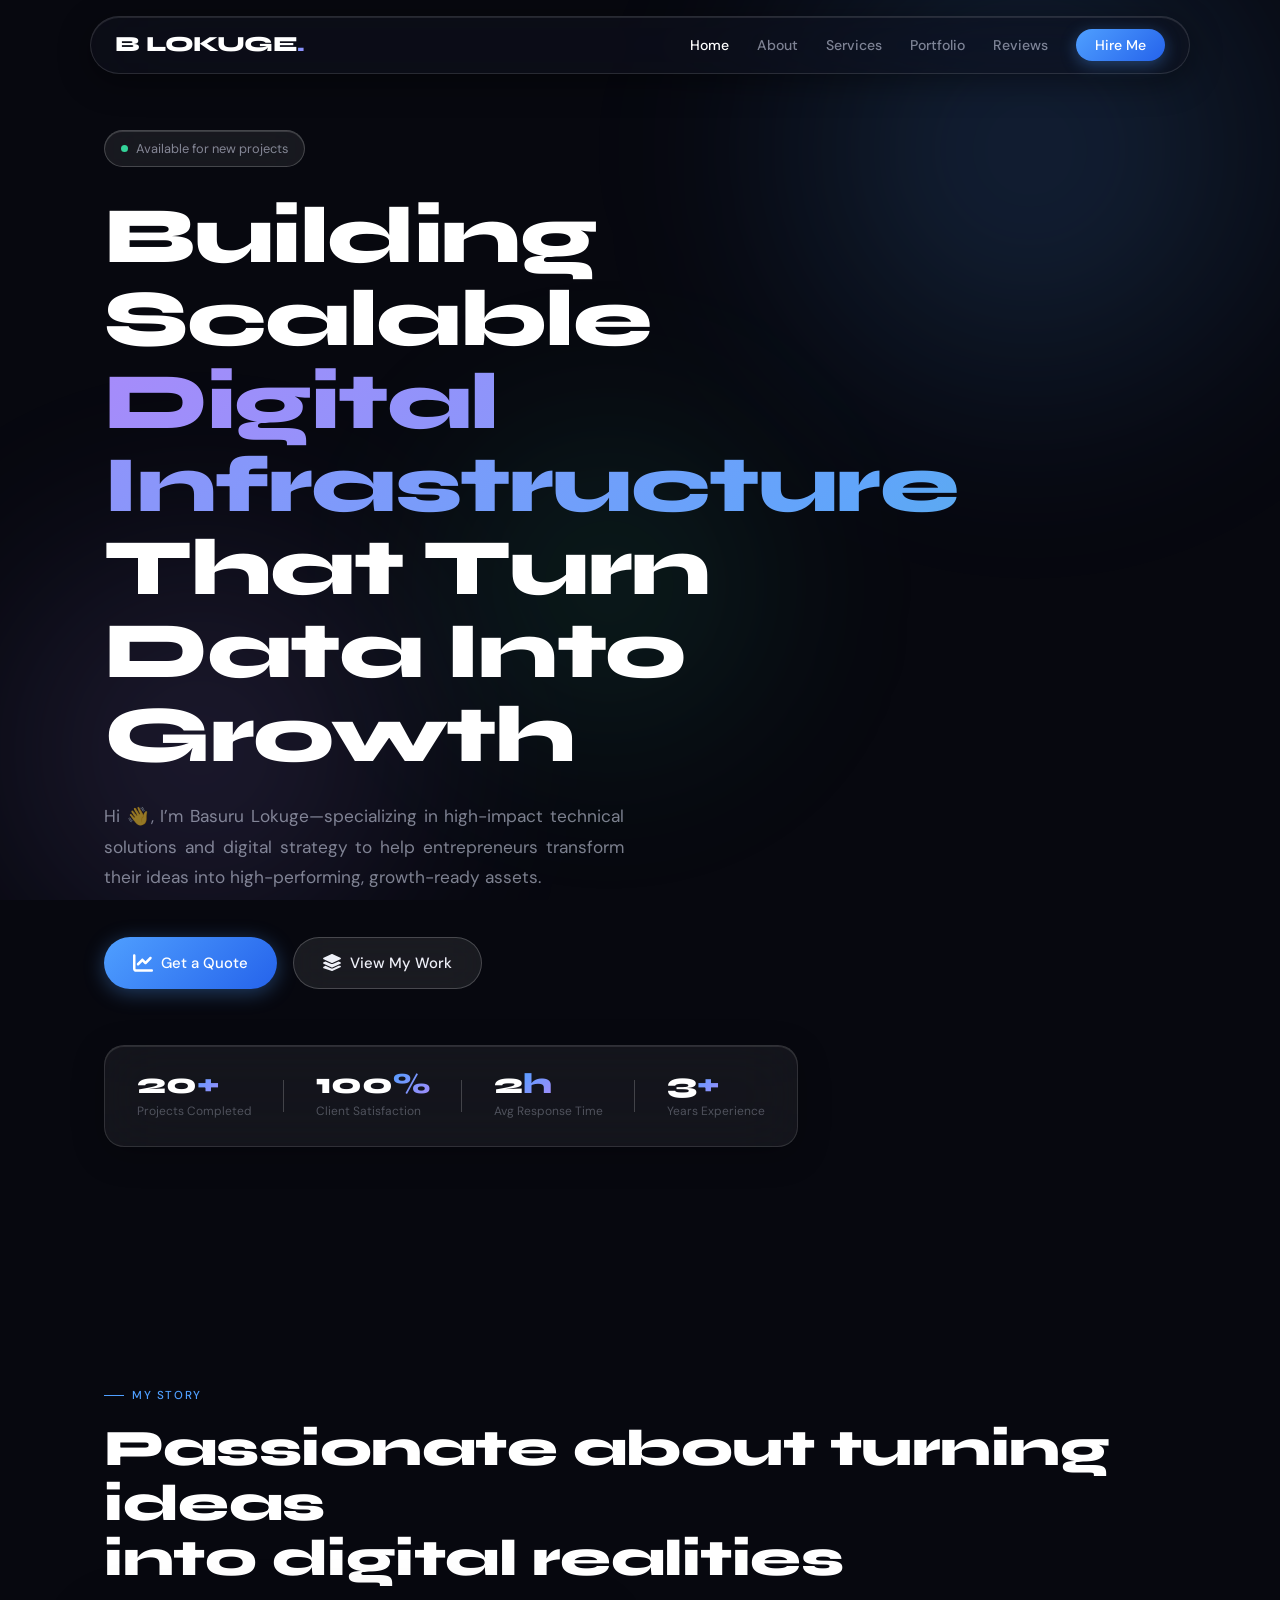
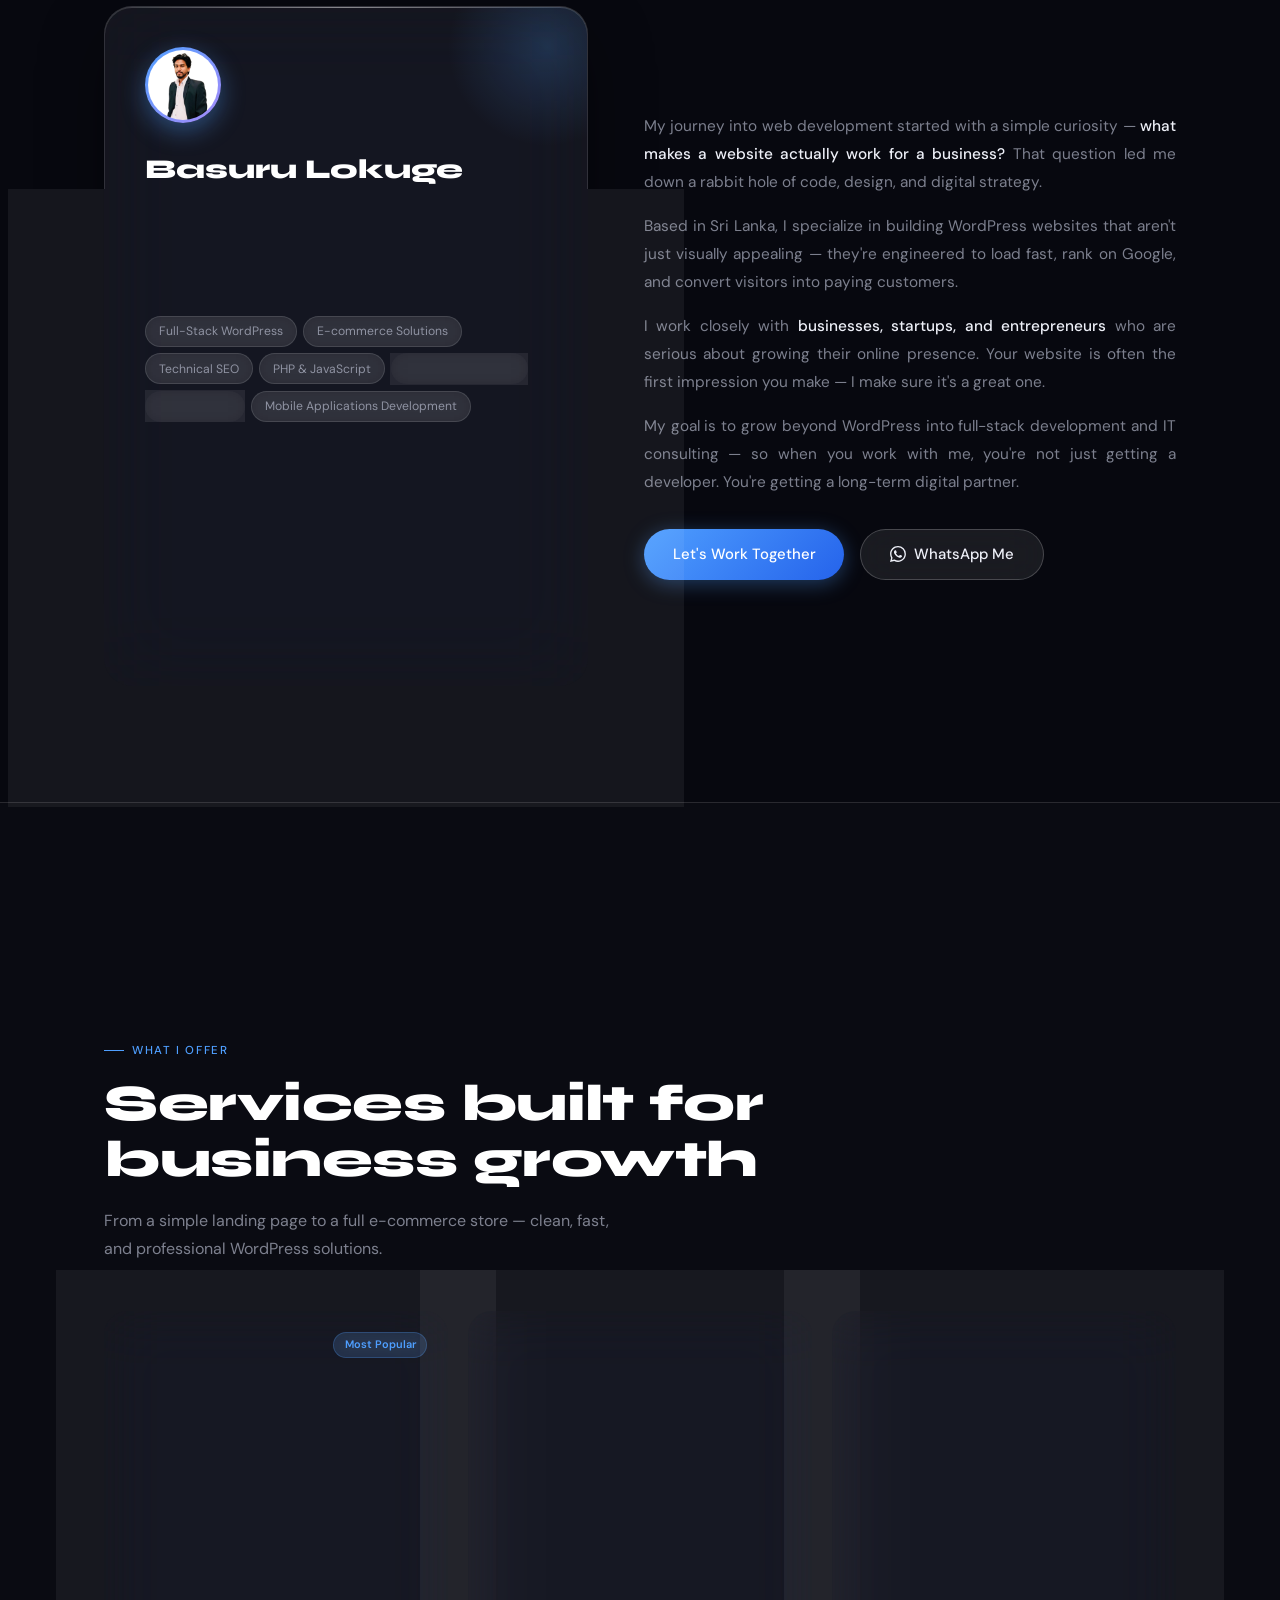
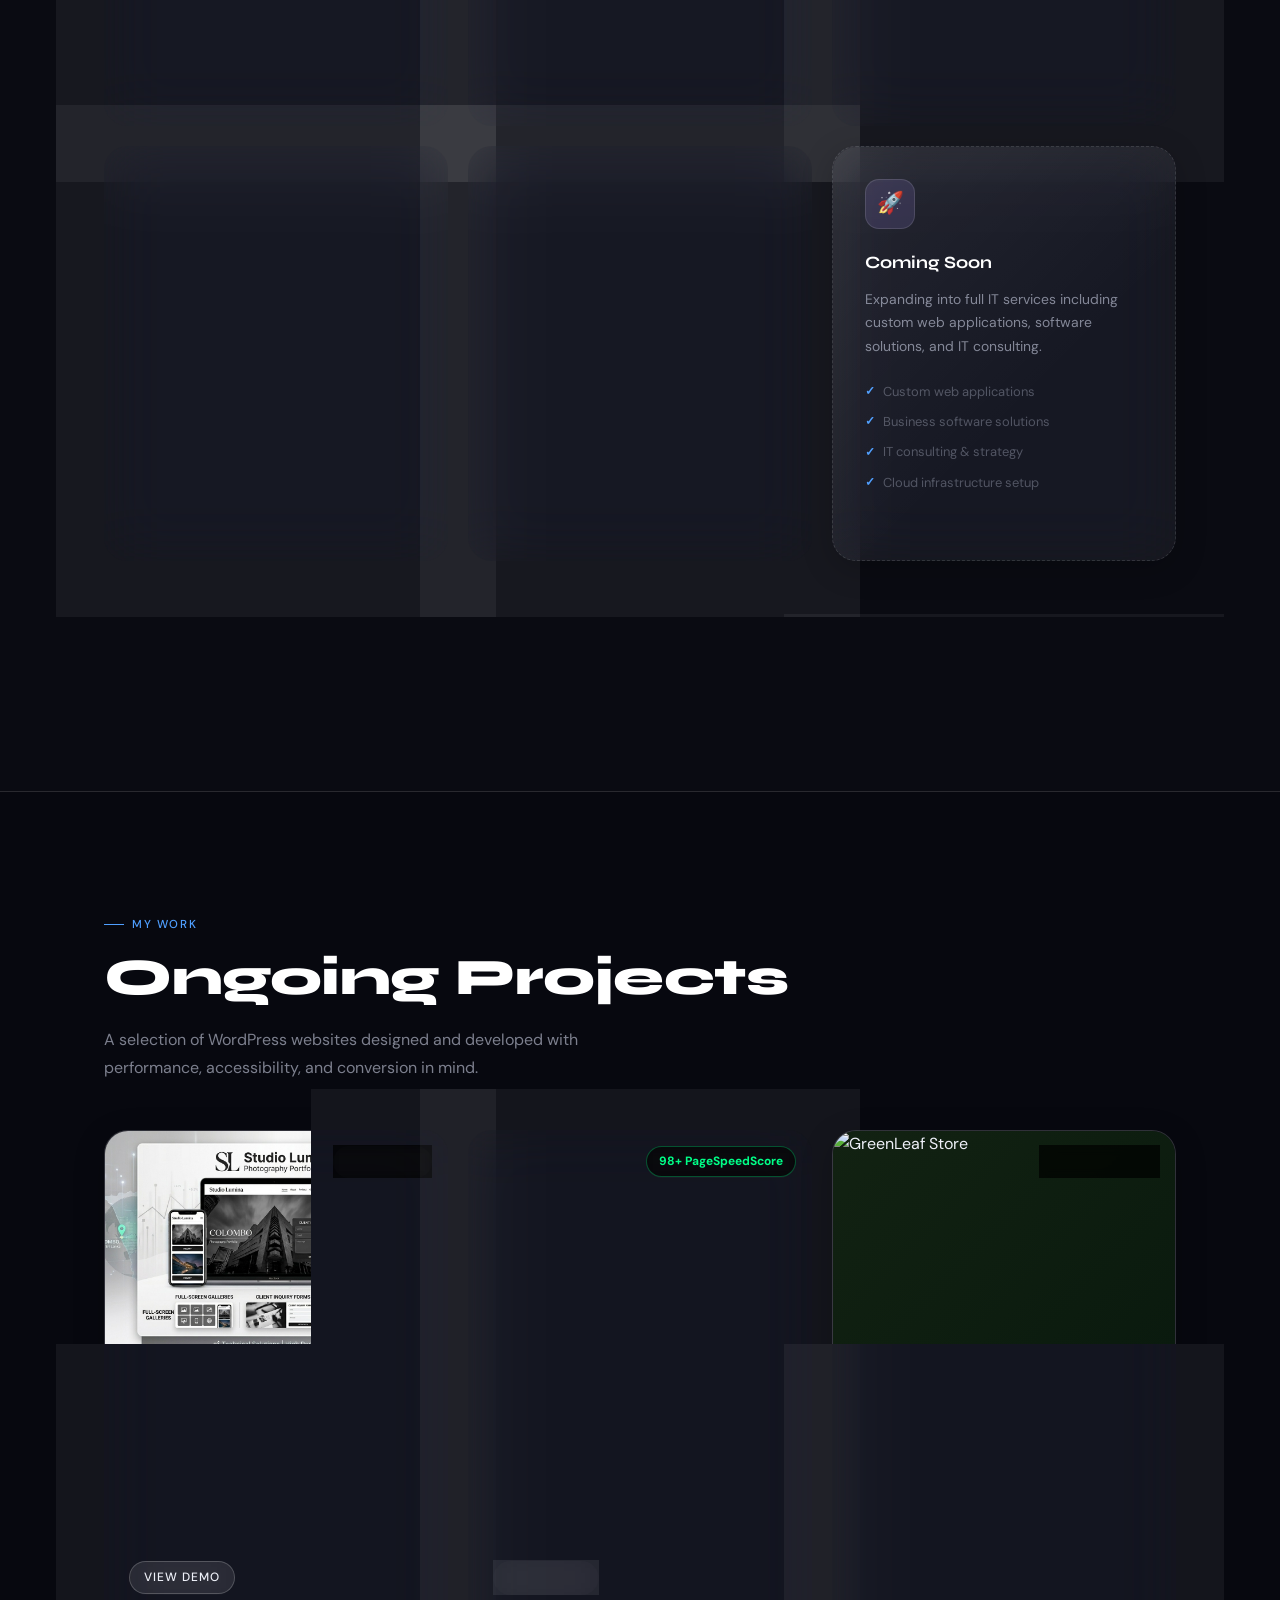
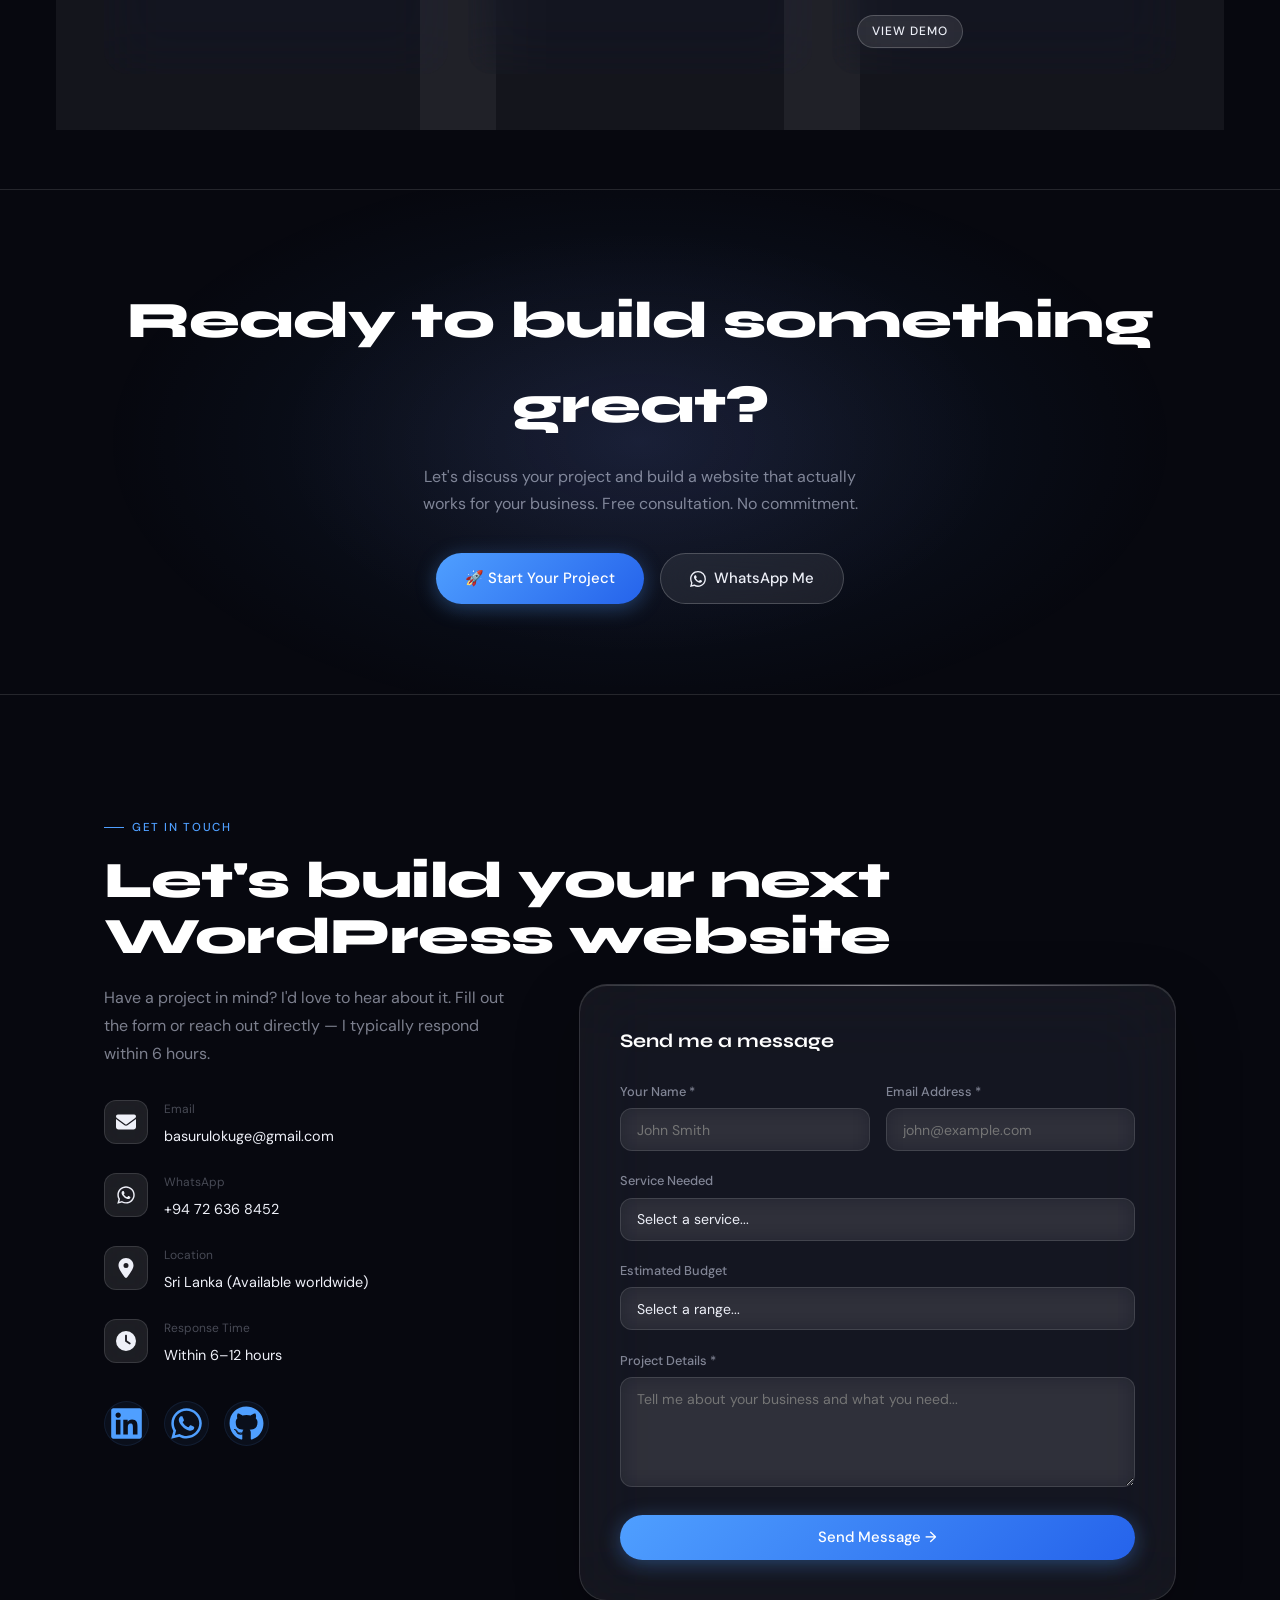
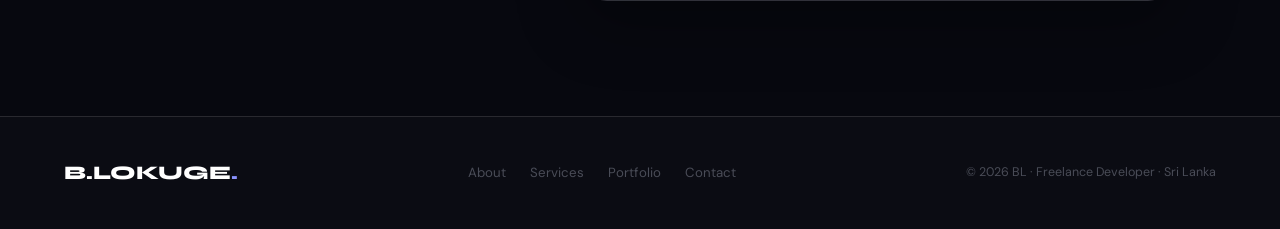
==== mainsite/index.html @ e54f34fe "Update index.html" ====
<!DOCTYPE html>
<html lang="en">
<head>
<meta charset="UTF-8">
<meta name="viewport" content="width=device-width, initial-scale=1.0">
<meta name="description" content="Basuru Lokuge – Freelance Developer in Sri Lanka. I build fast, professional websites for small businesses, startups & entrepreneurs.">
<link rel="icon" type="image/png" href="images/bl-icon.png">
<title>BL · Freelance Developer | Sri Lanka</title>
<link rel="preconnect" href="https://fonts.googleapis.com">
<link href="https://fonts.googleapis.com/css2?family=Syne:wght@400;600;700;800&family=DM+Sans:ital,wght@0,300;0,400;0,500;1,300&display=swap" rel="stylesheet">
<style>
:root {
  --bg: #07080f;
  --accent: #4f9fff;
  --accent2: #a78bfa;
  --accent3: #34d399;
  --glow1: rgba(79,159,255,0.22);
  --glow2: rgba(167,139,250,0.18);
  --glass: rgba(255,255,255,0.055);
  --glass2: rgba(255,255,255,0.09);
  --glass3: rgba(255,255,255,0.13);
  --rim: rgba(255,255,255,0.12);
  --rim2: rgba(255,255,255,0.2);
  --text: #eef0f8;
  --muted: rgba(220,225,245,0.55);
  --muted2: rgba(220,225,245,0.3);
  --white: #ffffff;
  --green: #34d399;
  --font-h: 'Syne', sans-serif;
  --font-b: 'DM Sans', sans-serif;
  --ease: cubic-bezier(0.25,0.46,0.45,0.94);
  --spring: cubic-bezier(0.34,1.56,0.64,1);
}
*{margin:0;padding:0;box-sizing:border-box;}
html{scroll-behavior:smooth;}
body{background:var(--bg);color:var(--text);font-family:var(--font-b);font-size:16px;line-height:1.65;overflow-x:hidden;}

/* AMBIENT BLOBS */
.ambient{position:fixed;inset:0;z-index:0;pointer-events:none;overflow:hidden;}
.blob{position:absolute;border-radius:50%;filter:blur(90px);opacity:0.6;animation:drift 18s ease-in-out infinite;}
.blob1{width:700px;height:700px;background:radial-gradient(circle,rgba(79,159,255,0.35),transparent 70%);top:-200px;right:-100px;animation-delay:0s;}
.blob2{width:600px;height:600px;background:radial-gradient(circle,rgba(167,139,250,0.3),transparent 70%);bottom:-150px;left:-100px;animation-delay:-7s;}
.blob3{width:450px;height:450px;background:radial-gradient(circle,rgba(52,211,153,0.25),transparent 70%);top:40%;left:30%;animation-delay:-13s;}
@keyframes drift{0%,100%{transform:translate(0,0) scale(1);}33%{transform:translate(40px,-60px) scale(1.08);}66%{transform:translate(-30px,40px) scale(0.94);}}

/* NAV — floating pill */
nav{
  position:fixed;top:16px;left:50%;transform:translateX(-50%);z-index:200;
  width:calc(100% - 3rem);max-width:1100px;
  display:flex;align-items:center;justify-content:space-between;
  padding:0 1.5rem;height:58px;
  background:rgba(15,17,28,0.6);
  backdrop-filter:blur(40px) saturate(200%);-webkit-backdrop-filter:blur(40px) saturate(200%);
  border:1px solid var(--rim);border-radius:100px;
  box-shadow:0 8px 32px rgba(0,0,0,0.4),inset 0 1px 0 rgba(255,255,255,0.1);
  transition:all 0.4s var(--ease);
}
.nav-logo{font-family:var(--font-h);font-size:1.35rem;font-weight:800;color:var(--white);text-decoration:none;letter-spacing:-0.5px;}
.nav-logo .logo-dot{background:linear-gradient(135deg,var(--accent),var(--accent2));-webkit-background-clip:text;-webkit-text-fill-color:transparent;background-clip:text;}
.nav-links{display:flex;gap:1.75rem;list-style:none;}
.nav-links a{color:var(--muted);text-decoration:none;font-size:0.88rem;font-weight:500;transition:color 0.25s;}
.nav-links a:hover{color:var(--white);}
.nav-cta{background:linear-gradient(135deg,var(--accent),#2563eb);color:var(--white)!important;padding:0.45rem 1.2rem;border-radius:100px;box-shadow:0 4px 16px rgba(79,159,255,0.35);transition:all 0.3s var(--spring)!important;}
.nav-cta:hover{transform:scale(1.05)!important;box-shadow:0 6px 24px rgba(79,159,255,0.5)!important;}
.hamburger{display:none;flex-direction:column;gap:5px;cursor:pointer;background:none;border:none;padding:4px;}
.hamburger span{display:block;width:20px;height:2px;background:var(--text);border-radius:2px;transition:0.3s var(--ease);}
.mobile-nav{display:none;position:fixed;top:0;left:0;right:0;bottom:0;z-index:190;flex-direction:column;align-items:center;justify-content:center;gap:2.5rem;background:rgba(7,8,15,0.92);backdrop-filter:blur(40px);-webkit-backdrop-filter:blur(40px);}
.mobile-nav.open{display:flex;}
.mobile-nav a{color:var(--text);text-decoration:none;font-size:1.75rem;font-family:var(--font-h);font-weight:700;transition:color 0.2s;}
.mobile-nav a:hover{color:var(--accent);}
@media(max-width:768px){.nav-links{display:none;}.hamburger{display:flex;}nav{top:10px;width:calc(100% - 2rem);}}

/* PAGE */
.page{position:relative;z-index:1;}

/* SECTIONS */
section{padding:clamp(5rem,9vw,8rem) clamp(1.5rem,5vw,4rem);max-width:1200px;margin:0 auto;}
.section-label{display:inline-flex;align-items:center;gap:8px;font-size:0.72rem;font-weight:500;letter-spacing:0.14em;text-transform:uppercase;color:var(--accent);margin-bottom:1rem;}
.section-label::before{content:'';display:block;width:20px;height:1px;background:var(--accent);}
h2.section-title{font-family:var(--font-h);font-size:clamp(2rem,4vw,3.2rem);font-weight:800;line-height:1.08;color:var(--white);margin-bottom:1.25rem;letter-spacing:-0.5px;}
.section-desc{color:var(--muted);font-size:1rem;max-width:520px;margin-bottom:3rem;line-height:1.75;}

/* BUTTONS */
.btn{display:inline-flex;align-items:center;gap:8px;padding:0.78rem 1.8rem;border-radius:100px;font-family:var(--font-b);font-size:0.93rem;font-weight:500;text-decoration:none;cursor:pointer;border:none;transition:all 0.35s var(--spring);}
.btn-primary{background:linear-gradient(135deg,var(--accent) 0%,#2563eb 100%);color:var(--white);box-shadow:0 4px 20px rgba(79,159,255,0.35);}
.btn-primary:hover{transform:translateY(-2px) scale(1.03);box-shadow:0 8px 32px rgba(79,159,255,0.5);}
.btn-outline{background:rgba(255,255,255,0.08);backdrop-filter:blur(20px);-webkit-backdrop-filter:blur(20px);color:var(--text);border:1px solid var(--rim2);}
.btn-outline:hover{background:rgba(255,255,255,0.13);transform:translateY(-2px);}
.btn-demo { display: inline-block; margin-top: 18px; padding: 6px 14px; font-size: 12px; text-transform: uppercase; letter-spacing: 1px; transition: all 0.3s ease; }
.btn-demo:hover {background-color: #2563eb; color: white; transform: translateY(-2px);}

/* HERO */
#home{min-height:100vh;display:flex;align-items:center;position:relative;padding-top:130px;overflow:hidden;}
.hero-content{position:relative;z-index:2;max-width:750px;}
.hero-badge{display:inline-flex;align-items:center;gap:8px;background:rgba(255,255,255,0.07);backdrop-filter:blur(20px);-webkit-backdrop-filter:blur(20px);border:1px solid var(--rim2);border-radius:100px;padding:0.42rem 1rem;font-size:0.8rem;color:var(--muted);margin-bottom:1.75rem;box-shadow:inset 0 1px 0 rgba(255,255,255,0.15);}
.dot{width:7px;height:7px;border-radius:50%;background:var(--green);animation:pulse 2.2s infinite;}
@keyframes pulse{0%,100%{box-shadow:0 0 0 0 rgba(52,211,153,0.6);}60%{box-shadow:0 0 0 6px rgba(52,211,153,0);}}
h1.hero-title{font-family:var(--font-h);font-size:clamp(2.3rem,6.5vw,5rem);font-weight:800;line-height:1.04;color:var(--white);margin-bottom:1.5rem;letter-spacing:-1.5px;}
h1.hero-title .hl{background:linear-gradient(135deg,#a78bfa 0%,#60a5fa 50%,#34d399 100%);-webkit-background-clip:text;-webkit-text-fill-color:transparent;background-clip:text;background-size:180% 180%;animation:shimmer 6s ease infinite;}
@keyframes shimmer{0%{background-position:0% 50%;}50%{background-position:100% 50%;}100%{background-position:0% 50%;}}
.hero-sub{font-size:1.08rem;color:var(--muted);max-width:520px;line-height:1.78;margin-bottom:2.75rem;}
.hero-actions{display:flex;flex-wrap:wrap;gap:1rem;margin-bottom:3.5rem;}
.hero-stats{display:flex;flex-wrap:wrap;padding:1.5rem 2rem;background:rgba(255,255,255,0.055);backdrop-filter:blur(30px);-webkit-backdrop-filter:blur(30px);border:1px solid var(--rim);border-radius:20px;box-shadow:0 8px 32px rgba(0,0,0,0.25),inset 0 1px 0 rgba(255,255,255,0.1);width:fit-content;}
.stat-item{padding:0 2rem;position:relative;}
.stat-item:not(:last-child)::after{content:'';position:absolute;right:0;top:20%;height:60%;width:1px;background:var(--rim2);}
.stat-num{font-family:var(--font-h);font-size:1.8rem;font-weight:800;color:var(--white);line-height:1;}
.stat-num span{background:linear-gradient(135deg,var(--accent),var(--accent2));-webkit-background-clip:text;-webkit-text-fill-color:transparent;background-clip:text;}
.stat-label{font-size:0.75rem;color:var(--muted2);margin-top:4px;}
@media(max-width:600px){.stat-item{padding:0.75rem 1rem;}.stat-item::after{display:none;}}

/* ABOUT */
.about-grid{display:grid;grid-template-columns:1fr 1.1fr;gap:3.5rem;align-items:center;}
@media(max-width:800px){.about-grid{grid-template-columns:1fr;gap:2.5rem;}}
.about-card{position:relative;background:rgba(255,255,255,0.06);backdrop-filter:blur(40px) saturate(180%);-webkit-backdrop-filter:blur(40px) saturate(180%);border:1px solid var(--rim);border-radius:28px;padding:2.5rem;box-shadow:0 24px 64px rgba(0,0,0,0.35),inset 0 1px 0 rgba(255,255,255,0.15);overflow:hidden;}
.about-card::before{content:'';position:absolute;top:0;left:0;right:0;height:1px;background:linear-gradient(90deg,transparent,rgba(255,255,255,0.4),transparent);}
.about-card::after{content:'';position:absolute;top:-60px;right:-60px;width:200px;height:200px;border-radius:50%;background:radial-gradient(circle,rgba(79,159,255,0.2),transparent 70%);pointer-events:none;}
.about-avatar{width:76px;height:76px;border-radius:50%;background:linear-gradient(135deg,var(--accent) 0%,var(--accent2) 100%);display:flex;align-items:center;justify-content:center;margin-bottom:1.5rem;box-shadow:0 8px 24px rgba(79,159,255,0.4);overflow:hidden;padding:3px;}.about-avatar img{width:100%;height:100%;object-fit:cover;border-radius:50%;}
.about-name{font-family:var(--font-h);font-size:1.7rem;font-weight:800;color:var(--white);margin-bottom:4px;}
.about-role{background:linear-gradient(135deg,var(--accent),var(--accent2));-webkit-background-clip:text;-webkit-text-fill-color:transparent;background-clip:text;font-size:0.88rem;font-weight:500;margin-bottom:1.5rem;}
.about-tags{display:flex;flex-wrap:wrap;gap:0.4rem;margin-top:1.5rem;}
.tag{background:rgba(255,255,255,0.08);backdrop-filter:blur(10px);-webkit-backdrop-filter:blur(10px);border:1px solid var(--rim);border-radius:100px;padding:0.28rem 0.8rem;font-size:0.76rem;color:var(--muted);}
.skills-list{list-style:none;margin-top:1.5rem;}
.skills-list li{display:flex;align-items:center;gap:10px;color:var(--muted);font-size:0.88rem;padding:0.5rem 0;border-bottom:1px solid rgba(255,255,255,0.06);}
.skills-list li:last-child{border-bottom:none;}
.skills-list li::before{content:'';display:block;width:6px;height:6px;border-radius:50%;background:linear-gradient(135deg,var(--accent),var(--accent2));flex-shrink:0;}
.about-text p{color:var(--muted);line-height:1.82;margin-bottom:1rem;font-size:0.96rem;}
.about-text p strong{color:var(--text);font-weight:500;}

/* SERVICES */
.services-grid{display:grid;grid-template-columns:repeat(auto-fit,minmax(290px,1fr));gap:1.25rem;}
.service-card{position:relative;background:rgba(255,255,255,0.055);backdrop-filter:blur(30px) saturate(180%);-webkit-backdrop-filter:blur(30px) saturate(180%);border:1px solid var(--rim);border-radius:24px;padding:2rem;transition:all 0.4s var(--spring);overflow:hidden;box-shadow:0 8px 32px rgba(0,0,0,0.2);}
.service-card::before{content:'';position:absolute;inset:0;border-radius:24px;background:linear-gradient(135deg,rgba(255,255,255,0.06) 0%,transparent 60%);pointer-events:none;}
.service-card:hover{transform:translateY(-6px) scale(1.01);border-color:rgba(79,159,255,0.35);box-shadow:0 20px 60px rgba(79,159,255,0.15),0 8px 32px rgba(0,0,0,0.3);}
.service-icon{width:50px;height:50px;border-radius:14px;display:flex;align-items:center;justify-content:center;font-size:1.35rem;margin-bottom:1.25rem;border:1px solid var(--rim);}
.icon-blue{background:rgba(79,159,255,0.15);}
.icon-purple{background:rgba(167,139,250,0.15);}
.icon-green{background:rgba(52,211,153,0.15);}
.icon-orange{background:rgba(251,146,60,0.15);}
.service-card h3{font-family:var(--font-h);font-size:1.08rem;font-weight:700;color:var(--white);margin-bottom:0.65rem;}
.service-card p{color:var(--muted);font-size:0.87rem;line-height:1.7;margin-bottom:1.1rem;}
.service-features{list-style:none;}
.service-features li{font-size:0.81rem;color:var(--muted2);padding:0.28rem 0;display:flex;align-items:center;gap:8px;}
.service-features li::before{content:'✓';color:var(--accent);font-weight:700;font-size:0.78rem;}
.service-badge{position:absolute;top:1.25rem;right:1.25rem;background:rgba(79,159,255,0.15);backdrop-filter:blur(10px);-webkit-backdrop-filter:blur(10px);border:1px solid rgba(79,159,255,0.25);border-radius:100px;padding:0.18rem 0.65rem;font-size:0.68rem;color:var(--accent);font-weight:600;}

/* PORTFOLIO */
.portfolio-grid{display:grid;grid-template-columns:repeat(auto-fit,minmax(320px,1fr));gap:1.25rem;}
.project-card{background:rgba(255,255,255,0.055);backdrop-filter:blur(30px) saturate(180%);-webkit-backdrop-filter:blur(30px) saturate(180%);border:1px solid var(--rim);border-radius:24px;overflow:hidden;transition:all 0.4s var(--spring);box-shadow:0 8px 32px rgba(0,0,0,0.2);}
.project-card:hover{transform:translateY(-6px) scale(1.01);border-color:rgba(167,139,250,0.35);box-shadow:0 20px 60px rgba(167,139,250,0.12),0 8px 32px rgba(0,0,0,0.3);}
.project-preview{position:relative;width:100%;height:220px;overflow:hidden;background:#f8f9fa;}.project-img{width:100%;height:100%;object-fit:cover;transition:transform 0.5s ease;}.project-card:hover .project-img{transform:scale(1.05);}.speed-badge{position:absolute;top:15px;right:15px;background:rgba(0,0,0,0.7);color:#00ff88;padding:5px 12px;border-radius:20px;font-size:0.75rem;font-weight:700;display:flex;align-items:center;gap:6px;backdrop-filter:blur(4px);border:1px solid rgba(0,255,136,0.3);}
.preview-1{background:linear-gradient(135deg,#1a2744,#0f1a33);}
.preview-2{background:linear-gradient(135deg,#122212,#0a1a0e);}
.preview-3{background:linear-gradient(135deg,#231332,#160e22);}
.preview-4{background:linear-gradient(135deg,#1c1308,#110c03);}
.preview-5{background:linear-gradient(135deg,#1e0e28,#130819);}
.preview-6{background:linear-gradient(135deg,#0d1e24,#071217);}
.preview-mockup{width:68%;border-radius:8px;background:rgba(255,255,255,0.08);backdrop-filter:blur(10px);-webkit-backdrop-filter:blur(10px);border:1px solid rgba(255,255,255,0.1);padding:12px;}
.mock-bar{height:6px;border-radius:3px;background:var(--accent);margin-bottom:7px;opacity:0.85;}
.mock-bar.short{width:55%;background:var(--accent2);}
.mock-lines{display:flex;flex-direction:column;gap:4px;}
.mock-line{height:3.5px;border-radius:2px;background:rgba(255,255,255,0.2);}
.mock-line.w80{width:80%;}.mock-line.w65{width:65%;}.mock-line.w90{width:90%;}
.project-body{padding:1.5rem;}
.project-type{font-size:0.7rem;text-transform:uppercase;letter-spacing:0.1em;color:var(--accent);font-weight:600;margin-bottom:0.4rem;}
.project-card h3{font-family:var(--font-h);font-size:1.03rem;font-weight:700;color:var(--white);margin-bottom:0.45rem;}
.project-card p{color:var(--muted);font-size:0.84rem;line-height:1.65;margin-bottom:1rem;}
.project-tech{display:flex;flex-wrap:wrap;gap:0.35rem;}
.tech-chip{background:rgba(255,255,255,0.07);border:1px solid var(--rim);border-radius:6px;padding:0.18rem 0.55rem;font-size:0.7rem;color:var(--muted2);}

/* TESTIMONIALS */
.testimonials-grid{display:grid;grid-template-columns:repeat(auto-fit,minmax(280px,1fr));gap:1.25rem;}
.testimonial-card{background:rgba(255,255,255,0.055);backdrop-filter:blur(30px) saturate(180%);-webkit-backdrop-filter:blur(30px) saturate(180%);border:1px solid var(--rim);border-radius:24px;padding:1.75rem;position:relative;overflow:hidden;transition:all 0.35s var(--ease);box-shadow:0 8px 32px rgba(0,0,0,0.2);}
.testimonial-card::before{content:'';position:absolute;inset:0;border-radius:24px;background:linear-gradient(135deg,rgba(255,255,255,0.05) 0%,transparent 60%);pointer-events:none;}
.testimonial-card:hover{transform:translateY(-3px);border-color:var(--rim2);}
.quote-mark{font-size:5rem;line-height:1;background:linear-gradient(135deg,var(--accent),var(--accent2));-webkit-background-clip:text;-webkit-text-fill-color:transparent;background-clip:text;opacity:0.25;font-family:Georgia,serif;position:absolute;top:0.75rem;right:1.5rem;}
.stars{font-size:0.85rem;margin-bottom:1rem;background:linear-gradient(135deg,#fbbf24,#f59e0b);-webkit-background-clip:text;-webkit-text-fill-color:transparent;background-clip:text;}
.testimonial-text{color:var(--muted);font-size:0.88rem;line-height:1.72;margin-bottom:1.25rem;font-style:italic;}
.testimonial-author{display:flex;align-items:center;gap:12px;}
.author-avatar{width:38px;height:38px;border-radius:50%;display:flex;align-items:center;justify-content:center;font-size:0.82rem;font-weight:700;color:var(--white);flex-shrink:0;}
.av1{background:linear-gradient(135deg,#3b82f6,#1d4ed8);}
.av2{background:linear-gradient(135deg,#22c55e,#15803d);}
.av3{background:linear-gradient(135deg,#f59e0b,#d97706);}
.av4{background:linear-gradient(135deg,#a855f7,#7c3aed);}
.av5{background:linear-gradient(135deg,#ef4444,#dc2626);}
.av6{background:linear-gradient(135deg,#14b8a6,#0d9488);}
.author-name{font-weight:500;font-size:0.88rem;color:var(--white);}
.author-role{font-size:0.75rem;color:var(--muted2);}

/* CTA BANNER */
.cta-banner{position:relative;overflow:hidden;padding:clamp(3.5rem,7vw,6rem) 1.5rem;text-align:center;border-top:1px solid var(--rim);border-bottom:1px solid var(--rim);}
.cta-banner::before{content:'';position:absolute;inset:0;background:radial-gradient(ellipse 60% 80% at 50% 50%,rgba(79,159,255,0.1),transparent 70%);}
.cta-banner::after{content:'';position:absolute;inset:0;background:radial-gradient(ellipse 40% 60% at 50% 50%,rgba(167,139,250,0.08),transparent 70%);}
.cta-banner h2{font-family:var(--font-h);font-size:clamp(1.9rem,4.5vw,3.2rem);font-weight:800;color:var(--white);margin-bottom:1rem;position:relative;z-index:2;letter-spacing:-0.5px;}
.cta-banner p{color:var(--muted);max-width:460px;margin:0 auto 2.25rem;position:relative;z-index:2;}
.cta-btns{position:relative;z-index:2;display:flex;gap:1rem;flex-wrap:wrap;justify-content:center;}

/* CONTACT */
.contact-grid{display:grid;grid-template-columns:1fr 1.45fr;gap:4rem;align-items:start;}
@media(max-width:800px){.contact-grid{grid-template-columns:1fr;gap:2.5rem;}}
.contact-item{display:flex;align-items:flex-start;gap:1rem;margin-bottom:1.5rem;}
.contact-icon{width:44px;height:44px;border-radius:12px;background:var(--glass2);backdrop-filter:blur(20px);-webkit-backdrop-filter:blur(20px);border:1px solid var(--rim);display:flex;align-items:center;justify-content:center;font-size:1.1rem;flex-shrink:0;}
.contact-item-label{font-size:0.75rem;color:var(--muted2);margin-bottom:3px;}
.contact-item-value{font-size:0.9rem;color:var(--text);text-decoration:none;transition:color 0.2s;}
.contact-item-value:hover{color:var(--accent);}
.contact-form{background:rgba(255,255,255,0.06);backdrop-filter:blur(40px) saturate(180%);-webkit-backdrop-filter:blur(40px) saturate(180%);border:1px solid var(--rim);border-radius:28px;padding:2.5rem;box-shadow:0 24px 64px rgba(0,0,0,0.3),inset 0 1px 0 rgba(255,255,255,0.12);position:relative;overflow:hidden;}
.contact-form::before{content:'';position:absolute;top:0;left:0;right:0;height:1px;background:linear-gradient(90deg,transparent,rgba(255,255,255,0.4),transparent);}
.form-group{margin-bottom:1.2rem;}
.form-row{display:grid;grid-template-columns:1fr 1fr;gap:1rem;}
@media(max-width:480px){.form-row{grid-template-columns:1fr;}}
label{display:block;font-size:0.8rem;font-weight:500;color:var(--muted);margin-bottom:0.4rem;}
input,textarea,select{width:100%;background:rgba(255,255,255,0.06);backdrop-filter:blur(10px);-webkit-backdrop-filter:blur(10px);border:1px solid var(--rim);border-radius:12px;padding:0.72rem 1rem;color:var(--text);font-family:var(--font-b);font-size:0.88rem;outline:none;transition:all 0.25s var(--ease);-webkit-appearance:none;appearance:none;}
input:focus,textarea:focus,select:focus{border-color:rgba(79,159,255,0.5);background:rgba(79,159,255,0.07);box-shadow:0 0 0 3px rgba(79,159,255,0.12);}
select option{background:#1a1f2e;}
textarea{resize:vertical;min-height:110px;}
.form-success{display:none;background:rgba(52,211,153,0.1);backdrop-filter:blur(10px);-webkit-backdrop-filter:blur(10px);border:1px solid rgba(52,211,153,0.25);border-radius:12px;padding:1rem;text-align:center;color:var(--green);font-size:0.88rem;margin-top:1rem;}

/* SOCIAL ICONS */
.social-links{display:flex;gap:15px;margin-top:2rem;}
.social-link{width:45px;height:45px;background:rgba(79,159,255,0.05);border:1px solid rgba(79,159,255,0.1);border-radius:50%;display:flex;justify-content:center;align-items:center;color:var(--accent);transition:all 0.3s ease;text-decoration:none;}
.social-link:hover{background:var(--accent);color:#fff;transform:translateY(-5px);box-shadow:0 10px 20px rgba(79,159,255,0.3);}
.social-link svg{width:35px;height:35px;display:block;}

/* FOOTER */
footer{border-top:1px solid var(--rim);padding:2.5rem clamp(1.5rem,5vw,4rem);display:flex;flex-wrap:wrap;align-items:center;justify-content:space-between;gap:1rem;background:rgba(255,255,255,0.02);}
.footer-logo{font-family:var(--font-h);font-size:1.2rem;font-weight:800;text-decoration:none;color:var(--white);}
.footer-logo .logo-dot{background:linear-gradient(135deg,var(--accent),var(--accent2));-webkit-background-clip:text;-webkit-text-fill-color:transparent;background-clip:text;}
.footer-links{display:flex;gap:1.5rem;}
.footer-links a{color:var(--muted2);text-decoration:none;font-size:0.83rem;transition:color 0.2s;}
.footer-links a:hover{color:var(--muted);}
.footer-copy{color:var(--muted2);font-size:0.78rem;}

/* ANIMATIONS */
.fade-up{opacity:0;transform:translateY(24px);transition:opacity 0.7s var(--ease),transform 0.7s var(--ease);}
.fade-up.visible{opacity:1;transform:translateY(0);}
.section-alt{background:rgba(255,255,255,0.015);border-top:1px solid var(--rim);border-bottom:1px solid var(--rim);}

/* IMPROVED MOBILE RESPONSIVENESS */

/* 1. Universal Spacing Adjustment */
@media (max-width: 768px) {
  section {
    padding: 4rem 1.25rem; /* Reduced vertical padding for mobile */
  }
  
  h2.section-title {
    font-size: 2.2rem; /* Better scaling for mid-size mobile */
  }
}

/* 2. Hero Section Mobile Optimization */
@media (max-width: 600px) {
  #home {
    padding-top: 100px;
    text-align: center; /* Center-align hero content for better mobile balance */
    display: block;
  }

  .hero-content {
    margin: 0 auto;
  }

  h1.hero-title {
    font-size: 2.1rem;
    line-height: 1.1;
  }

  .hero-sub {
    text-align: center !important; /* Overriding the inline justify */
    margin-left: auto;
    margin-right: auto;
  }

  .hero-actions {
    justify-content: center;
  }

  .hero-stats {
    width: 100%; /* Stats take full width on mobile */
    justify-content: center;
    padding: 1.25rem;
    gap: 1rem;
  }

  .stat-item {
    flex: 1 1 100px; /* Stats stack neatly in a grid */
    padding: 0.5rem;
  }
}

/* 3. Navigation & Form Refinements */
@media (max-width: 480px) {
  nav {
    height: 52px;
    padding: 0 1rem;
  }

  .nav-logo {
    font-size: 1.1rem;
  }

  .about-card, .contact-form {
    padding: 1.5rem; /* More breathing room for content on small screens */
  }

  .btn {
    width: 100%; /* Full-width buttons are easier to tap */
    justify-content: center;
  }

  .portfolio-grid, .services-grid {
    grid-template-columns: 1fr; /* Force single column on very narrow screens */
  }

  /* Adjust ambient blobs for performance/visibility on small screens */
  .blob1 { width: 300px; height: 300px; top: -50px; }
  .blob2 { width: 250px; height: 250px; bottom: -50px; }
}

/* 4. Fix for horizontal scrolling issues */
body {
  overflow-x: hidden;
  position: relative;
}
</style>
</head>
<body>

<div class="ambient">
  <div class="blob blob1"></div>
  <div class="blob blob2"></div>
  <div class="blob blob3"></div>
</div>

<nav>
  <a href="#home" class="nav-logo">B LOKUGE<span class="logo-dot">.</span></a>
  <ul class="nav-links">
    <li><a href="#home">Home</a></li>
    <li><a href="#about">About</a></li>
    <li><a href="#services">Services</a></li>
    <li><a href="#portfolio">Portfolio</a></li>
    <li><a href="#testimonials">Reviews</a></li>
    <li><a href="#contact" class="nav-cta">Hire Me</a></li>
  </ul>
  <button class="hamburger" onclick="toggleMenu()" aria-label="Menu">
    <span></span><span></span><span></span>
  </button>
</nav>

<div class="mobile-nav" id="mobileNav">
  <a href="#home" onclick="closeMenu()">Home</a>
  <a href="#about" onclick="closeMenu()">About</a>
  <a href="#services" onclick="closeMenu()">Services</a>
  <a href="#portfolio" onclick="closeMenu()">Portfolio</a>
  <a href="#testimonials" onclick="closeMenu()">Reviews</a>
  <a href="#contact" onclick="closeMenu()">Contact</a>
</div>

<div class="page">

<!-- HERO -->
<section id="home">
  <div class="hero-content">
    <div class="hero-badge"><span class="dot"></span>Available for new projects</div>
    <h1 class="hero-title">Building Scalable<br><span class="hl">Digital Infrastructure </span><br>That Turn Data Into Growth</h1>
    <p class="hero-sub" style="text-align: justify;">Hi <span class="wave">👋</span>, I’m Basuru Lokuge—specializing in high-impact technical solutions and digital strategy to help entrepreneurs transform their ideas into high-performing, growth-ready assets.</p>
    <div class="hero-actions">
      <a href="#contact" class="btn btn-primary">
        <svg xmlns="http://www.w3.org/2000/svg" width="20" height="20" viewBox="0 0 512 512" fill="currentColor">
        <path d="M64 64c0-17.7-14.3-32-32-32S0 46.3 0 64V400c0 44.2 35.8 80 80 80H480c17.7 0 32-14.3 32-32s-14.3-32-32-32H80c-8.8 0-16-7.2-16-16V64zm406.6 86.6c12.5-12.5 12.5-32.8 0-45.3s-32.8-12.5-45.3 0L320 210.7l-57.4-57.4c-12.5-12.5-32.8-12.5-45.3 0l-112 112c-12.5 12.5-12.5 32.8 0 45.3s32.8 12.5 45.3 0L240 221.3l57.4 57.4c12.5 12.5 32.8 12.5 45.3 0l128-128z"/>
      </svg>
        Get a Quote
      </a>
      <a href="#portfolio" class="btn btn-outline">
        <svg xmlns="http://www.w3.org/2000/svg" width="20" height="20" viewBox="0 0 576 512" fill="currentColor">
          <path d="M264.5 5.2c14.9-6.9 32.1-6.9 47 0l218.6 101c8.5 3.9 13.9 12.4 13.9 21.8s-5.4 17.9-13.9 21.8l-218.6 101c-14.9 6.9-32.1 6.9-47 0L45.9 149.8C37.4 145.8 32 137.3 32 128s5.4-17.9 13.9-21.8L264.5 5.2zM476.9 209.6l53.2 24.6c8.5 3.9 13.9 12.4 13.9 21.8s-5.4 17.9-13.9 21.8l-218.6 101c-14.9 6.9-32.1 6.9-47 0L45.9 277.8C37.4 273.8 32 265.3 32 256s5.4-17.9 13.9-21.8l53.2-24.6 152 70.2c23.4 10.8 50.4 10.8 73.8 0l152-70.2zm53.2 128c8.5 3.9 13.9 12.4 13.9 21.8s-5.4 17.9-13.9 21.8l-218.6 101c-14.9 6.9-32.1 6.9-47 0L45.9 405.8C37.4 401.8 32 393.3 32 384s5.4-17.9 13.9-21.8l53.2-24.6 152 70.2c23.4 10.8 50.4 10.8 73.8 0l152-70.2z"/>
        </svg>
        View My Work
      </a>
    </div>
    <div class="hero-stats">
      <div class="stat-item" style="padding-left:0;">
        <div class="stat-num">20<span>+</span></div>
        <div class="stat-label">Projects Completed</div>
      </div>
      <div class="stat-item">
        <div class="stat-num">100<span>%</span></div>
        <div class="stat-label">Client Satisfaction</div>
      </div>
      <div class="stat-item">
        <div class="stat-num">2<span>h</span></div>
        <div class="stat-label">Avg Response Time</div>
      </div>
      <div class="stat-item" style="padding-right:0;">
        <div class="stat-num">3<span>+</span></div>
        <div class="stat-label">Years Experience</div>
      </div>
    </div>
  </div>
</section>

<!-- ABOUT -->
<section id="about">
  <div class="section-label">My Story</div>
  <h2 class="section-title">Passionate about turning ideas<br>into digital realities</h2>
  <div class="about-grid fade-up">
    <div class="about-card">
      <div class="about-avatar"> <img src="images\Ppic.png" alt="Basuru Lokuge" class="Pp-img"> </div>
      <div class="about-name">Basuru Lokuge</div>
      <div class="about-role">Freelance Developer · Sri Lanka</div>
      <p style="color:var(--muted);font-size:0.88rem;line-height:1.72;">Helping businesses grow online through clean, fast, and professional websites.</p>
      <div class="about-tags">
        <span class="tag">Full-Stack WordPress</span><span class="tag">E-commerce Solutions</span><span class="tag">Technical SEO</span><span class="tag">PHP & JavaScript</span><span class="tag">Web Infrastructure</span><span class="tag">UI/UX Design</span><span class="tag">Mobile Applications Development</span>
      </div>
      <ul class="skills-list">
        <li>WordPress Theme Development & Customization</li>
        <li>WooCommerce Store Setup</li>
        <li>Speed & SEO Optimization</li>
        <li>Domain & Hosting Management</li>
        <li>Website Maintenance & Support</li>
      </ul>
    </div>
    <div class="about-text" style="text-align: justify;" >
      <p>My journey into web development started with a simple curiosity — <strong>what makes a website actually work for a business?</strong> That question led me down a rabbit hole of code, design, and digital strategy.</p>
      <p>Based in Sri Lanka, I specialize in building WordPress websites that aren't just visually appealing — they're engineered to load fast, rank on Google, and convert visitors into paying customers.</p>
      <p>I work closely with <strong>businesses, startups, and entrepreneurs</strong> who are serious about growing their online presence. Your website is often the first impression you make — I make sure it's a great one.</p>
      <p>My goal is to grow beyond WordPress into full-stack development and IT consulting — so when you work with me, you're not just getting a developer. You're getting a long-term digital partner.</p>
      <div style="margin-top:2rem;display:flex;gap:1rem;flex-wrap:wrap;">
        <a href="#contact" class="btn btn-primary">Let's Work Together</a>
        <a href="https://wa.me/message/WXAPVWOZJXACI1" class="btn btn-outline" target="_blank" style="display: inline-flex; align-items: center; gap: 8px;">
          <svg xmlns="http://www.w3.org/2000/svg" width="16" height="16" fill="currentColor" viewBox="0 0 16 16">
            <path d="M13.601 2.326A7.854 7.854 0 0 0 7.994 0C3.627 0 .068 3.558.064 7.926c0 1.399.366 2.76 1.06 3.965l-1.127 4.12 4.214-1.105A7.859 7.859 0 0 0 7.994 16c4.367 0 7.926-3.558 7.93-7.93A7.898 7.898 0 0 0 13.6 2.326zM7.994 14.521a6.573 6.573 0 0 1-3.356-.92l-.24-.144-2.494.654.666-2.433-.156-.251a6.56 6.56 0 0 1-1.007-3.505c0-3.626 2.957-6.584 6.591-6.584a6.56 6.56 0 0 1 4.66 1.931 6.557 6.557 0 0 1 1.928 4.66c-.004 3.639-2.961 6.592-6.592 6.592zm3.615-4.934c-.197-.099-1.17-.578-1.353-.646-.182-.065-.315-.099-.445.099-.133.197-.513.646-.627.775-.114.133-.232.148-.43.05-.197-.1-.836-.308-1.592-.985-.59-.525-.985-1.175-1.103-1.372-.114-.198-.011-.304.088-.403.087-.088.197-.232.296-.346.1-.114.133-.198.198-.33.065-.134.034-.248-.015-.347-.05-.099-.445-1.076-.612-1.47-.16-.389-.323-.335-.445-.34-.114-.007-.247-.007-.38-.007a.729.729 0 0 0-.529.247c-.182.198-.691.677-.691 1.654 0 .977.71 1.916.81 2.049.098.133 1.394 2.132 3.383 2.992.47.205.84.326 1.129.418.475.152.904.129 1.246.08.38-.058 1.171-.48 1.338-.943.164-.464.164-.86.114-.943-.049-.084-.182-.133-.38-.232z"/>
          </svg>
          WhatsApp Me
        </a>
    </div>
  </div>
</section>

<!-- SERVICES -->
<section id="services" class="section-alt" style="max-width:none;padding-left:0;padding-right:0;">
  <div style="max-width:1200px;margin:0 auto;padding:clamp(5rem,9vw,8rem) clamp(1.5rem,5vw,4rem);">
    <div class="section-label">What I Offer</div>
    <h2 class="section-title">Services built for<br>business growth</h2>
    <p class="section-desc">From a simple landing page to a full e-commerce store — clean, fast, and professional WordPress solutions.</p>
    <div class="services-grid fade-up">
      <div class="service-card"><span class="service-badge">Most Popular</span><div class="service-icon icon-blue">🎨</div><h3>WordPress Website Design</h3><p>A fully custom, mobile-responsive WordPress website designed to represent your brand and drive results from day one.</p><ul class="service-features"><li>Custom theme design & setup</li><li>Mobile-first responsive layout</li><li>5–10 pages included</li><li>Contact form integration</li><li>Social media integration</li></ul></div>
      <div class="service-card"><div class="service-icon icon-purple">🛒</div><h3>WooCommerce Store</h3><p>Turn your WordPress site into a fully functional online store. Sell products, manage orders, and grow revenue.</p><ul class="service-features"><li>Full WooCommerce setup</li><li>Product catalog & categories</li><li>Payment gateway integration</li><li>Order & inventory management</li><li>Shipping & tax configuration</li></ul></div>
      <div class="service-card"><div class="service-icon icon-green">⚡</div><h3>Speed & SEO Optimization</h3><p>Is your website slow or invisible on Google? I'll optimize it for lightning-fast performance and higher search rankings.</p><ul class="service-features"><li>Core Web Vitals optimization</li><li>Image compression & lazy loading</li><li>On-page SEO configuration</li><li>Caching & CDN setup</li><li>Google Analytics integration</li></ul></div>
      <div class="service-card"><div class="service-icon icon-orange">🔧</div><h3>Website Maintenance</h3><p>Keep your website secure, updated, and running smoothly. Monthly retainer plans for ongoing peace of mind.</p><ul class="service-features"><li>Plugin & theme updates</li><li>Regular security scans</li><li>Uptime monitoring</li><li>Daily/weekly backups</li><li>Content updates & edits</li></ul></div>
      <div class="service-card"><div class="service-icon icon-blue">🖥️</div><h3>Landing Page Design</h3><p>A high-converting, focused landing page for your product launch, campaign, or lead generation goal.</p><ul class="service-features"><li>Conversion-focused layout</li><li>A/B testing ready</li><li>Email opt-in form</li><li>Fast load time (under 2s)</li><li>Delivered in 3–5 days</li></ul></div>
      <div class="service-card" style="border-style:dashed;opacity:0.65;"><div class="service-icon icon-purple">🚀</div><h3>Coming Soon</h3><p>Expanding into full IT services including custom web applications, software solutions, and IT consulting.</p><ul class="service-features"><li>Custom web applications</li><li>Business software solutions</li><li>IT consulting & strategy</li><li>Cloud infrastructure setup</li></ul></div>
    </div>
  </div>
</section>

<!-- PORTFOLIO -->
<section id="portfolio">
  <div class="section-label">My Work</div>
  <h2 class="section-title">Ongoing Projects</h2>
  <p class="section-desc">A selection of WordPress websites designed and developed with performance, accessibility, and conversion in mind.</p>
    <div class="portfolio-grid fade-up">
    <div class="project-card">
        <div class="project-preview preview-3">
            <img src="images/Studio Luminapic.jpeg" alt="Studio Lumina" class="project-img">
            <div class="speed-badge"> SEO Friendly </div>
        </div>
        <div class="project-body">
            <div class="project-type">Portfolio · Creative</div>
            <h3>Studio Lumina</h3>
            <p>Stunning photography portfolio with full-screen galleries, client inquiry forms, and a fast-loading image system.</p>
            <div class="project-tech">
                <span class="tech-chip">WordPress</span>
                <span class="tech-chip">Gallery</span>
                <span class="tech-chip">Forms</span>
                <span class="tech-chip">Optimization</span>
            </div>
            <a href="https://basurulokuge.github.io/freelanceportfolio/studiolumina" class="btn btn-outline btn-demo">View Demo</a>
        </div>
    </div>

    <div class="project-card">
        <div class="project-preview preview-4">
            <img src="images/Spice Garden Restaurantpic.jpeg" alt="Spice Garden Restaurant" class="project-img">
            <div class="speed-badge">98+ PageSpeedScore</div>
        </div>
        <div class="project-body">
            <div class="project-type">Restaurant · Food & Beverage</div>
            <h3>Spice Garden Restaurant</h3>
            <p>Beautiful restaurant website with online menu, reservation system, and food delivery integration for a local Sri Lankan restaurant.</p>
            <div class="project-tech">
                <span class="tech-chip">WordPress</span>
                <span class="tech-chip">Menu</span>
                <span class="tech-chip">Booking</span>
                <span class="tech-chip">Delivery</span>
            </div>
            <a href="https://basurulokuge.github.io/freelanceportfolio/spicegardenrestaurant" class="btn btn-outline btn-demo">View Demo</a>
        </div>
    </div>

      <div class="project-card">
        <div class="project-preview preview-2">
            <img src="images/GreenLeaf Storepic.png" alt="GreenLeaf Store" class="project-img">
            <div class="speed-badge"> 10s Fast-loading </div>
        </div>
        <div class="project-body">
            <div class="project-type">E-Commerce · Retail</div>
            <h3>GreenLeaf Store</h3>
            <p>Full WooCommerce store for an organic products brand with custom filtering, WhatsApp checkout, and mobile-optimized design.</p>
            <div class="project-tech">
                <span class="tech-chip">WooCommerce</span>
                <span class="tech-chip">WordPress</span>
                <span class="tech-chip">Filtering</span>
                <span class="tech-chip">WhatsApp</span>
            </div>
            <a href="#" class="btn btn-outline btn-demo">View Demo</a>
        </div>
    </div>
</div>
</section>

<!-- TESTIMONIALS 
<section id="testimonials" class="section-alt" style="max-width:none;padding-left:0;padding-right:0;">
  <div style="max-width:1200px;margin:0 auto;padding:clamp(5rem,9vw,8rem) clamp(1.5rem,5vw,4rem);">
    <div class="section-label">Client Reviews</div>
    <h2 class="section-title">What clients say about<br>working with me</h2>
    <p class="section-desc">Real feedback from businesses I've helped build their online presence.</p>
    <div class="testimonials-grid fade-up">
      <div class="testimonial-card"><div class="quote-mark">"</div><div class="stars">★★★★★</div><p class="testimonial-text">"Mr. Basuru delivered our website ahead of schedule and it looked better than we imagined. The site loads super fast and our customers have been giving great feedback. Highly recommended!"</p><div class="testimonial-author"><div class="author-avatar av1">AS</div><div><div class="author-name">Ashan Silva</div><div class="author-role">Owner, PrimePro Services</div></div></div></div>
      <div class="testimonial-card"><div class="quote-mark">"</div><div class="stars">★★★★★</div><p class="testimonial-text">"Our WooCommerce store was up and running within a week. Basuru walked us through everything and even created a short video explaining how to manage the products ourselves."</p><div class="testimonial-author"><div class="author-avatar av2">NK</div><div><div class="author-name">Nimesha Kumari</div><div class="author-role">Founder, GreenLeaf Store</div></div></div></div>
      <div class="testimonial-card"><div class="quote-mark">"</div><div class="stars">★★★★★</div><p class="testimonial-text">"I was skeptical hiring a freelancer for the first time, but Basuru made the whole process smooth and professional. Communication was excellent and the result exceeded expectations."</p><div class="testimonial-author"><div class="author-avatar av3">RP</div><div><div class="author-name">Ravi Perera</div><div class="author-role">Director, Studio Lumina</div></div></div></div>
      <div class="testimonial-card"><div class="quote-mark">"</div><div class="stars">★★★★☆</div><p class="testimonial-text">"Great value for money. Mr. Basuru took our old, broken website and completely transformed it. Our Google ranking improved significantly within just 3 months of the relaunch."</p><div class="testimonial-author"><div class="author-avatar av4">SM</div><div><div class="author-name">Sanjay Mendis</div><div class="author-role">Manager, Spice Garden</div></div></div></div>
      <div class="testimonial-card"><div class="quote-mark">"</div><div class="stars">★★★★★</div><p class="testimonial-text">""The travel platform Basuru built helped us secure 500+ verified bookings in the first month. The mobile-first design and integrated itinerary builder made it incredibly easy for travelers to plan their trips, and the technical SEO has us ranking high for local Sri Lankan tours.""</p><div class="testimonial-author"><div class="author-avatar av5">TF</div><div><div class="author-name">Tharindu Fernando</div><div class="author-role">CEO, Ceylon Odyssey Travels</div></div></div></div>
      <div class="testimonial-card"><div class="quote-mark">"</div><div class="stars">★★★★★</div><p class="testimonial-text">"Professional, reliable, and genuinely passionate about his work. Basuru delivered our e-learning platform exactly as we discussed, and the ongoing support has been fantastic."</p><div class="testimonial-author"><div class="author-avatar av6">LJ</div><div><div class="author-name">Lahiru Jayasinghe</div><div class="author-role">Principal, EduPath Academy</div></div></div></div>
    </div>
  </div>
</section>  -->

<!-- CTA BANNER -->
<div class="cta-banner">
  <h2>Ready to build something great?</h2>
  <p>Let's discuss your project and build a website that actually works for your business. Free consultation. No commitment.</p>
  <div class="cta-btns">
    <a href="#contact" class="btn btn-primary">🚀 Start Your Project</a>
    <a href="https://wa.me/message/WXAPVWOZJXACI1" class="btn btn-outline" target="_blank" style="display: inline-flex; align-items: center; gap: 8px;">
          <svg xmlns="http://www.w3.org/2000/svg" width="16" height="16" fill="currentColor" viewBox="0 0 16 16">
            <path d="M13.601 2.326A7.854 7.854 0 0 0 7.994 0C3.627 0 .068 3.558.064 7.926c0 1.399.366 2.76 1.06 3.965l-1.127 4.12 4.214-1.105A7.859 7.859 0 0 0 7.994 16c4.367 0 7.926-3.558 7.93-7.93A7.898 7.898 0 0 0 13.6 2.326zM7.994 14.521a6.573 6.573 0 0 1-3.356-.92l-.24-.144-2.494.654.666-2.433-.156-.251a6.56 6.56 0 0 1-1.007-3.505c0-3.626 2.957-6.584 6.591-6.584a6.56 6.56 0 0 1 4.66 1.931 6.557 6.557 0 0 1 1.928 4.66c-.004 3.639-2.961 6.592-6.592 6.592zm3.615-4.934c-.197-.099-1.17-.578-1.353-.646-.182-.065-.315-.099-.445.099-.133.197-.513.646-.627.775-.114.133-.232.148-.43.05-.197-.1-.836-.308-1.592-.985-.59-.525-.985-1.175-1.103-1.372-.114-.198-.011-.304.088-.403.087-.088.197-.232.296-.346.1-.114.133-.198.198-.33.065-.134.034-.248-.015-.347-.05-.099-.445-1.076-.612-1.47-.16-.389-.323-.335-.445-.34-.114-.007-.247-.007-.38-.007a.729.729 0 0 0-.529.247c-.182.198-.691.677-.691 1.654 0 .977.71 1.916.81 2.049.098.133 1.394 2.132 3.383 2.992.47.205.84.326 1.129.418.475.152.904.129 1.246.08.38-.058 1.171-.48 1.338-.943.164-.464.164-.86.114-.943-.049-.084-.182-.133-.38-.232z"/>
          </svg>
          WhatsApp Me
    </a>
  </div>
</div>

<!-- CONTACT -->
<section id="contact">
  <div class="section-label">Get In Touch</div>
  <h2 class="section-title">Let's build your next<br>WordPress website</h2>
  <div class="contact-grid">
    <div>
      <p class="section-desc" style="margin-bottom:2rem;">Have a project in mind? I'd love to hear about it. Fill out the form or reach out directly — I typically respond within 6 hours.</p>
      <div class="contact-item"><div class="contact-icon"><svg width="20" height="20" viewBox="0 0 512 512" fill="currentColor"><path d="M48 64C21.5 64 0 85.5 0 112c0 15.1 7.1 29.3 19.2 38.4L236.8 313.6c11.4 8.5 27 8.5 38.4 0L492.8 150.4c12.1-9.1 19.2-23.3 19.2-38.4c0-26.5-21.5-48-48-48H48zM0 176V384c0 35.3 28.7 64 64 64H448c35.3 0 64-28.7 64-64V176L294.4 339.2c-22.8 17.1-54 17.1-76.8 0L0 176z"/></svg></div><div><div class="contact-item-label">Email</div><a href="mailto:basurulokuge@gmail.com" class="contact-item-value">basurulokuge@gmail.com </a></div></div>
      <div class="contact-item"><div class="contact-icon"><svg width="20" height="20" viewBox="0 0 448 512" fill="currentColor"><path d="M380.9 97.1C339 55.1 283.2 32 223.9 32c-122.4 0-222 99.6-222 222 0 39.1 10.2 77.3 29.6 111L0 480l117.7-30.9c32.4 17.7 68.9 27 106.1 27h.1c122.3 0 224.1-99.6 224.1-222 0-59.3-25.2-115-67.1-157zm-157 341.6c-33.2 0-65.7-8.9-94-25.7l-6.7-4-69.8 18.3L72 359.2l-4.4-7c-18.5-29.4-28.2-63.3-28.2-98.2 0-101.7 82.8-184.5 184.6-184.5 49.3 0 95.6 19.2 130.4 54.1 34.8 34.9 56.2 81.2 56.1 130.5 0 101.8-84.9 184.6-186.6 184.6zm101.2-138.2c-5.5-2.8-32.8-16.2-37.9-18-5.1-1.9-8.8-2.8-12.5 2.8-3.7 5.6-14.3 18-17.6 21.8-3.2 3.7-6.5 4.2-12 1.4-5.5-2.8-23.4-8.6-44.6-27.6-16.5-14.7-27.6-32.8-30.8-38.4-3.2-5.6-.3-8.6 2.5-11.4 2.5-2.5 5.6-6.5 8.3-9.7 2.8-3.3 3.7-5.6 5.6-9.3 1.9-3.7.9-6.9-.5-9.7-1.4-2.8-12.5-30.1-17.1-41.2-4.5-10.8-9.1-9.3-12.5-9.5-3.2-.2-6.9-.2-10.6-.2-3.7 0-9.7 1.4-14.8 6.9-5.1 5.6-19.4 19-19.4 46.3 0 27.3 19.9 53.7 22.6 57.4 2.8 3.7 39.1 59.7 94.8 83.8 13.2 5.7 23.5 9.2 31.6 11.8 13.3 4.2 25.4 3.6 35 2.2 10.7-1.6 32.8-13.4 37.4-26.4 4.6-13 4.6-24.1 3.2-26.4-1.3-2.5-5-3.9-10.5-6.6z"/></svg></div><div><div class="contact-item-label">WhatsApp</div><a href="https://wa.me/message/WXAPVWOZJXACI1" class="contact-item-value" target="_blank">+94 72 636 8452</a></div></div>
      <div class="contact-item"><div class="contact-icon"><svg width="20" height="20" viewBox="0 0 384 512" fill="currentColor"><path d="M215.7 499.2C267 435 384 279.4 384 192C384 86 298 0 192 0S0 86 0 192c0 87.4 117 243 168.3 307.2c12.3 15.3 35.1 15.3 47.4 0zM192 128a64 64 0 1 1 0 128 64 64 0 1 1 0-128z"/></svg></div><div><div class="contact-item-label">Location</div><span class="contact-item-value">Sri Lanka (Available worldwide)</span></div></div>
      <div class="contact-item"><div class="contact-icon"><svg width="20" height="20" viewBox="0 0 512 512" fill="currentColor"><path d="M256 0a256 256 0 1 1 0 512A256 256 0 1 1 256 0zM232 120V256c0 8 4 15.5 10.7 20l96 64c11 7.4 25.9 4.4 33.3-6.7s4.4-25.9-6.7-33.3L280 243.2V120c0-13.3-10.7-24-24-24s-24 10.7-24 24z"/></svg></div><div><div class="contact-item-label">Response Time</div><span class="contact-item-value">Within 6–12 hours</span></div></div>


      <div class="social-links">
        <a href="https://www.linkedin.com/in/basuru-lokuge/" class="social-link" target="_blank" title="LinkedIn">
          <svg width="20" height="20" viewBox="0 0 448 512" fill="currentColor"><path d="M416 32H31.9C14.3 32 0 46.5 0 64.3v383.4C0 465.5 14.3 480 31.9 480H416c17.6 0 32-14.5 32-32.3V64.3c0-17.8-14.4-32.3-32-32.3zM135.4 416H69V202.2h66.5V416zm-33.2-243c-21.3 0-38.5-17.3-38.5-38.5S80.9 96 102.2 96c21.2 0 38.5 17.3 38.5 38.5 0 21.3-17.2 38.5-38.5 38.5zm282.1 243h-66.4V312c0-24.8-.5-56.7-34.5-56.7-34.6 0-39.9 27-39.9 54.9V416h-66.4V202.2h63.7v29.2h.9c8.9-16.8 30.6-34.5 62.9-34.5 67.2 0 79.7 44.3 79.7 101.9V416z"/></svg>
        </a>
        
        <a href="https://wa.me/message/WXAPVWOZJXACI1" class="social-link" target="_blank" title="WhatsApp">
          <svg width="20" height="20" viewBox="0 0 448 512" fill="currentColor"><path d="M380.9 97.1C339 55.1 283.2 32 223.9 32c-122.4 0-222 99.6-222 222 0 39.1 10.2 77.3 29.6 111L0 480l117.7-30.9c32.4 17.7 68.9 27 106.1 27h.1c122.3 0 224.1-99.6 224.1-222 0-59.3-25.2-115-67.1-157zm-157 341.6c-33.2 0-65.7-8.9-94-25.7l-6.7-4-69.8 18.3L72 359.2l-4.4-7c-18.5-29.4-28.2-63.3-28.2-98.2 0-101.7 82.8-184.5 184.6-184.5 49.3 0 95.6 19.2 130.4 54.1 34.8 34.9 56.2 81.2 56.1 130.5 0 101.8-84.9 184.6-186.6 184.6zm101.2-138.2c-5.5-2.8-32.8-16.2-37.9-18-5.1-1.9-8.8-2.8-12.5 2.8-3.7 5.6-14.3 18-17.6 21.8-3.2 3.7-6.5 4.2-12 1.4-5.5-2.8-23.4-8.6-44.6-27.6-16.5-14.7-27.6-32.8-30.8-38.4-3.2-5.6-.3-8.6 2.5-11.4 2.5-2.5 5.6-6.5 8.3-9.7 2.8-3.3 3.7-5.6 5.6-9.3 1.9-3.7.9-6.9-.5-9.7-1.4-2.8-12.5-30.1-17.1-41.2-4.5-10.8-9.1-9.3-12.5-9.5-3.2-.2-6.9-.2-10.6-.2-3.7 0-9.7 1.4-14.8 6.9-5.1 5.6-19.4 19-19.4 46.3 0 27.3 19.9 53.7 22.6 57.4 2.8 3.7 39.1 59.7 94.8 83.8 13.2 5.7 23.5 9.2 31.6 11.8 13.3 4.2 25.4 3.6 35 2.2 10.7-1.6 32.8-13.4 37.4-26.4 4.6-13 4.6-24.1 3.2-26.4-1.3-2.5-5-3.9-10.5-6.6z"/></svg>
        </a>
        
        <a href="https://github.com/BasuruLokuge" class="social-link" target="_blank" title="GitHub">
          <svg width="20" height="20" viewBox="0 0 496 512" fill="currentColor"><path d="M165.9 397.4c0 2-2.3 3.6-5.2 3.6-3.3.3-5.6-1.3-5.6-3.6 0-2 2.3-3.6 5.2-3.6 3-.3 5.6 1.3 5.6 3.6zm-31.1-4.5c-.7 2 1.3 4.3 4.3 4.9 2.6 1 5.6 0 6.2-2s-1.3-4.3-4.3-5.2c-2.6-.7-5.5.3-6.2 2.3zm44.2-1.7c-2.9.7-4.9 2.6-4.6 4.9.3 2 2.9 3.3 5.9 2.6 2.9-.7 4.9-2.6 4.6-4.6-.3-1.9-3-3.2-5.9-2.9zM244.8 8C106.1 8 0 113.3 0 252c0 110.9 69.8 205.8 169.5 239.2 12.8 2.3 17.3-5.6 17.3-12.1 0-6.2-.3-40.4-.3-61.4 0 0-70 15-84.7-29.8 0 0-11.4-29.1-27.8-36.6 0 0-22.9-15.7 1.6-15.4 0 0 24.9 2 38.6 25.8 21.9 38.6 58.6 27.5 72.9 20.9 2.3-16 8.8-27.1 16-33.7-55.9-6.2-112.3-14.3-112.3-110.5 0-27.5 7.6-41.3 23.6-58.9-2.6-6.5-11.1-33.3 2.6-67.9 20.9-6.5 69 27 69 27 20-5.6 41.5-8.5 62.8-8.5s42.8 2.9 62.8 8.5c0 0 48.1-33.6 69-27 13.7 34.7 5.2 61.4 2.6 67.9 16 17.7 25.8 31.5 25.8 58.9 0 96.5-58.9 104.2-114.8 110.5 9.2 7.9 17 22.9 17 46.4 0 33.7-.3 75.4-.3 83.6 0 6.5 4.6 14.4 17.3 12.1C428.2 457.8 496 362.9 496 252 496 113.3 383.5 8 244.8 8zM97.2 352.9c-1.3 1-1 3.3.7 5.2 1.6 1.6 3.9 2.3 5.2 1 1.3-1 1-3.3-.7-5.2-1.6-1.6-3.9-2.3-5.2-1zm-10.8-8.1c-.7 1.3.3 2.9 2.3 3.9 1.6 1 3.6.7 4.3-.7.7-1.3-.3-2.9-2.3-3.9-2-.6-3.6-.3-4.3.7zm32.4 35.6c-1.6 1.3-1 4.3 1.3 6.2 2.3 2.3 5.2 2.6 6.5 1 1.3-1.3.7-4.3-1.3-6.2-2.2-2.3-5.2-2.6-6.5-1zm-11.4-14.7c-1.6 1-1.6 3.6 0 5.9 1.6 2.3 4.3 3.3 5.6 2.3 1.6-1.3 1.6-3.9 0-6.2-1.4-2.3-4-3.3-5.6-2z"/></svg>
        </a>
      
      </div>
    </div>

    <div class="contact-form">
      <h3 style="font-family:var(--font-h);font-size:1.2rem;font-weight:700;color:var(--white);margin-bottom:1.5rem;">Send me a message</h3>
      <form id="contactForm" onsubmit="handleSubmit(event)">
        <div class="form-row">
          <div class="form-group"><label for="name">Your Name *</label><input type="text" id="name" placeholder="John Smith" required></div>
          <div class="form-group"><label for="email">Email Address *</label><input type="email" id="email" placeholder="john@example.com" required></div>
        </div>
        <div class="form-group"><label for="service">Service Needed</label><select id="service"><option value="">Select a service...</option><option>WordPress Website Design</option><option>WooCommerce Store</option><option>Speed & SEO Optimization</option><option>Landing Page Design</option><option>Website Maintenance</option><option>Other / Not sure yet</option></select></div>
        <div class="form-group"><label for="budget">Estimated Budget</label><select id="budget"><option value="">Select a range...</option><option>Under $200</option><option>$200 – $500</option><option>$500 – $1,000</option><option>$1,000 – $2,500</option><option>$2,500+</option></select></div>
        <div class="form-group"><label for="message">Project Details *</label><textarea id="message" placeholder="Tell me about your business and what you need..." required></textarea></div>
        <button type="submit" class="btn btn-primary" style="width:100%;justify-content:center;">Send Message →</button>
        <div class="form-success" id="formSuccess">✅ Message sent! I'll get back to you within 24 hours.</div>
      </form>
    </div>

</section>

<!-- FOOTER -->
<footer>
  <a href="#home" class="footer-logo">B.LOKUGE<span class="logo-dot">.</span></a>
  <div class="footer-links">
    <a href="#about">About</a><a href="#services">Services</a><a href="#portfolio">Portfolio</a><a href="#contact">Contact</a>
  </div>
  <div class="footer-copy">© 2026 BL · Freelance Developer · Sri Lanka</div>
</footer>

</div>

<script>
function toggleMenu(){document.getElementById('mobileNav').classList.toggle('open');}
function closeMenu(){document.getElementById('mobileNav').classList.remove('open');}
const obs=new IntersectionObserver(e=>{e.forEach(x=>{if(x.isIntersecting)x.target.classList.add('visible');});},{threshold:0.08});
document.querySelectorAll('.fade-up').forEach(el=>obs.observe(el));
const cardObs=new IntersectionObserver(e=>{
  e.forEach(entry=>{
    if(entry.isIntersecting){
      const cards=entry.target.querySelectorAll('.service-card,.project-card,.testimonial-card');
      cards.forEach((c,i)=>{c.style.opacity='0';c.style.transform='translateY(28px)';setTimeout(()=>{c.style.transition='opacity 0.55s cubic-bezier(0.25,0.46,0.45,0.94),transform 0.55s cubic-bezier(0.34,1.56,0.64,1)';c.style.opacity='1';c.style.transform='translateY(0)';},i*90);});
    }
  });
},{threshold:0.05});
document.querySelectorAll('.services-grid,.portfolio-grid,.testimonials-grid').forEach(g=>cardObs.observe(g));
async function handleSubmit(e) {
  e.preventDefault();

  const btn = e.target.querySelector('button[type="submit"]');
  const formSuccess = document.getElementById('formSuccess');
  const form = e.target;

  const name    = document.getElementById('name').value;
  const email   = document.getElementById('email').value;
  const service = document.getElementById('service').value;
  const budget  = document.getElementById('budget').value;
  const message = document.getElementById('message').value;

  const text = `
🔔 New Contact Form Submission

👤 Name: ${name}
📧 Email: ${email}
🛠 Service: ${service || 'Not specified'}
💰 Budget: ${budget || 'Not specified'}
💬 Message: ${message}
  `.trim();

  const TOKEN   = '8690073908:AAHYDJzZzkd1NIZ67FW8KftMfgMTWXmm8cY';
  const CHAT_ID = '990425140';

  btn.textContent = 'Sending...';
  btn.disabled = true;

  try {
    const response = await fetch(`https://api.telegram.org/bot${TOKEN}/sendMessage`, {
      method: 'POST',
      headers: { 'Content-Type': 'application/json' },
      body: JSON.stringify({
        chat_id: CHAT_ID,
        text: text,
        parse_mode: 'HTML'
      })
    });

    const json = await response.json();

    if (json.ok) {
      formSuccess.style.display = 'block';
      btn.textContent = 'Message Sent ✓';
      btn.style.background = 'linear-gradient(135deg, #34d399, #059669)';
      form.reset();
    } else {
      throw new Error(json.description || 'Telegram error.');
    }

  } catch (err) {
    btn.textContent = 'Send Message →';
    btn.disabled = false;

    let errEl = document.getElementById('formError');
    if (!errEl) {
      errEl = document.createElement('div');
      errEl.id = 'formError';
      errEl.style.cssText =
        'margin-top:1rem;padding:.75rem 1rem;border-radius:8px;' +
        'background:#fee2e2;color:#991b1b;font-size:.9rem;';
      btn.insertAdjacentElement('afterend', errEl);
    }
    errEl.textContent = '❌ ' + err.message + ' Please try again.';
  }
}

// Scroll spy - unchanged
const sects = document.querySelectorAll('section[id]');
window.addEventListener('scroll', () => {
  let cur = '';
  sects.forEach(s => {
    if (window.scrollY >= s.offsetTop - 130) cur = s.getAttribute('id');
  });
  document.querySelectorAll('.nav-links a').forEach(a => {
    a.style.color = a.getAttribute('href') === '#' + cur ? 'var(--white)' : '';
  });
});
</script>
</body>
</html>
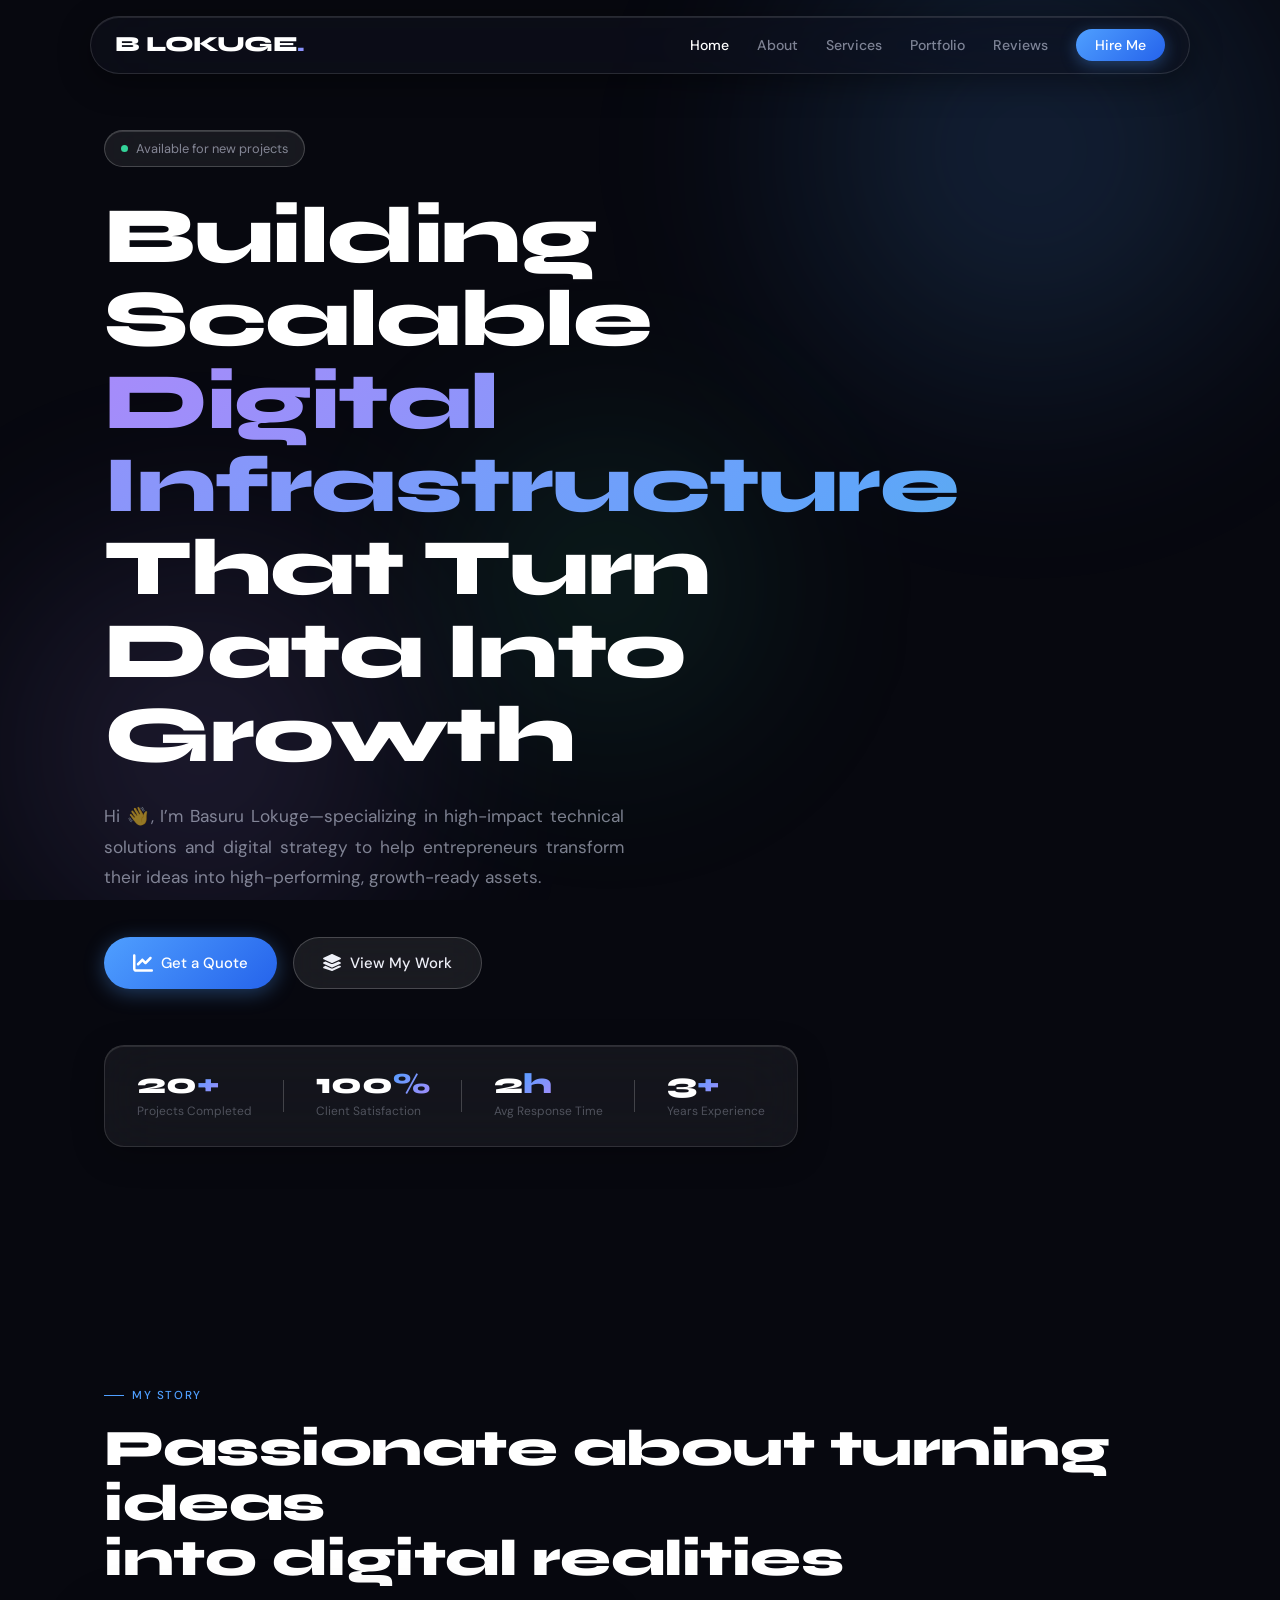
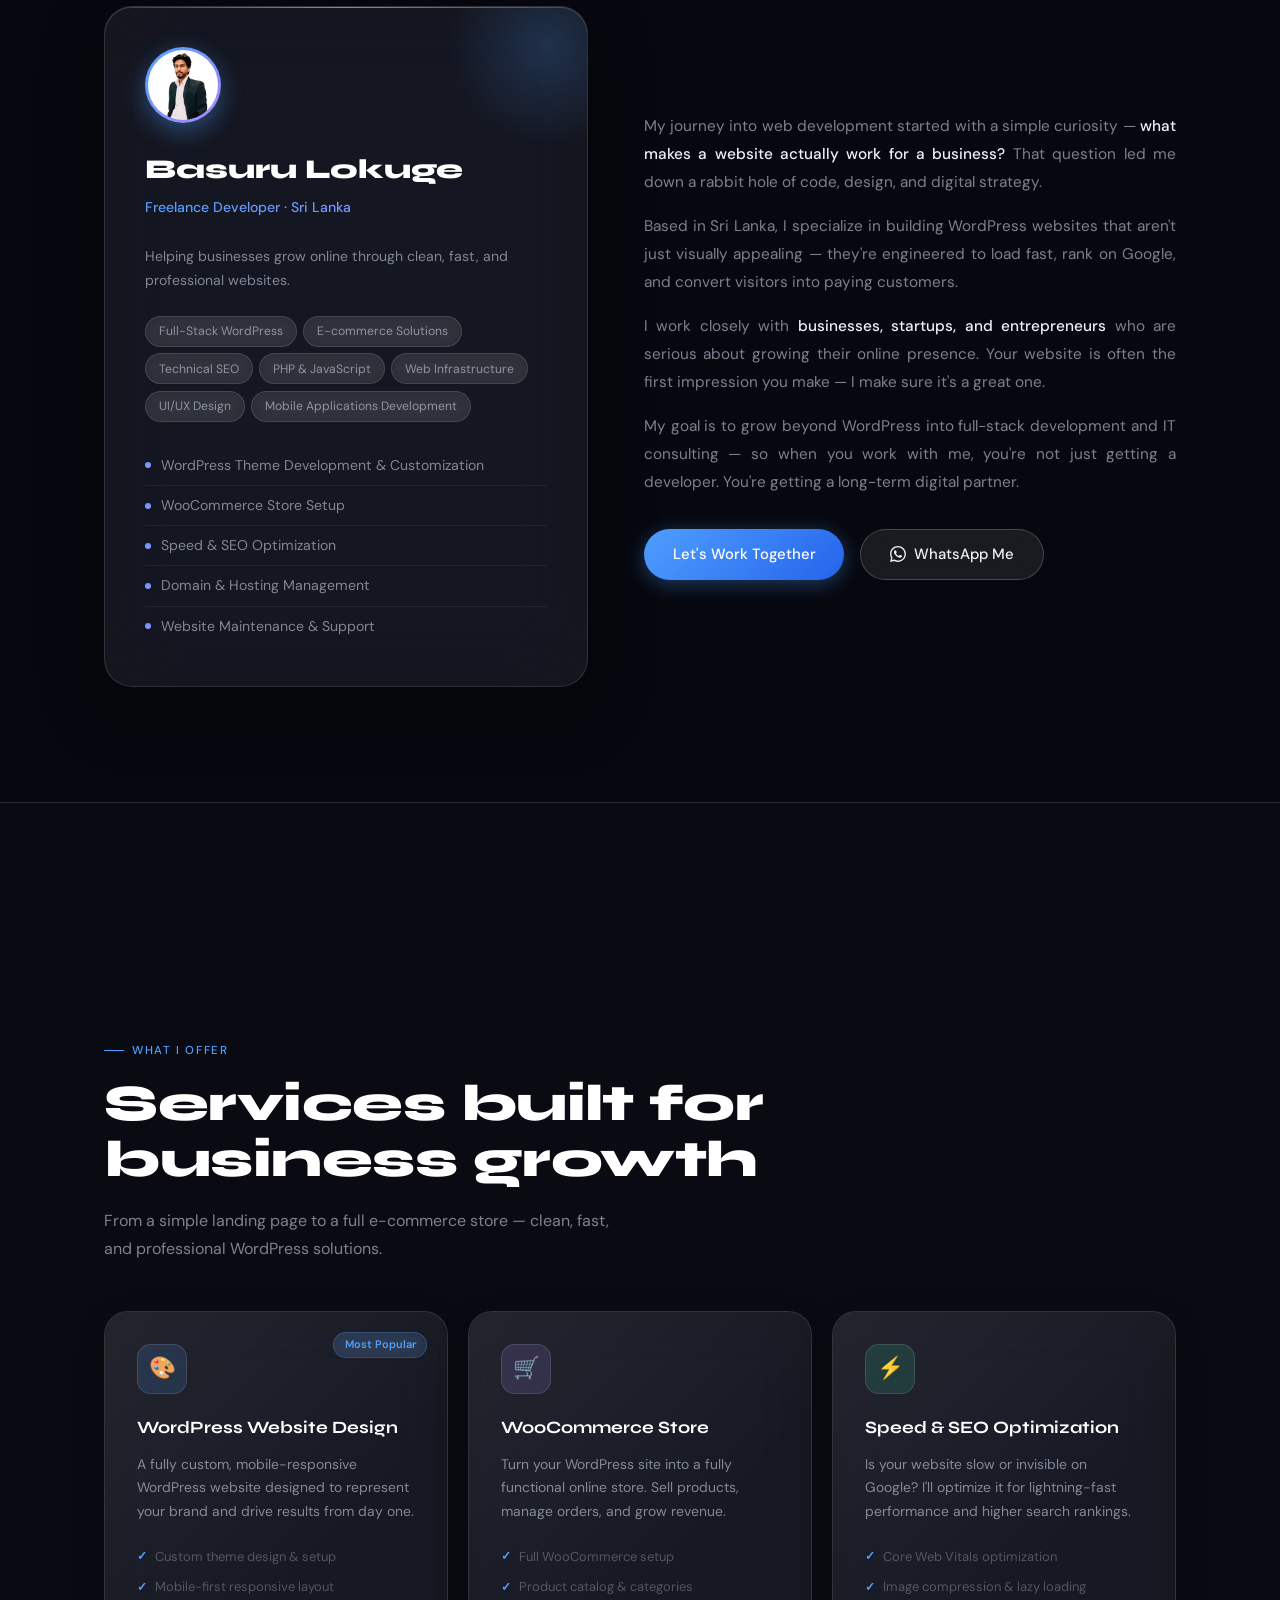
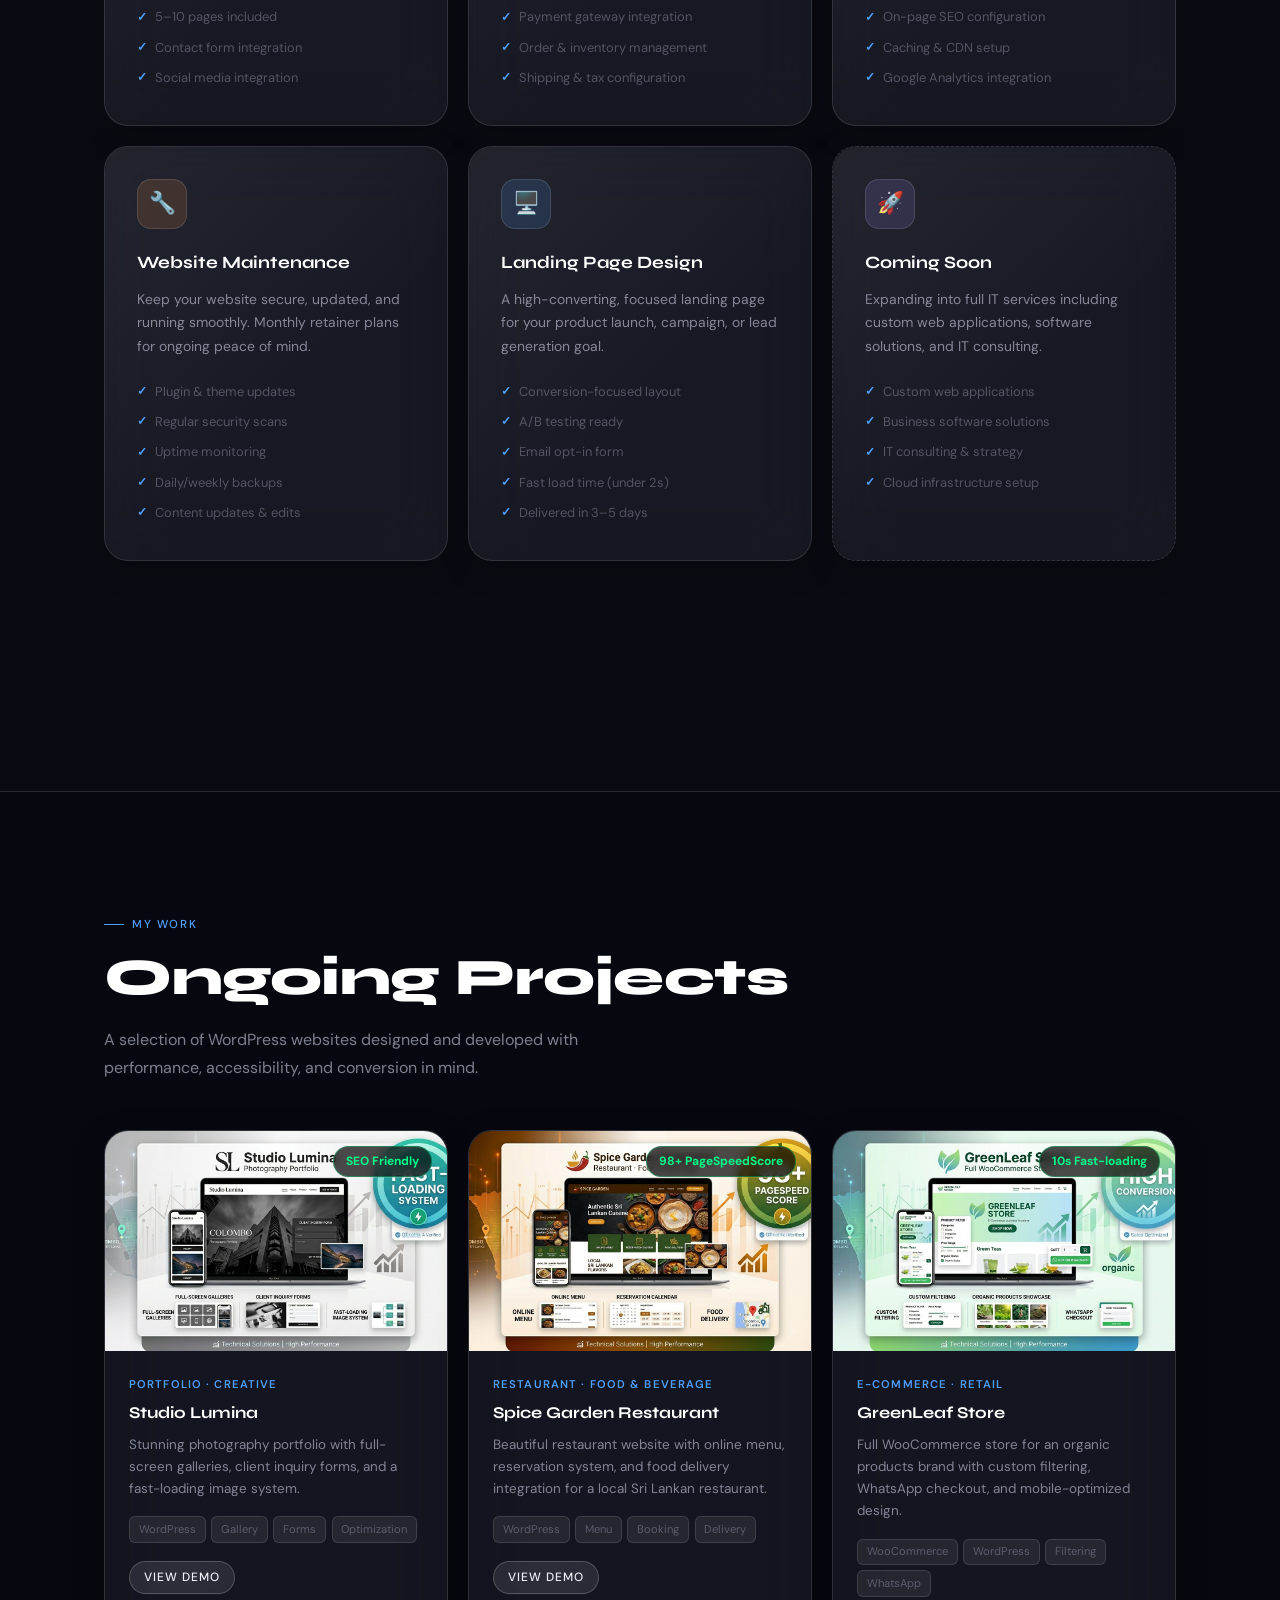
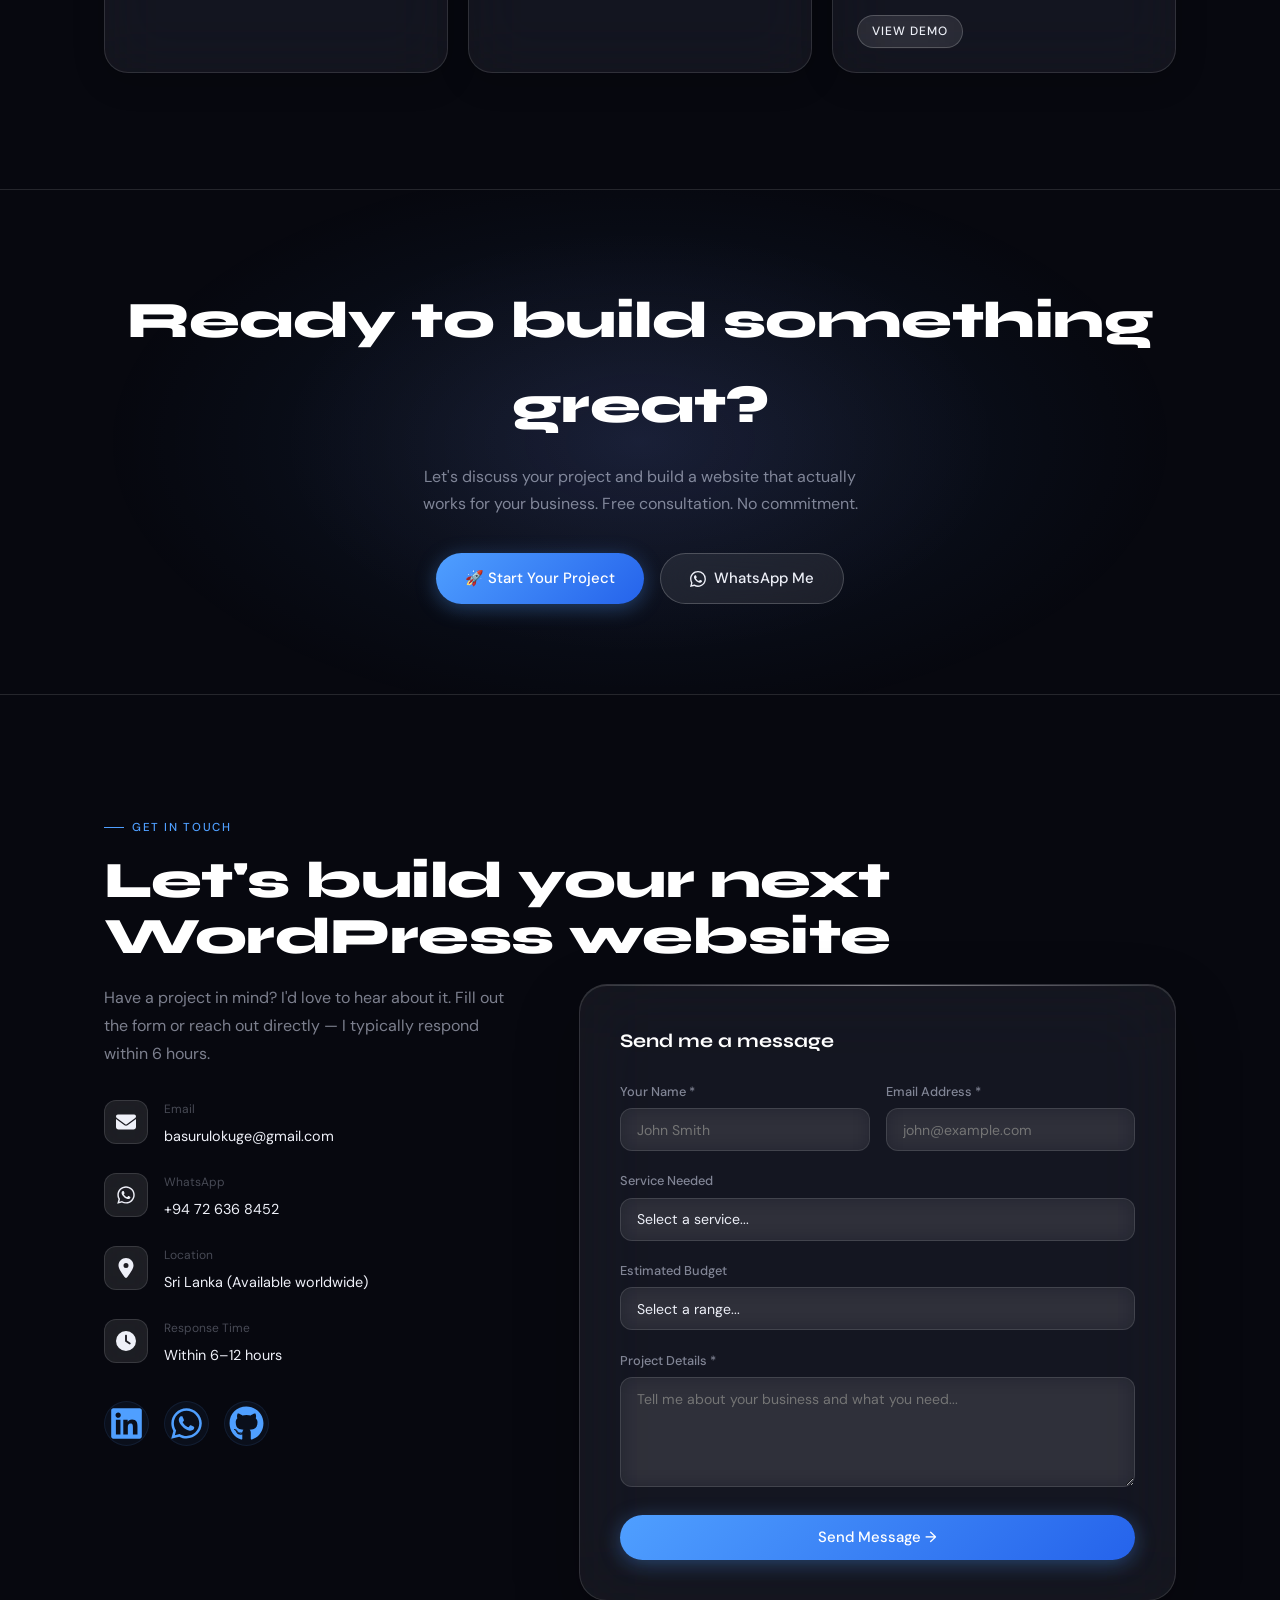
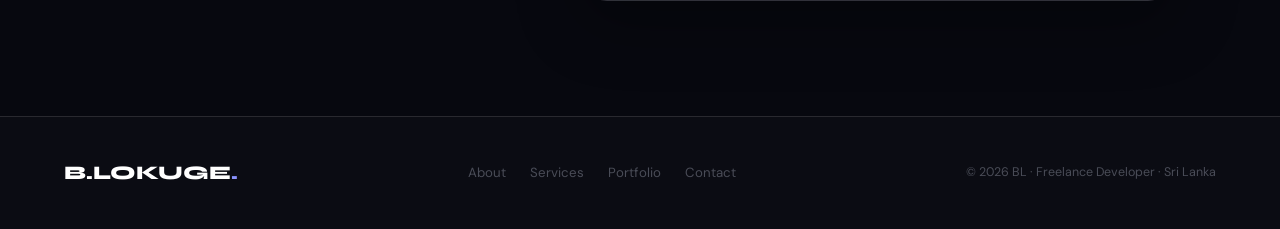
==== commit 74b50da2: "Update index.html" ====
--- a/mainsite/index.html
+++ b/mainsite/index.html
@@ -499,7 +499,7 @@
 
       <div class="project-card">
         <div class="project-preview preview-2">
-            <img src="images/GreenLeaf Storepic.png" alt="GreenLeaf Store" class="project-img">
+            <img src="images/GreenLeaf Storepic.jpeg" alt="GreenLeaf Store" class="project-img">
             <div class="speed-badge"> 10s Fast-loading </div>
         </div>
         <div class="project-body">
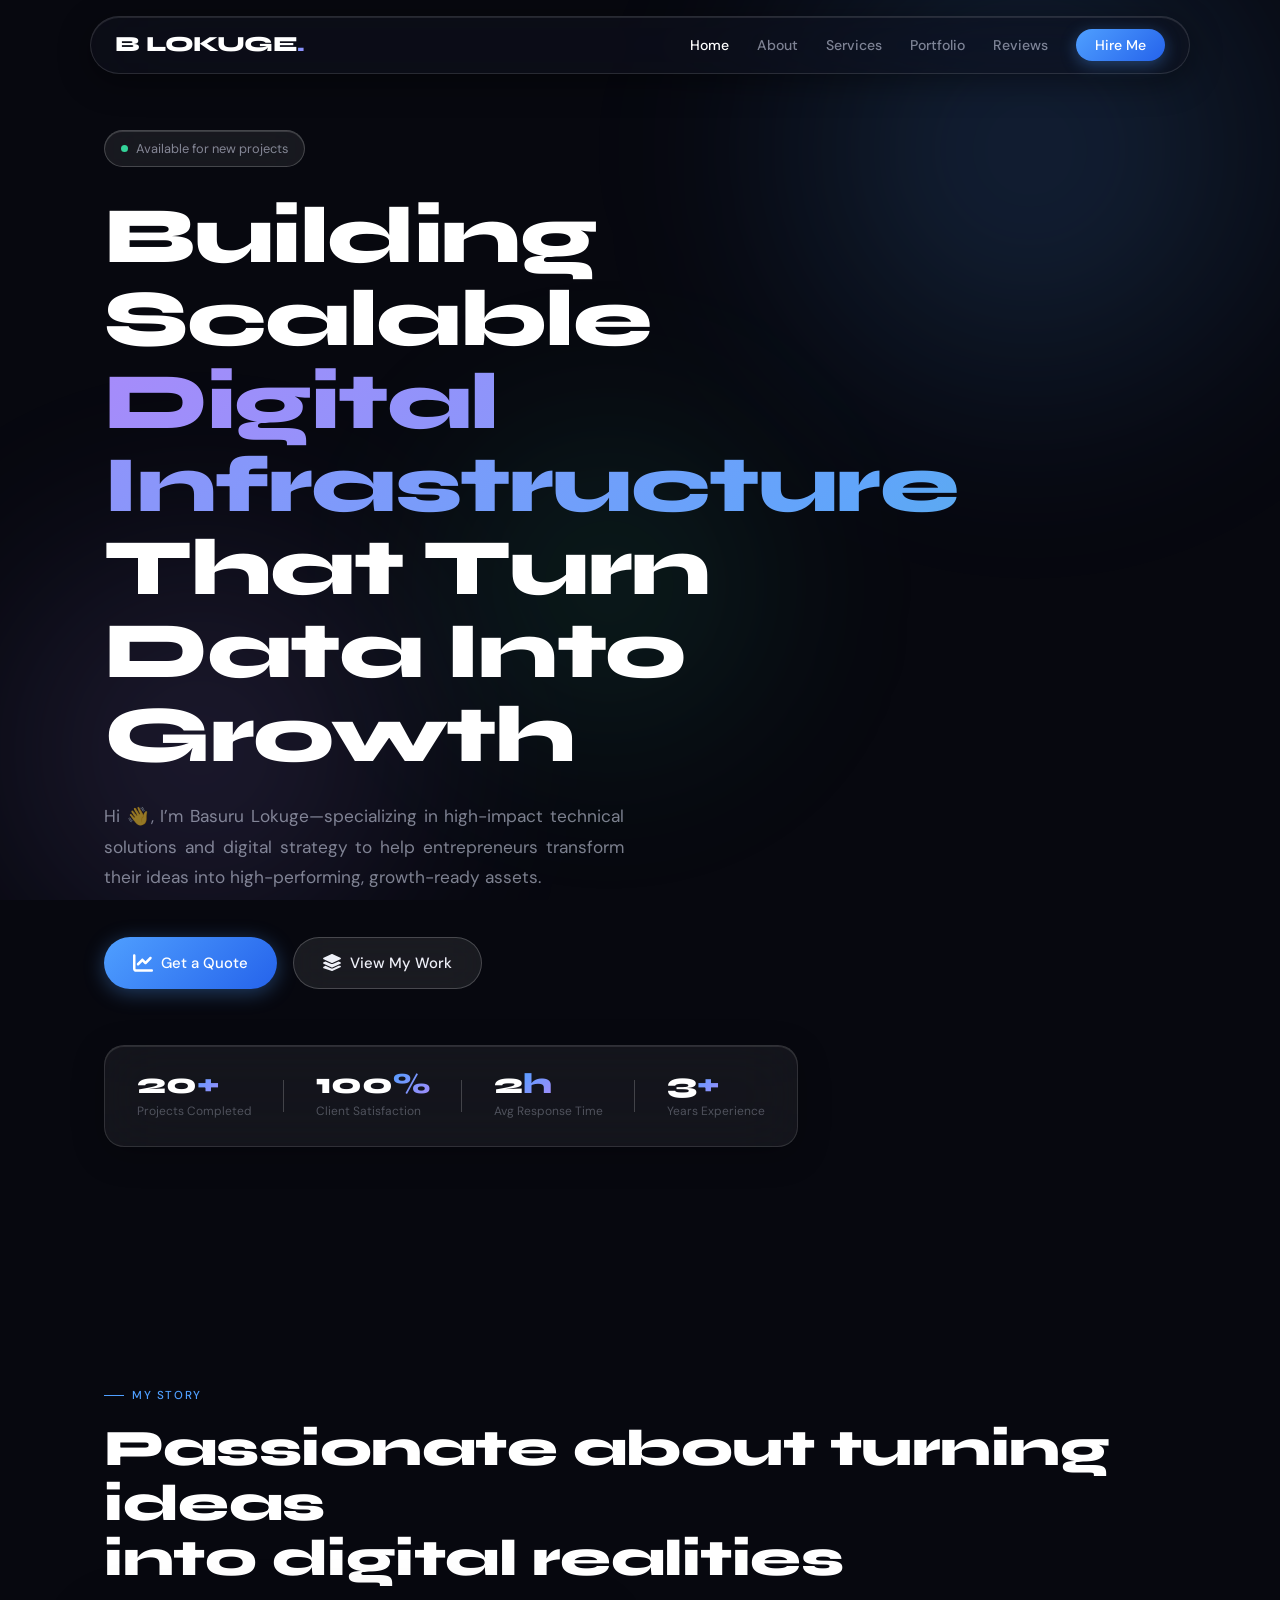
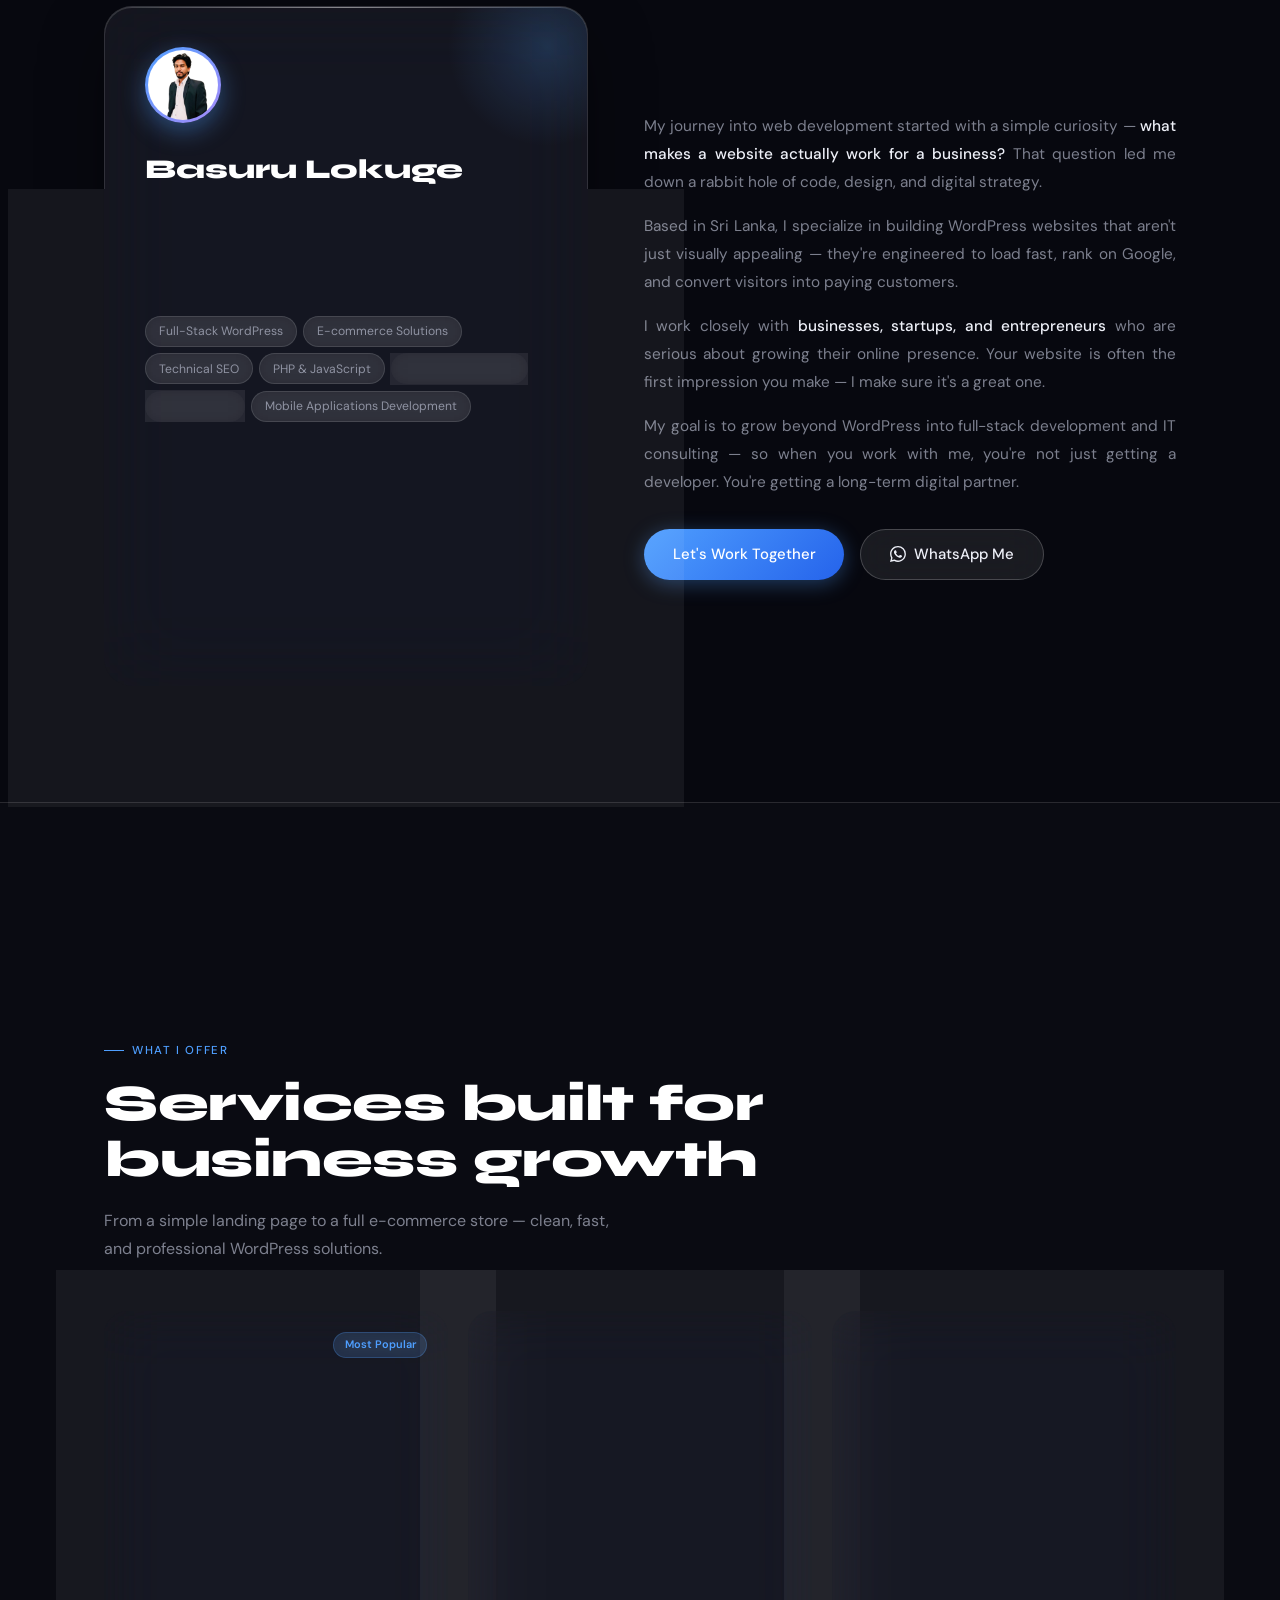
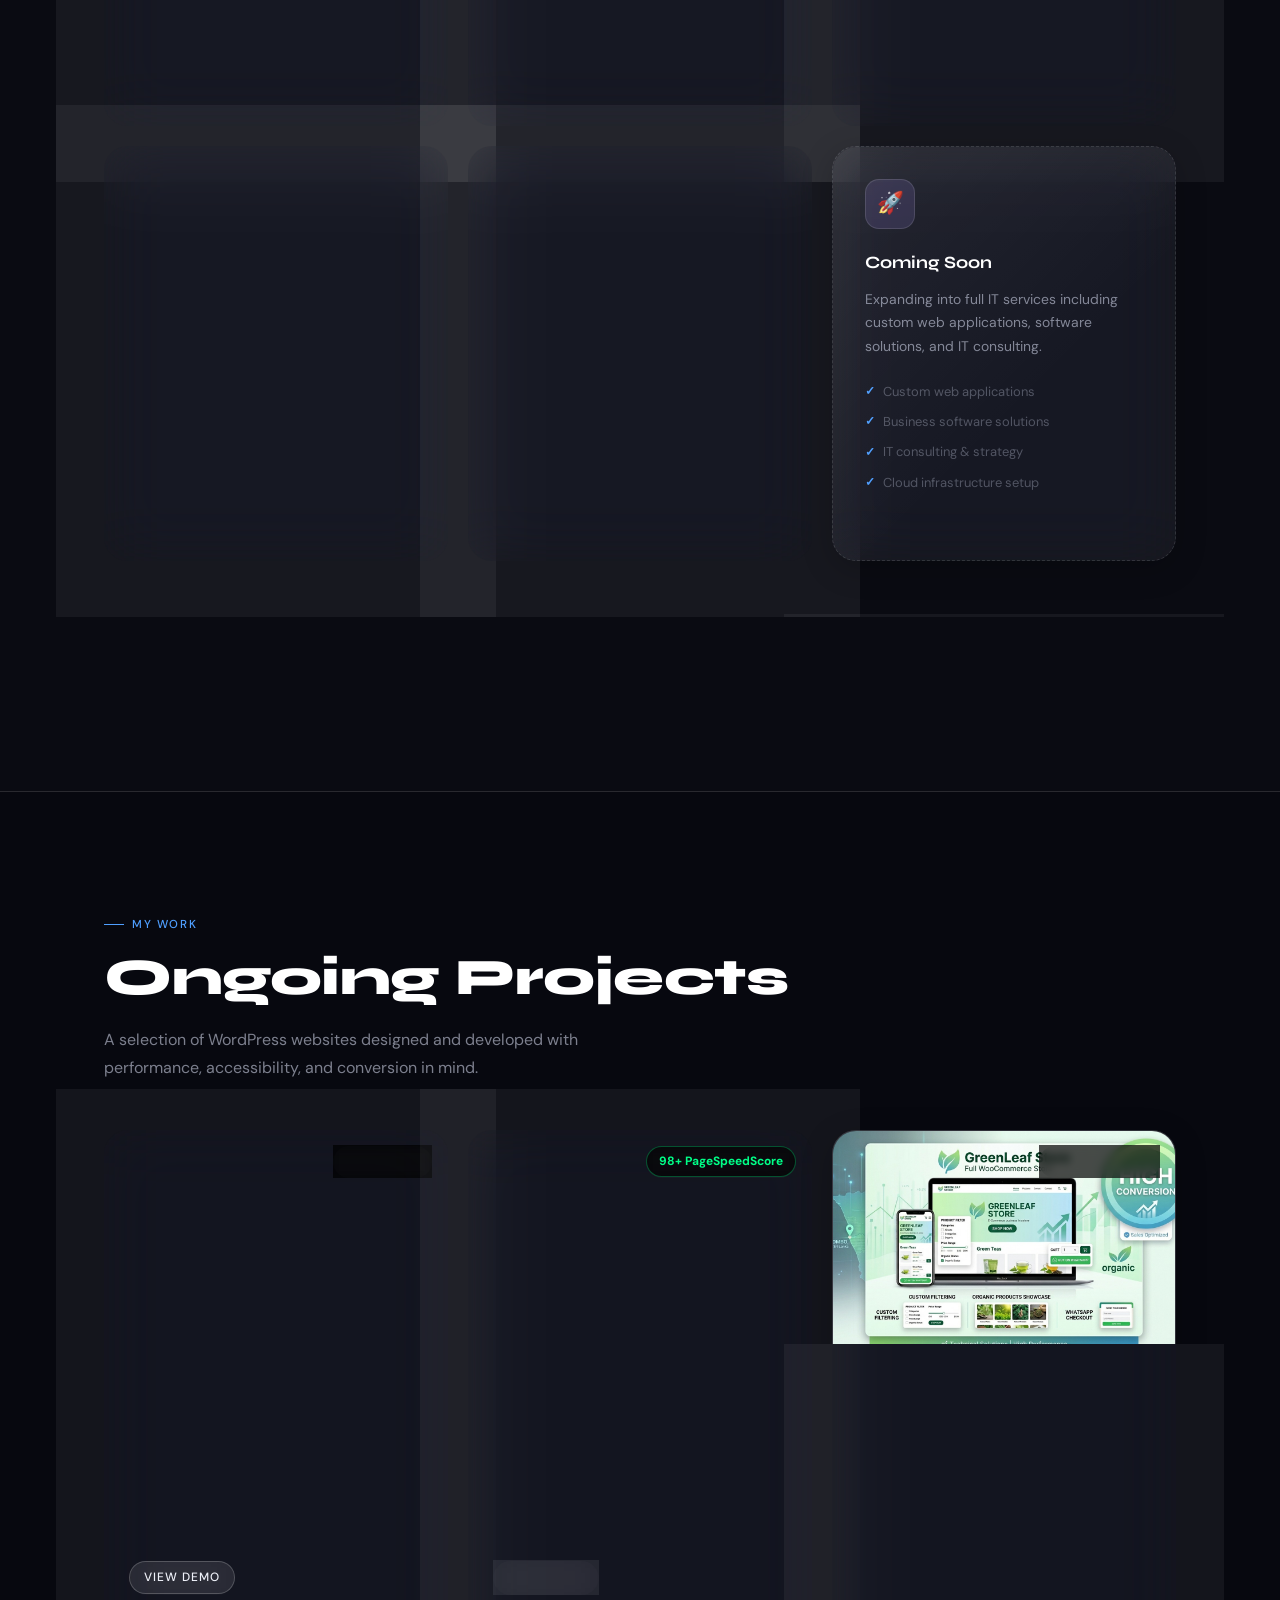
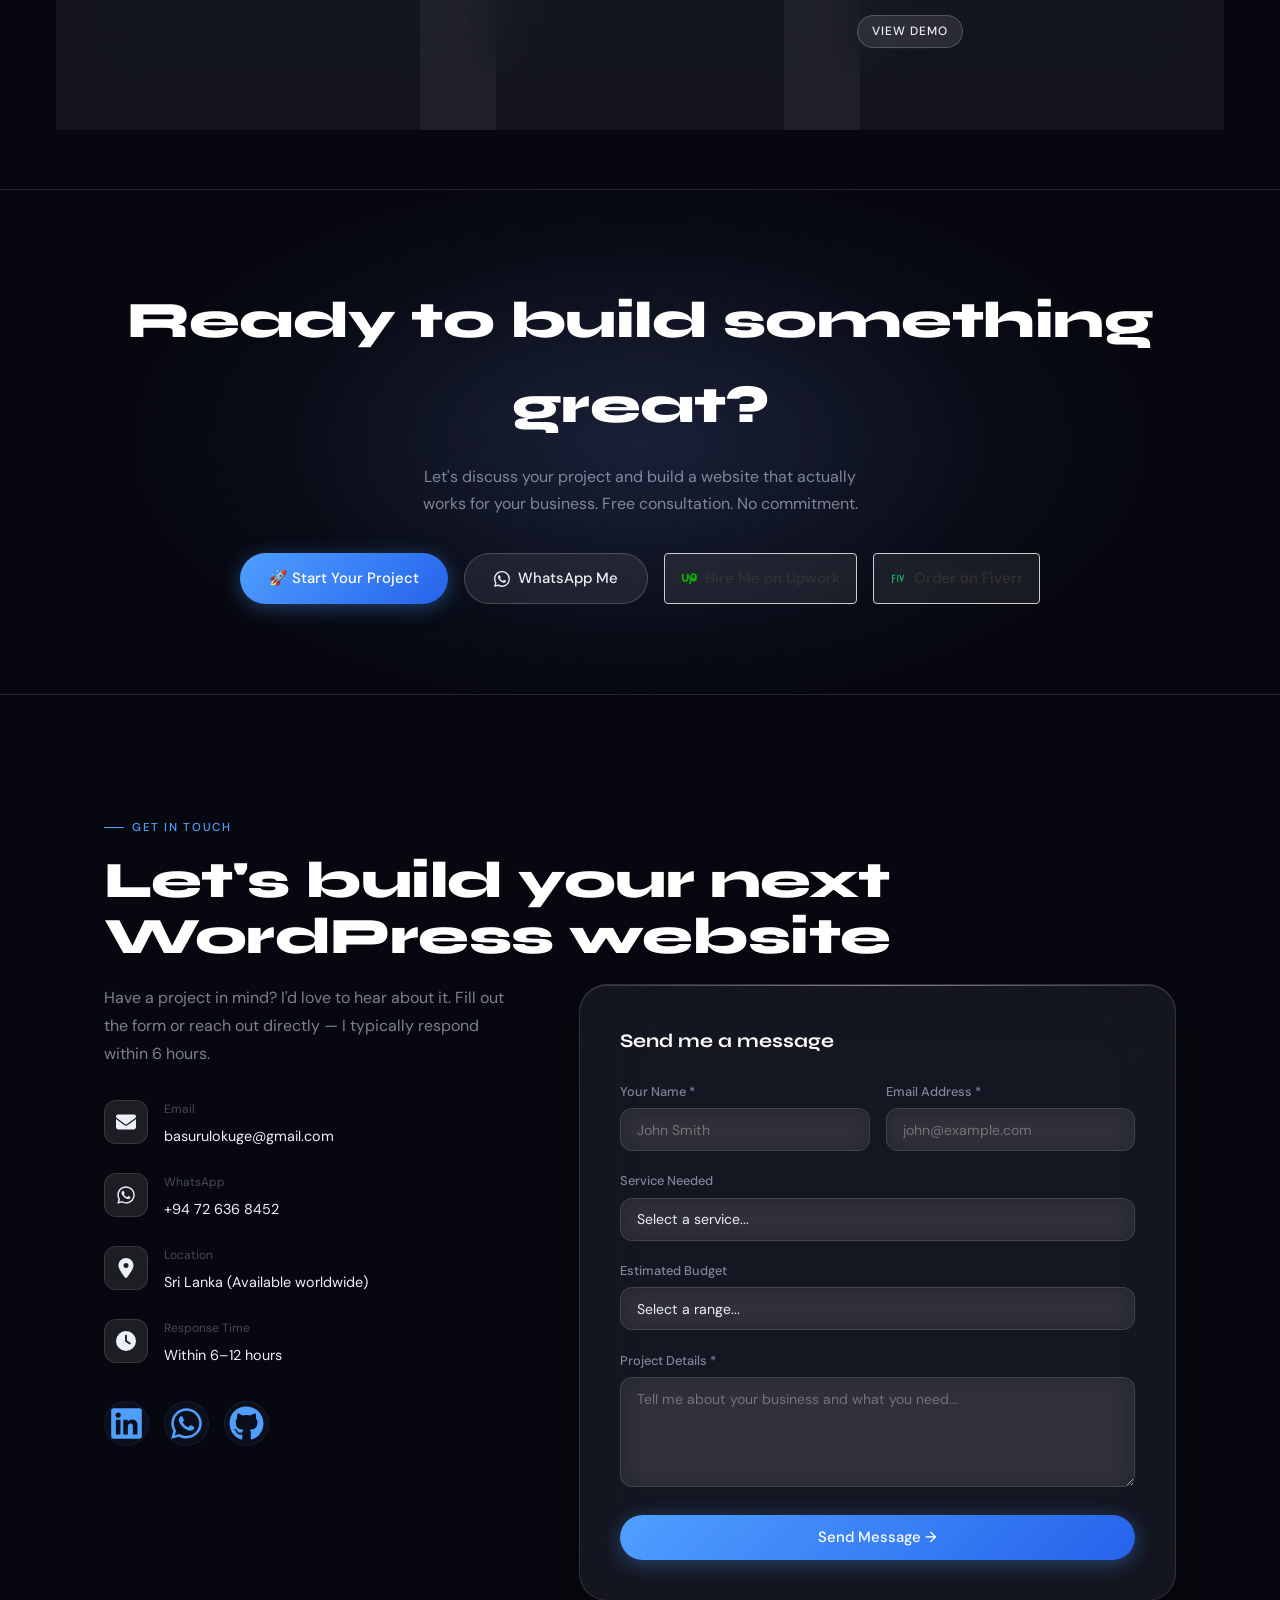
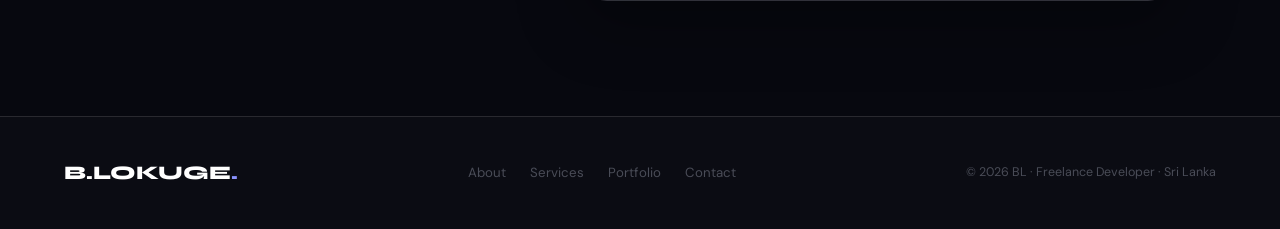
==== commit b19e158c: "Add buttons for Upwork and Fiverr links" ====
--- a/mainsite/index.html
+++ b/mainsite/index.html
@@ -547,6 +547,20 @@
           </svg>
           WhatsApp Me
     </a>
+    <a href="https://www.upwork.com/freelancers/~0184d3b3777e493d13?mp_source=share" class="btn btn-outline" target="_blank" style="display: inline-flex; align-items: center; gap: 8px; text-decoration: none; padding: 8px 16px; border: 1px solid #ccc; border-radius: 4px; color: #333;">
+    <svg xmlns="http://www.w3.org/2000/svg" width="16" height="16" fill="#14a800" viewBox="0 0 24 24">
+        <path d="M18.561 3.322c-2.544 0-4.582 2.038-4.582 4.582v2.856c-1.166-2.146-2.05-4.438-2.656-6.76H8.692V11.12a2.311 2.311 0 0 1-2.311 2.311 2.311 2.311 0 0 1-2.311-2.311V4h-2.73v7.12a5.041 5.041 0 0 0 5.041 5.041 5.041 5.041 0 0 0 5.041-5.041V9.52c.487 1.259 1.157 2.463 1.996 3.565l-1.378 6.915h2.73l1.042-5.188c1.037.643 2.193 1.01 3.411 1.01 2.544 0 4.582-2.038 4.582-4.582V7.904c0-2.544-2.038-4.582-4.582-4.582zm0 7.332c-1.021 0-1.851-.83-1.851-1.851V7.904c0-1.021.83-1.851 1.851-1.851s1.851.83 1.851 1.851v.899c0 1.021-.83 1.851-1.851 1.851z"/>
+    </svg>
+    Hire Me on Upwork
+</a>
+
+<a href="https://www.fiverr.com/s/e6G6Dxr" class="btn btn-outline" target="_blank" style="display: inline-flex; align-items: center; gap: 8px; text-decoration: none; padding: 8px 16px; border: 1px solid #ccc; border-radius: 4px; color: #333;">
+    <svg xmlns="http://www.w3.org/2000/svg" width="16" height="16" fill="#1dbf73" viewBox="0 0 512 512">
+        <path d="M67.1 121.5h101.1v31.3H98.4v66.5h58.8v31.3H98.4v139.8H67.1V121.5zm165.9 0h31.3v228.9h-31.3V121.5zm64 0h33.6l45.2 153.2 45.2-153.2h33.6l-61.9 209.4h-33.8l-61.9-209.4zm215 0h101.1v31.3h-69.8v63.1h58.8v31.3h-58.8v64.1l69.8.1v31.3h-101.1V121.5zm-155.6 228.9l-11.4-38.9h-1.4l-11.4 38.9h24.2z"/>
+    </svg>
+    Order on Fiverr
+</a>
+    
   </div>
 </div>
 
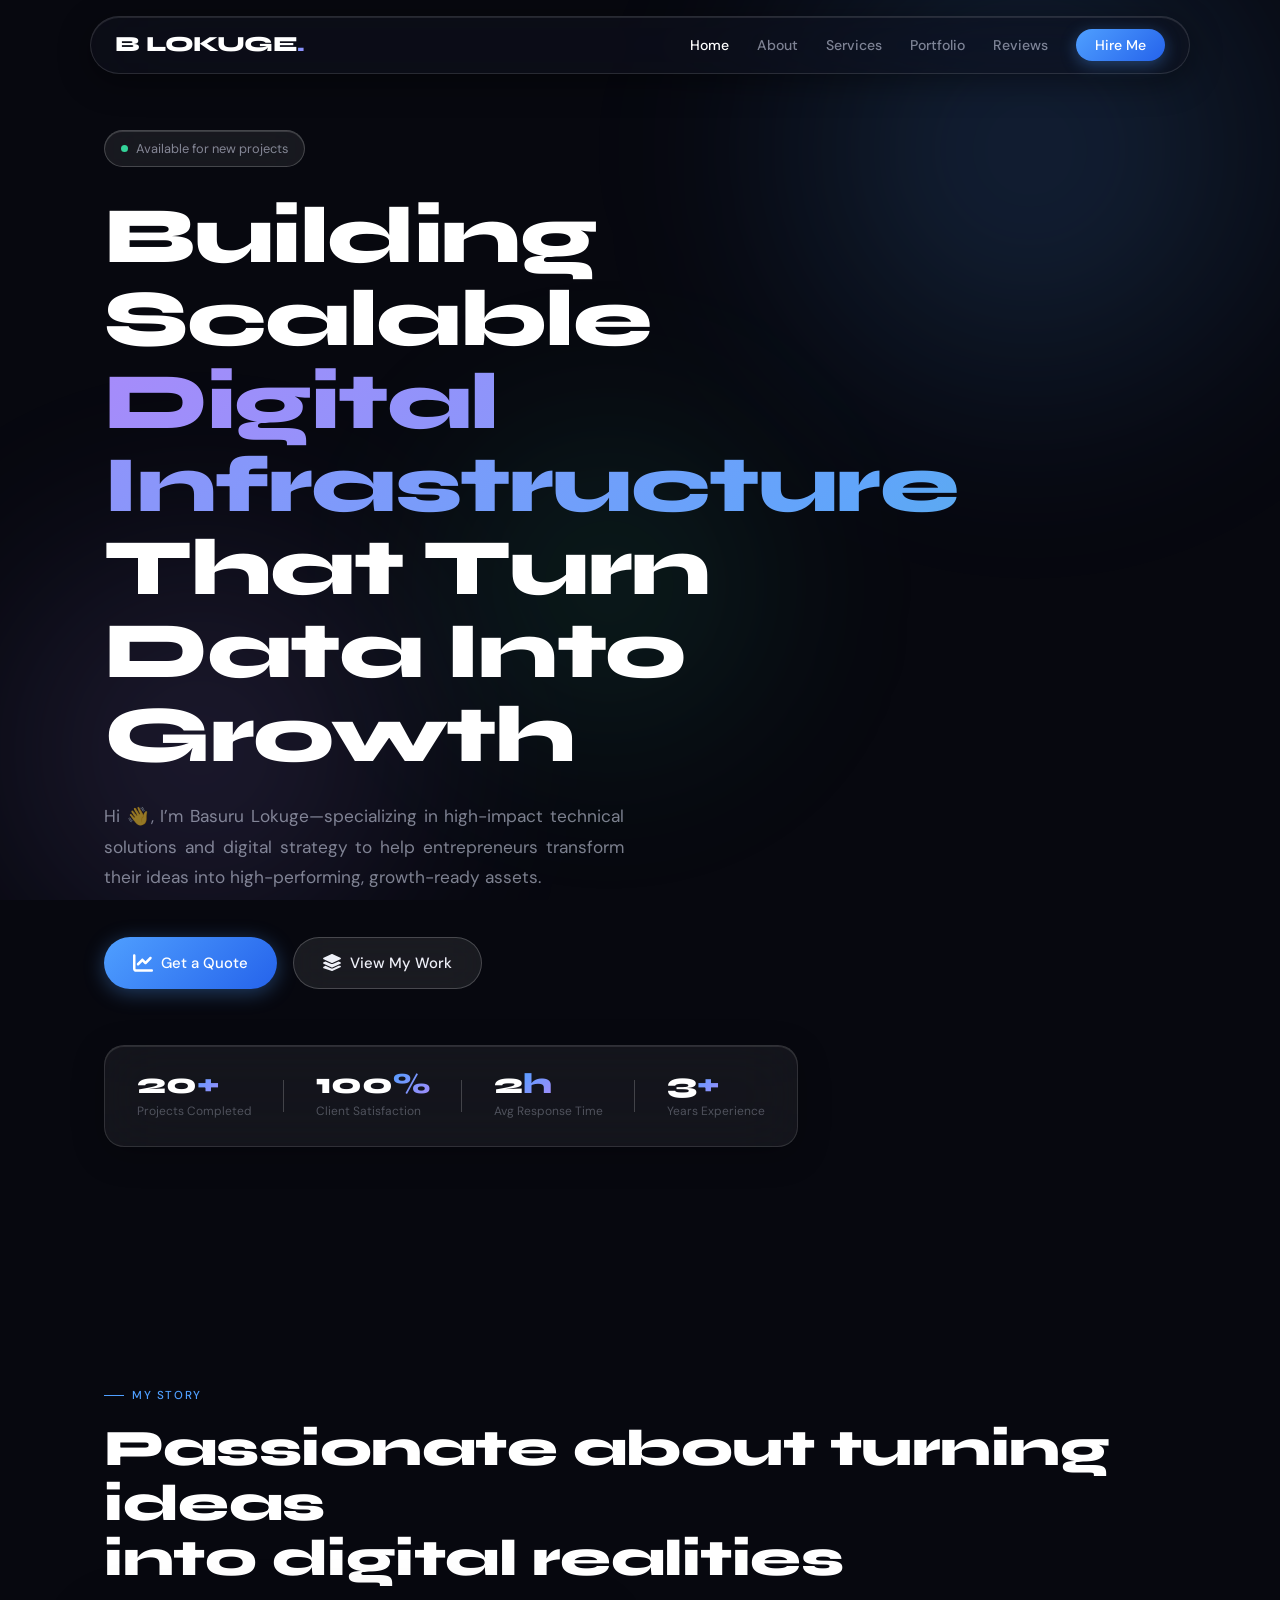
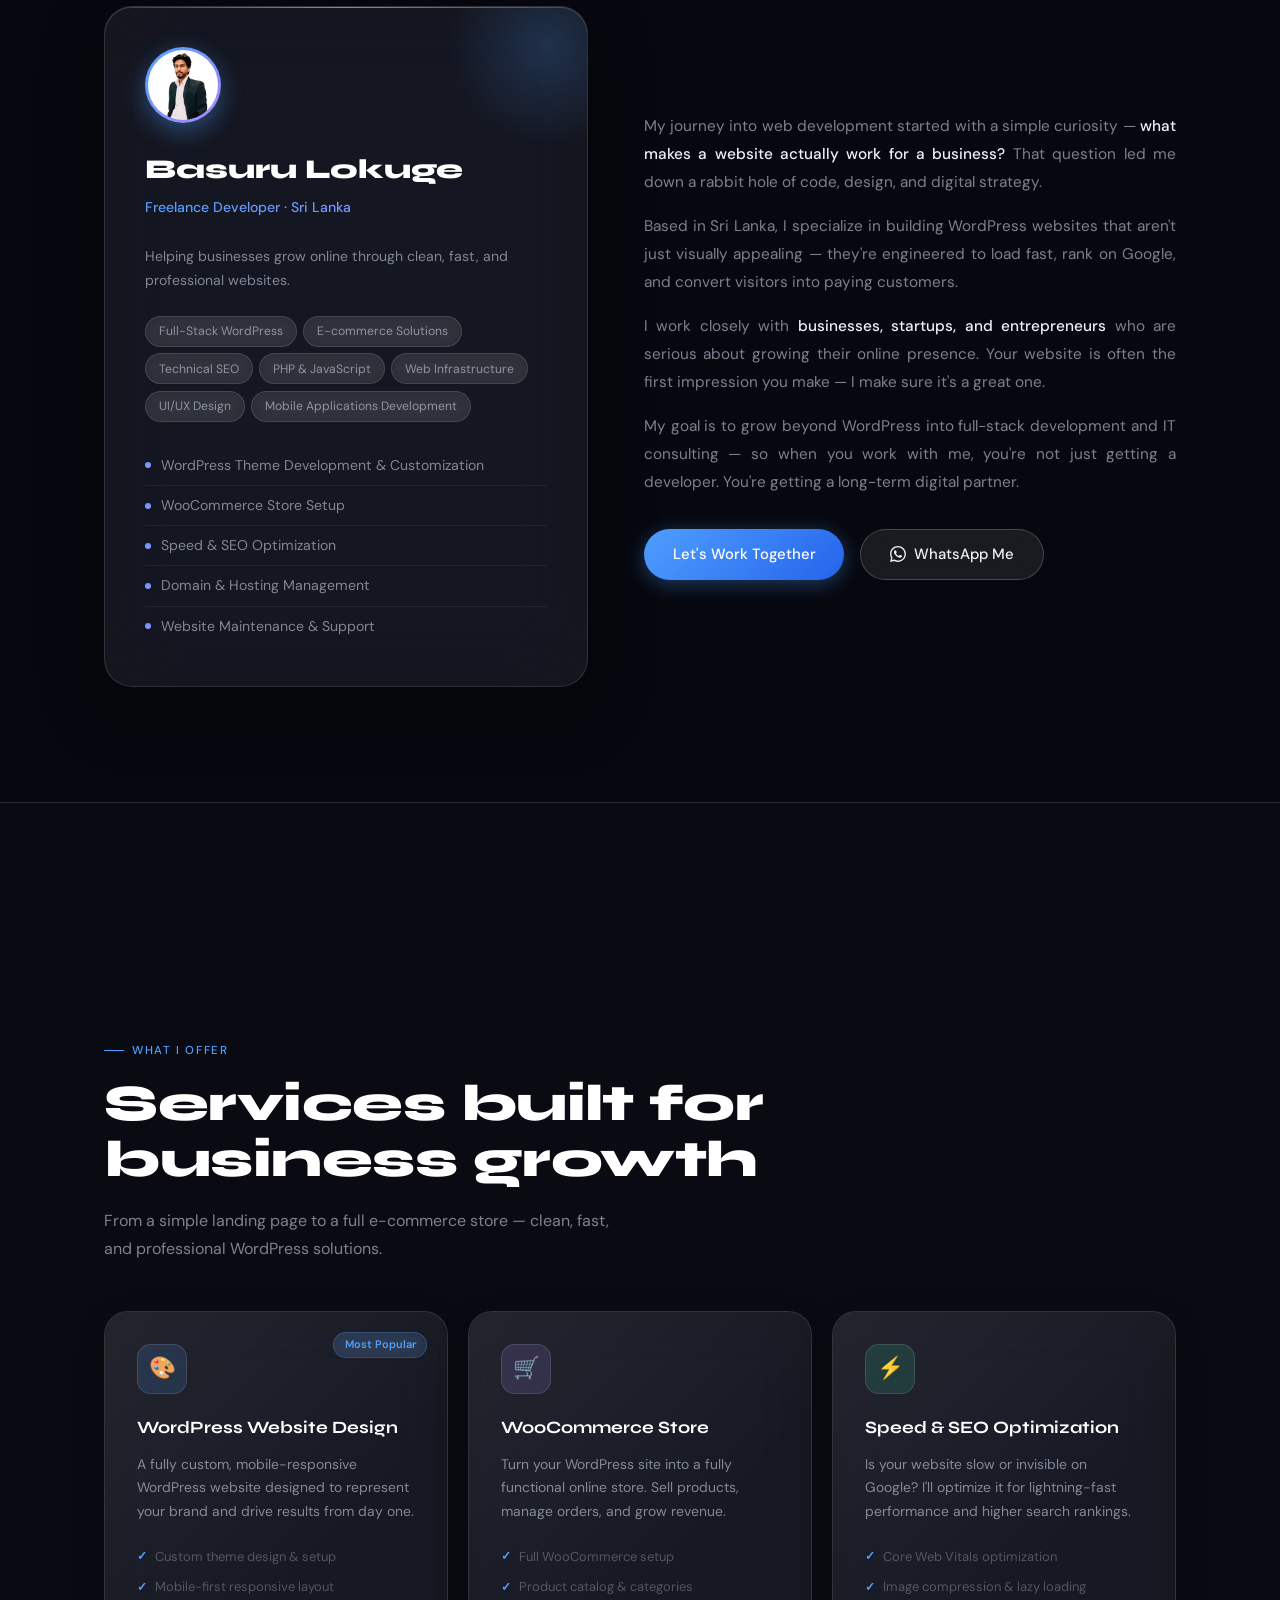
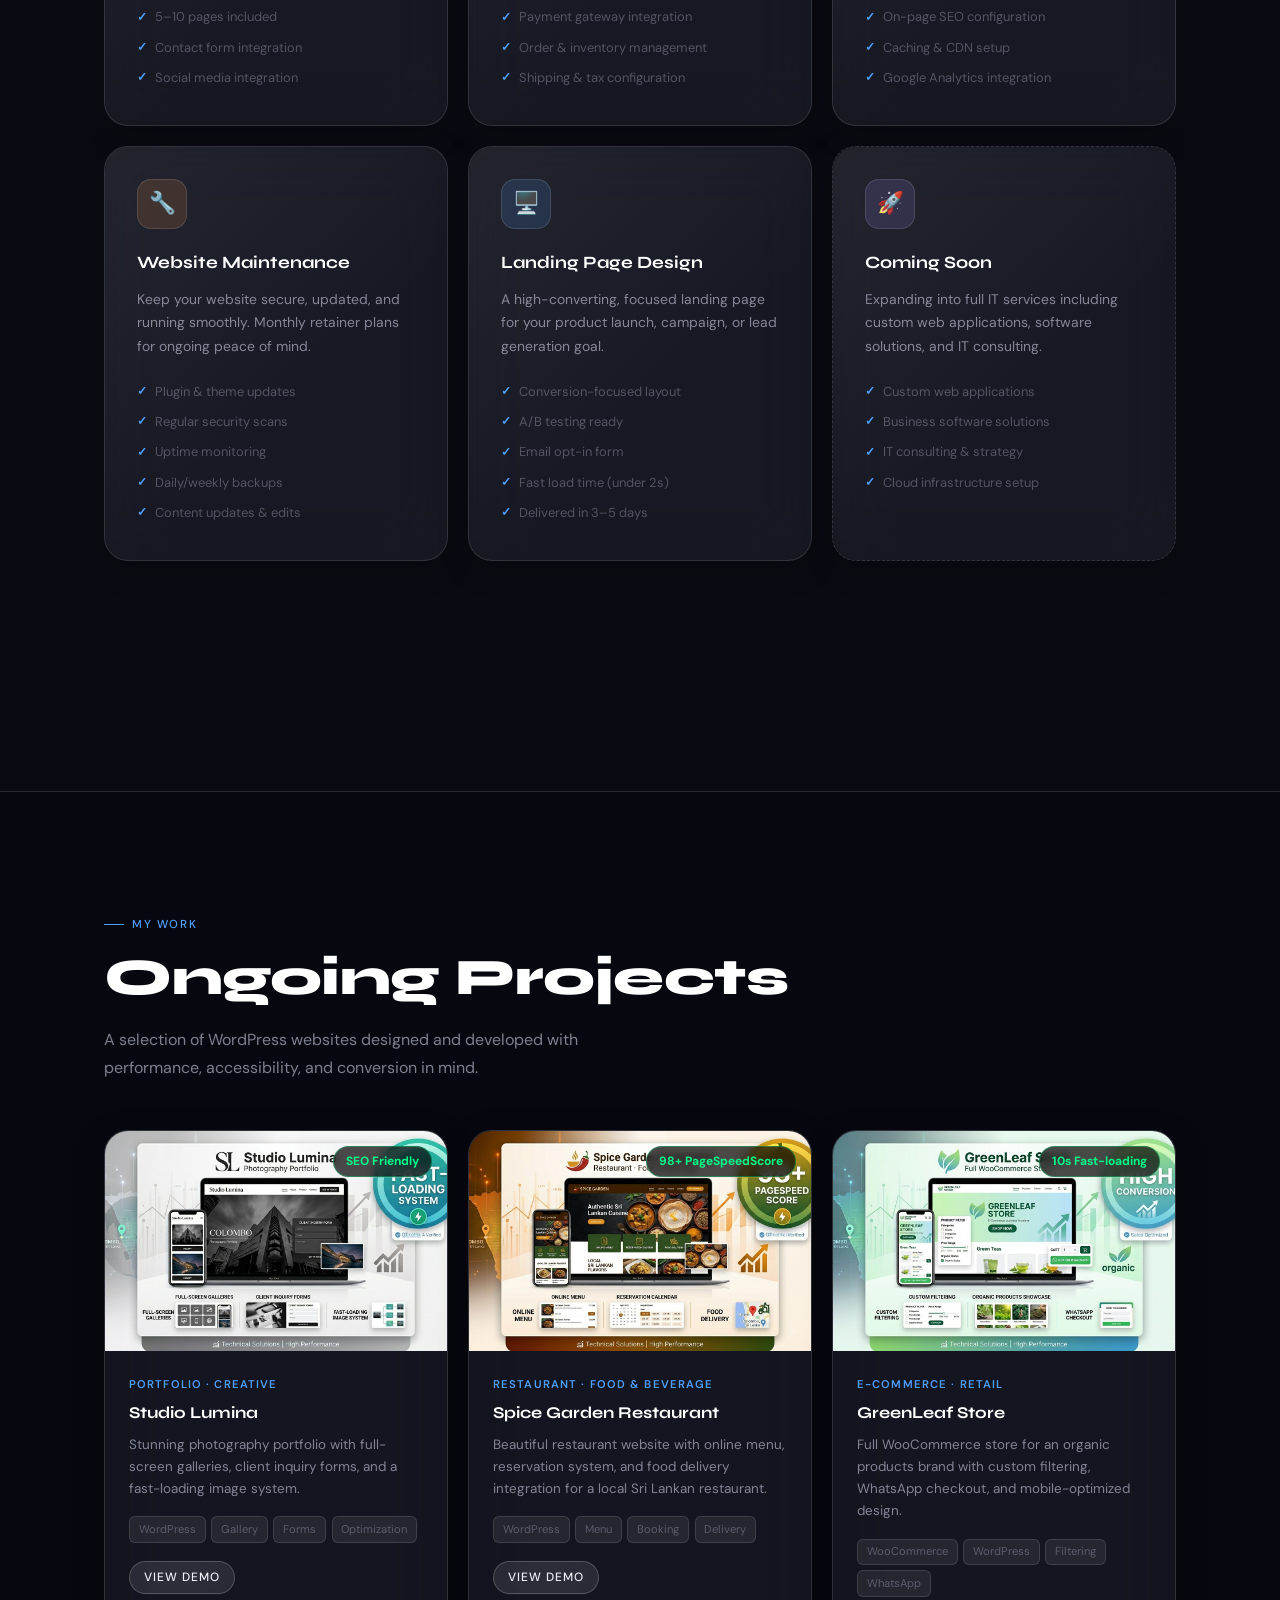
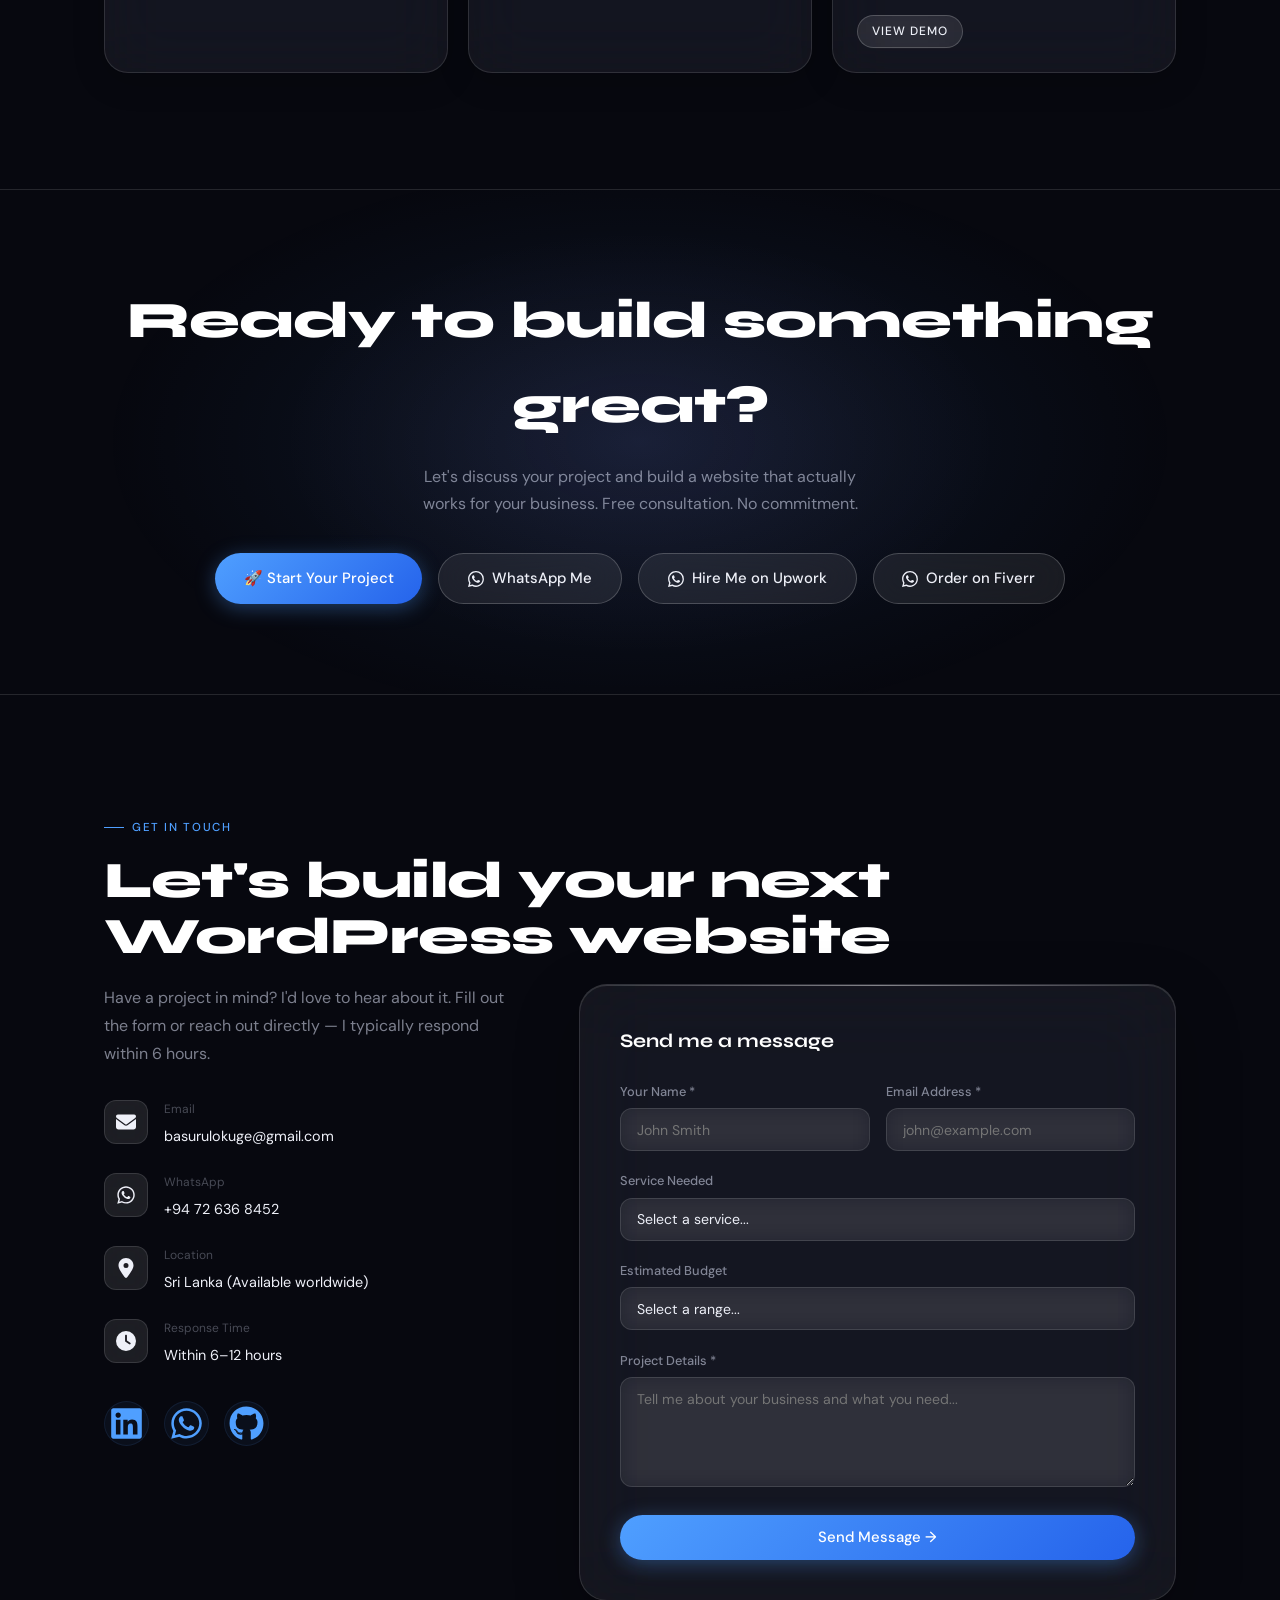
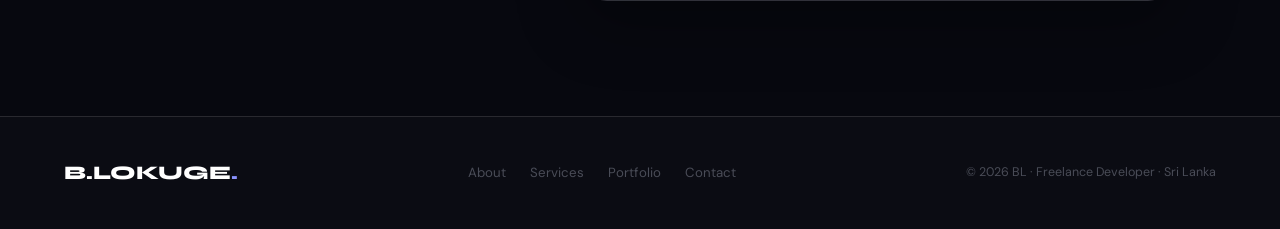
==== commit 9fada804: "Update button links and SVG icons in index.html" ====
--- a/mainsite/index.html
+++ b/mainsite/index.html
@@ -547,19 +547,18 @@
           </svg>
           WhatsApp Me
     </a>
-    <a href="https://www.upwork.com/freelancers/~0184d3b3777e493d13?mp_source=share" class="btn btn-outline" target="_blank" style="display: inline-flex; align-items: center; gap: 8px; text-decoration: none; padding: 8px 16px; border: 1px solid #ccc; border-radius: 4px; color: #333;">
-    <svg xmlns="http://www.w3.org/2000/svg" width="16" height="16" fill="#14a800" viewBox="0 0 24 24">
-        <path d="M18.561 3.322c-2.544 0-4.582 2.038-4.582 4.582v2.856c-1.166-2.146-2.05-4.438-2.656-6.76H8.692V11.12a2.311 2.311 0 0 1-2.311 2.311 2.311 2.311 0 0 1-2.311-2.311V4h-2.73v7.12a5.041 5.041 0 0 0 5.041 5.041 5.041 5.041 0 0 0 5.041-5.041V9.52c.487 1.259 1.157 2.463 1.996 3.565l-1.378 6.915h2.73l1.042-5.188c1.037.643 2.193 1.01 3.411 1.01 2.544 0 4.582-2.038 4.582-4.582V7.904c0-2.544-2.038-4.582-4.582-4.582zm0 7.332c-1.021 0-1.851-.83-1.851-1.851V7.904c0-1.021.83-1.851 1.851-1.851s1.851.83 1.851 1.851v.899c0 1.021-.83 1.851-1.851 1.851z"/>
-    </svg>
-    Hire Me on Upwork
-</a>
-
-<a href="https://www.fiverr.com/s/e6G6Dxr" class="btn btn-outline" target="_blank" style="display: inline-flex; align-items: center; gap: 8px; text-decoration: none; padding: 8px 16px; border: 1px solid #ccc; border-radius: 4px; color: #333;">
-    <svg xmlns="http://www.w3.org/2000/svg" width="16" height="16" fill="#1dbf73" viewBox="0 0 512 512">
-        <path d="M67.1 121.5h101.1v31.3H98.4v66.5h58.8v31.3H98.4v139.8H67.1V121.5zm165.9 0h31.3v228.9h-31.3V121.5zm64 0h33.6l45.2 153.2 45.2-153.2h33.6l-61.9 209.4h-33.8l-61.9-209.4zm215 0h101.1v31.3h-69.8v63.1h58.8v31.3h-58.8v64.1l69.8.1v31.3h-101.1V121.5zm-155.6 228.9l-11.4-38.9h-1.4l-11.4 38.9h24.2z"/>
-    </svg>
-    Order on Fiverr
-</a>
+    <a href="https://www.upwork.com/freelancers/~0184d3b3777e493d13?mp_source=share" class="btn btn-outline" target="_blank" style="display: inline-flex; align-items: center; gap: 8px;">
+          <svg xmlns="http://www.w3.org/2000/svg" width="16" height="16" fill="currentColor" viewBox="0 0 16 16">
+            <path d="M13.601 2.326A7.854 7.854 0 0 0 7.994 0C3.627 0 .068 3.558.064 7.926c0 1.399.366 2.76 1.06 3.965l-1.127 4.12 4.214-1.105A7.859 7.859 0 0 0 7.994 16c4.367 0 7.926-3.558 7.93-7.93A7.898 7.898 0 0 0 13.6 2.326zM7.994 14.521a6.573 6.573 0 0 1-3.356-.92l-.24-.144-2.494.654.666-2.433-.156-.251a6.56 6.56 0 0 1-1.007-3.505c0-3.626 2.957-6.584 6.591-6.584a6.56 6.56 0 0 1 4.66 1.931 6.557 6.557 0 0 1 1.928 4.66c-.004 3.639-2.961 6.592-6.592 6.592zm3.615-4.934c-.197-.099-1.17-.578-1.353-.646-.182-.065-.315-.099-.445.099-.133.197-.513.646-.627.775-.114.133-.232.148-.43.05-.197-.1-.836-.308-1.592-.985-.59-.525-.985-1.175-1.103-1.372-.114-.198-.011-.304.088-.403.087-.088.197-.232.296-.346.1-.114.133-.198.198-.33.065-.134.034-.248-.015-.347-.05-.099-.445-1.076-.612-1.47-.16-.389-.323-.335-.445-.34-.114-.007-.247-.007-.38-.007a.729.729 0 0 0-.529.247c-.182.198-.691.677-.691 1.654 0 .977.71 1.916.81 2.049.098.133 1.394 2.132 3.383 2.992.47.205.84.326 1.129.418.475.152.904.129 1.246.08.38-.058 1.171-.48 1.338-.943.164-.464.164-.86.114-.943-.049-.084-.182-.133-.38-.232z"/>
+          </svg>
+          Hire Me on Upwork
+    </a>
+    <a href="https://www.fiverr.com/s/e6G6Dxr" class="btn btn-outline" target="_blank" style="display: inline-flex; align-items: center; gap: 8px;">
+          <svg xmlns="http://www.w3.org/2000/svg" width="16" height="16" fill="currentColor" viewBox="0 0 16 16">
+            <path d="M13.601 2.326A7.854 7.854 0 0 0 7.994 0C3.627 0 .068 3.558.064 7.926c0 1.399.366 2.76 1.06 3.965l-1.127 4.12 4.214-1.105A7.859 7.859 0 0 0 7.994 16c4.367 0 7.926-3.558 7.93-7.93A7.898 7.898 0 0 0 13.6 2.326zM7.994 14.521a6.573 6.573 0 0 1-3.356-.92l-.24-.144-2.494.654.666-2.433-.156-.251a6.56 6.56 0 0 1-1.007-3.505c0-3.626 2.957-6.584 6.591-6.584a6.56 6.56 0 0 1 4.66 1.931 6.557 6.557 0 0 1 1.928 4.66c-.004 3.639-2.961 6.592-6.592 6.592zm3.615-4.934c-.197-.099-1.17-.578-1.353-.646-.182-.065-.315-.099-.445.099-.133.197-.513.646-.627.775-.114.133-.232.148-.43.05-.197-.1-.836-.308-1.592-.985-.59-.525-.985-1.175-1.103-1.372-.114-.198-.011-.304.088-.403.087-.088.197-.232.296-.346.1-.114.133-.198.198-.33.065-.134.034-.248-.015-.347-.05-.099-.445-1.076-.612-1.47-.16-.389-.323-.335-.445-.34-.114-.007-.247-.007-.38-.007a.729.729 0 0 0-.529.247c-.182.198-.691.677-.691 1.654 0 .977.71 1.916.81 2.049.098.133 1.394 2.132 3.383 2.992.47.205.84.326 1.129.418.475.152.904.129 1.246.08.38-.058 1.171-.48 1.338-.943.164-.464.164-.86.114-.943-.049-.084-.182-.133-.38-.232z"/>
+          </svg>
+         Order on Fiverr
+    </a>
     
   </div>
 </div>
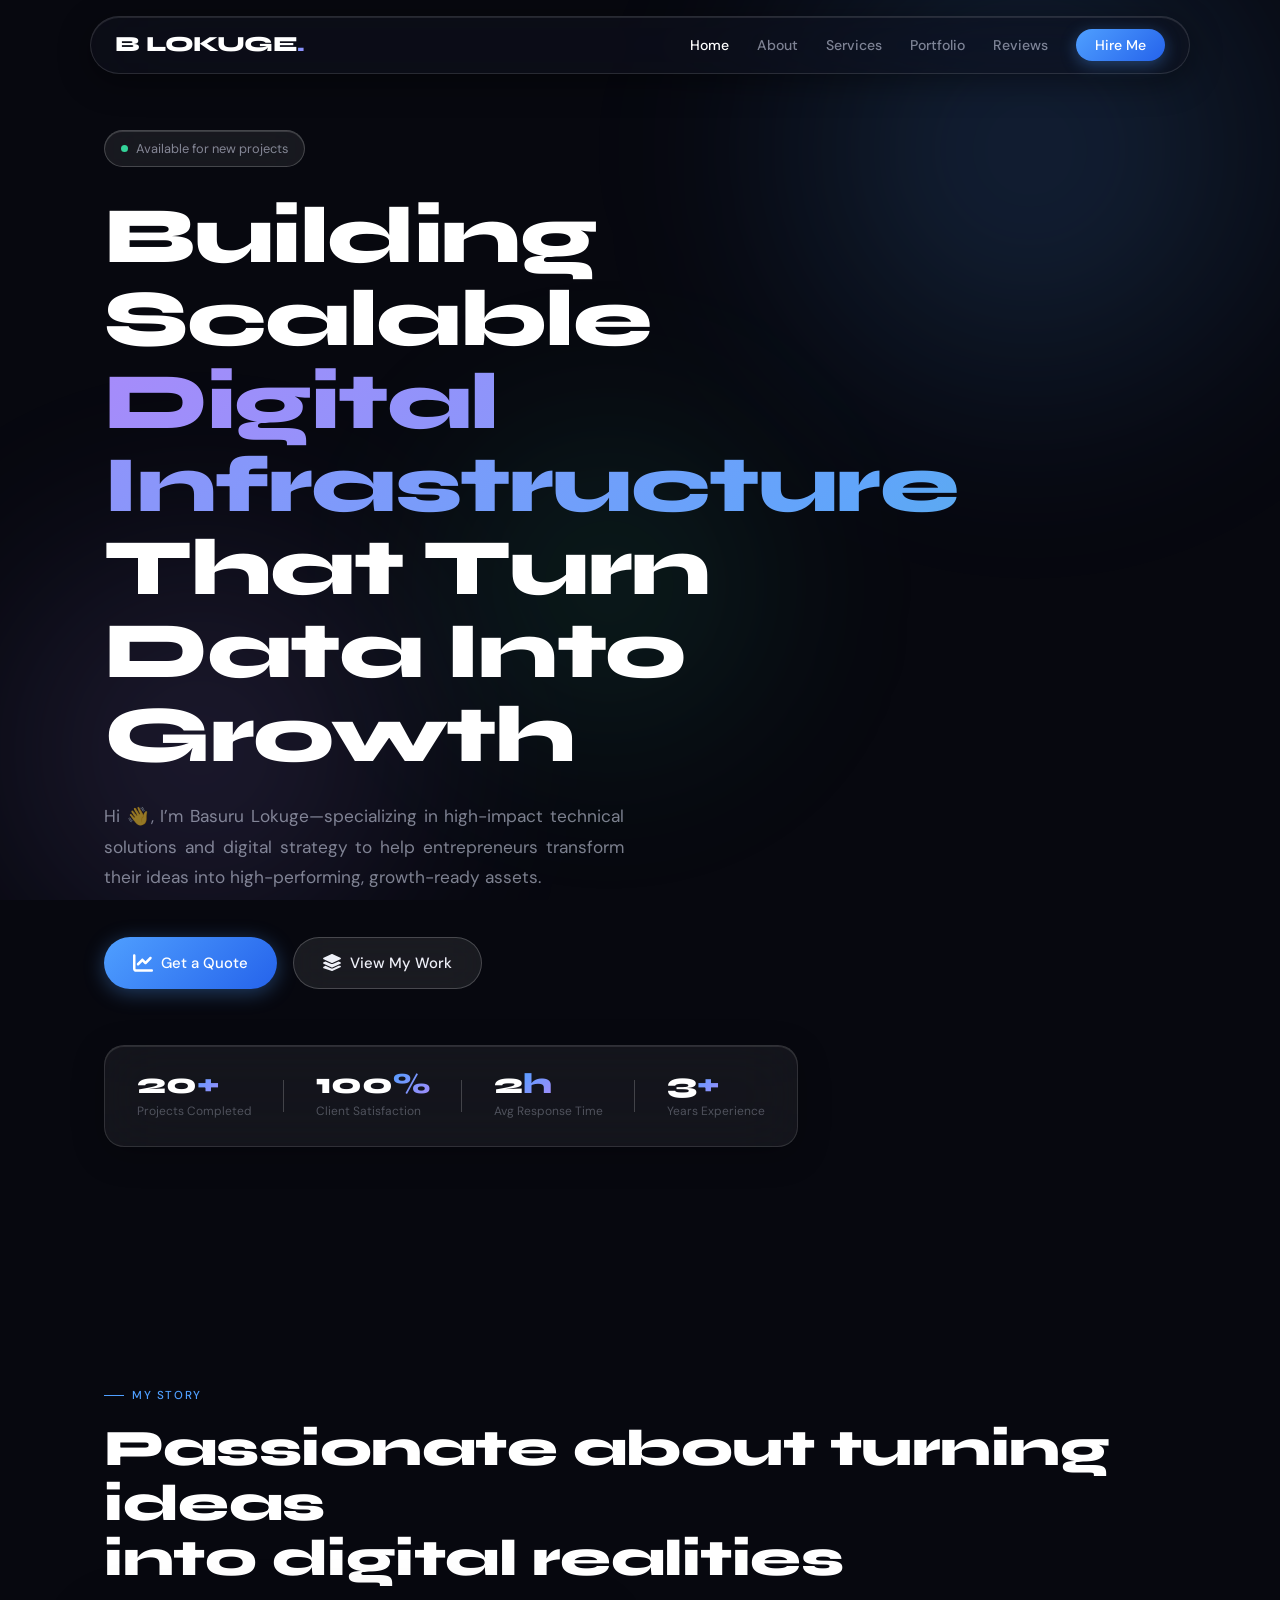
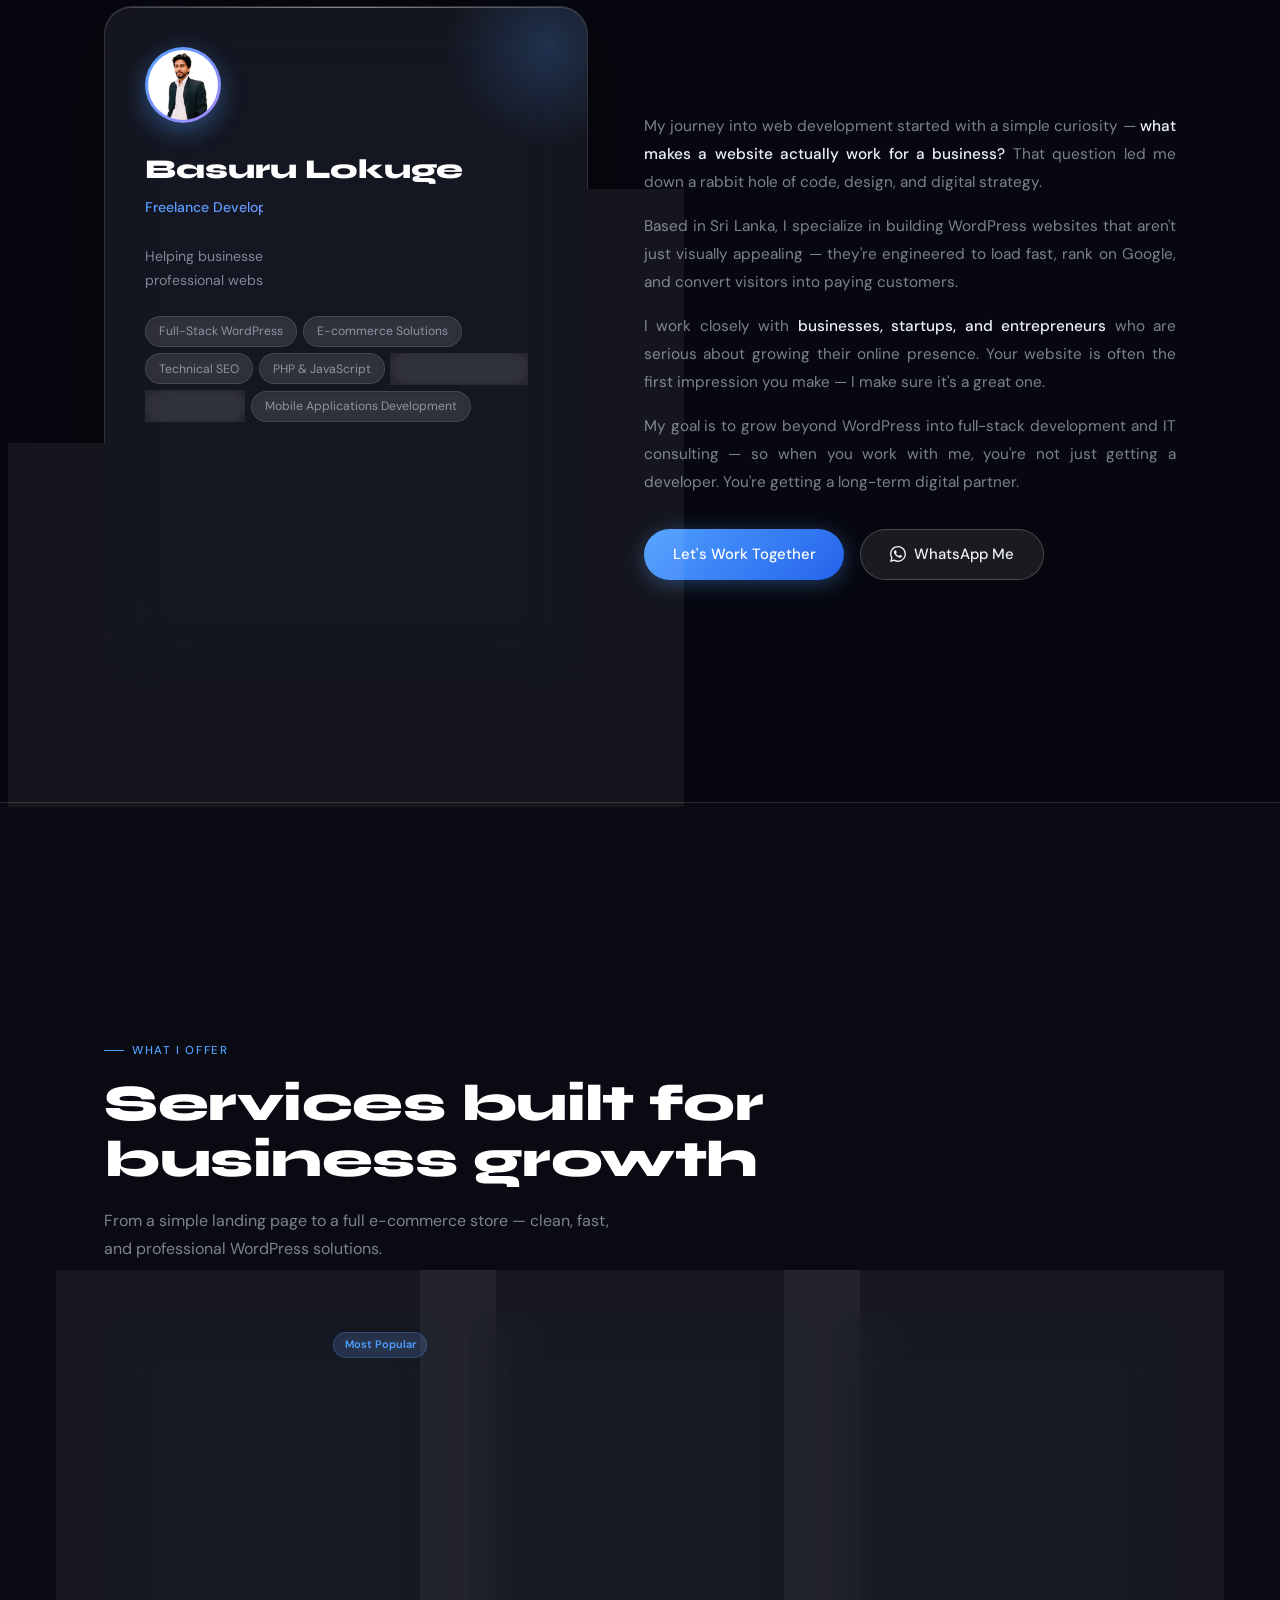
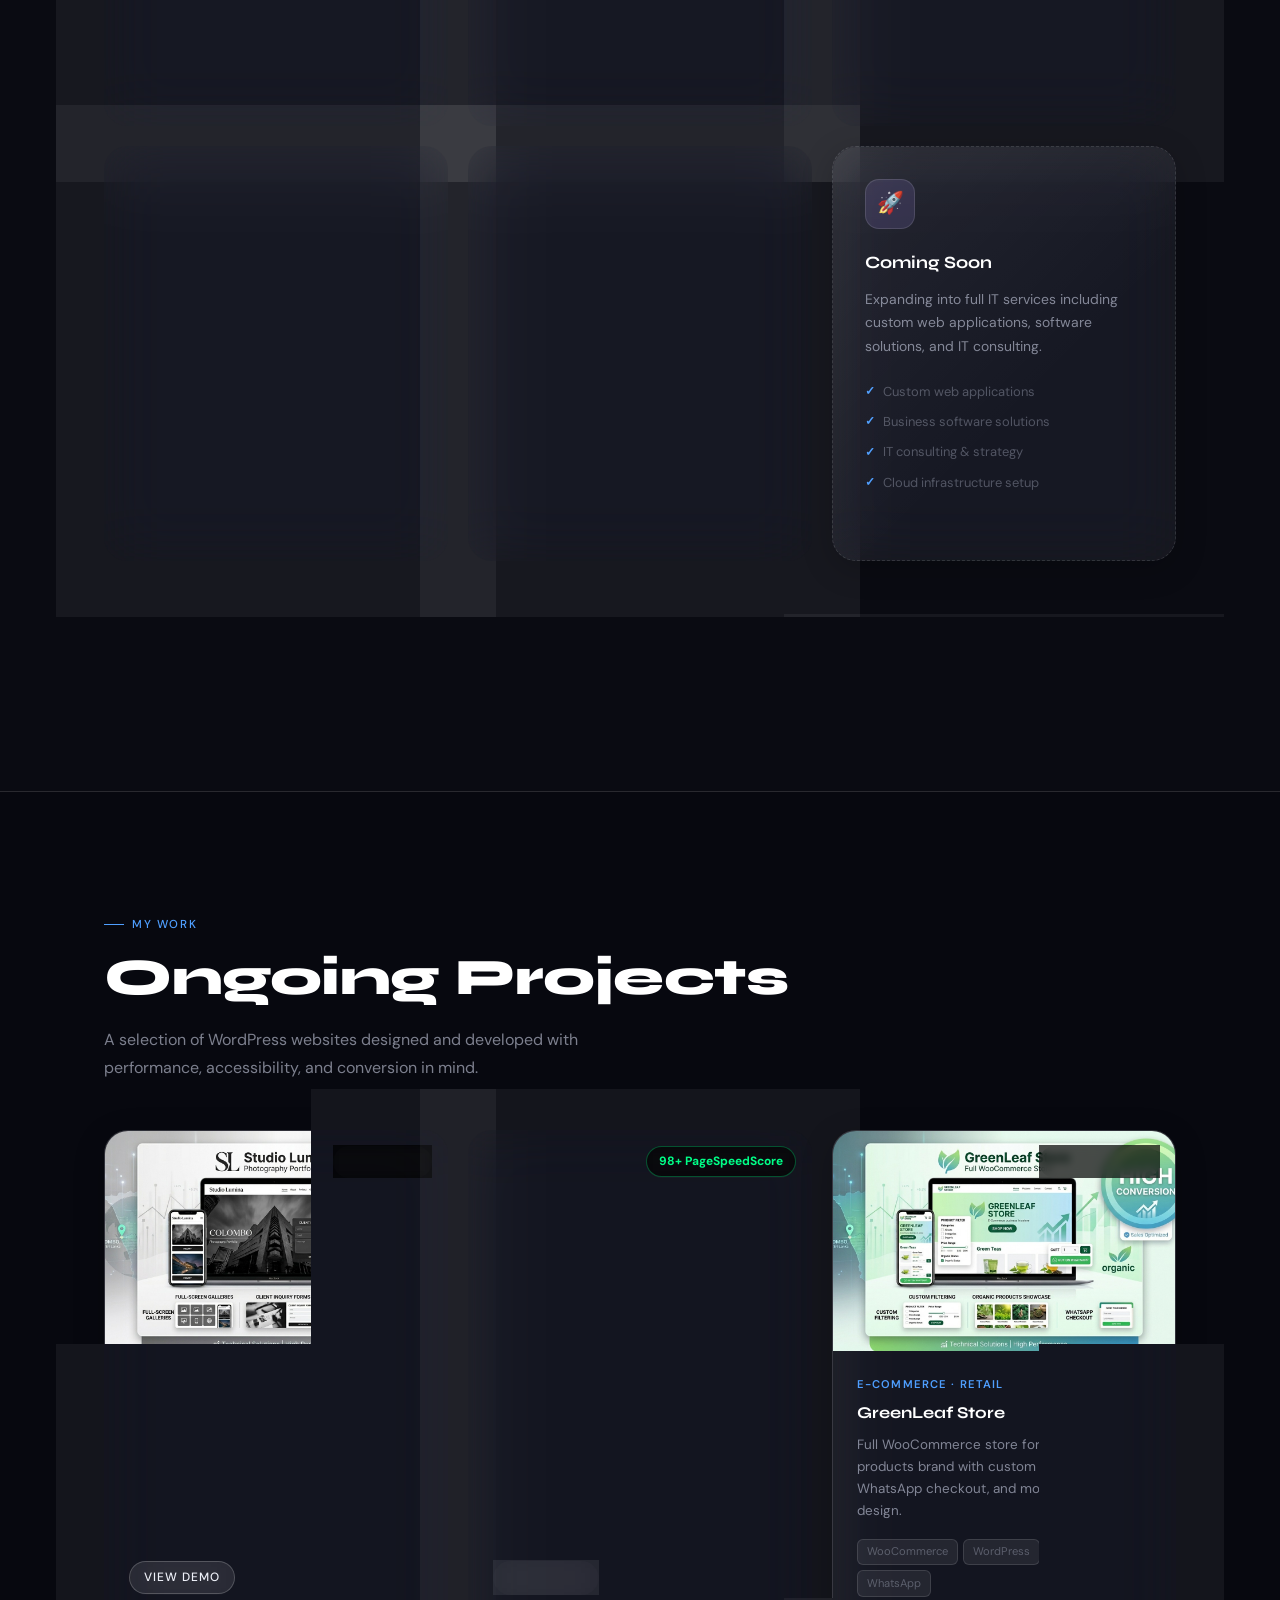
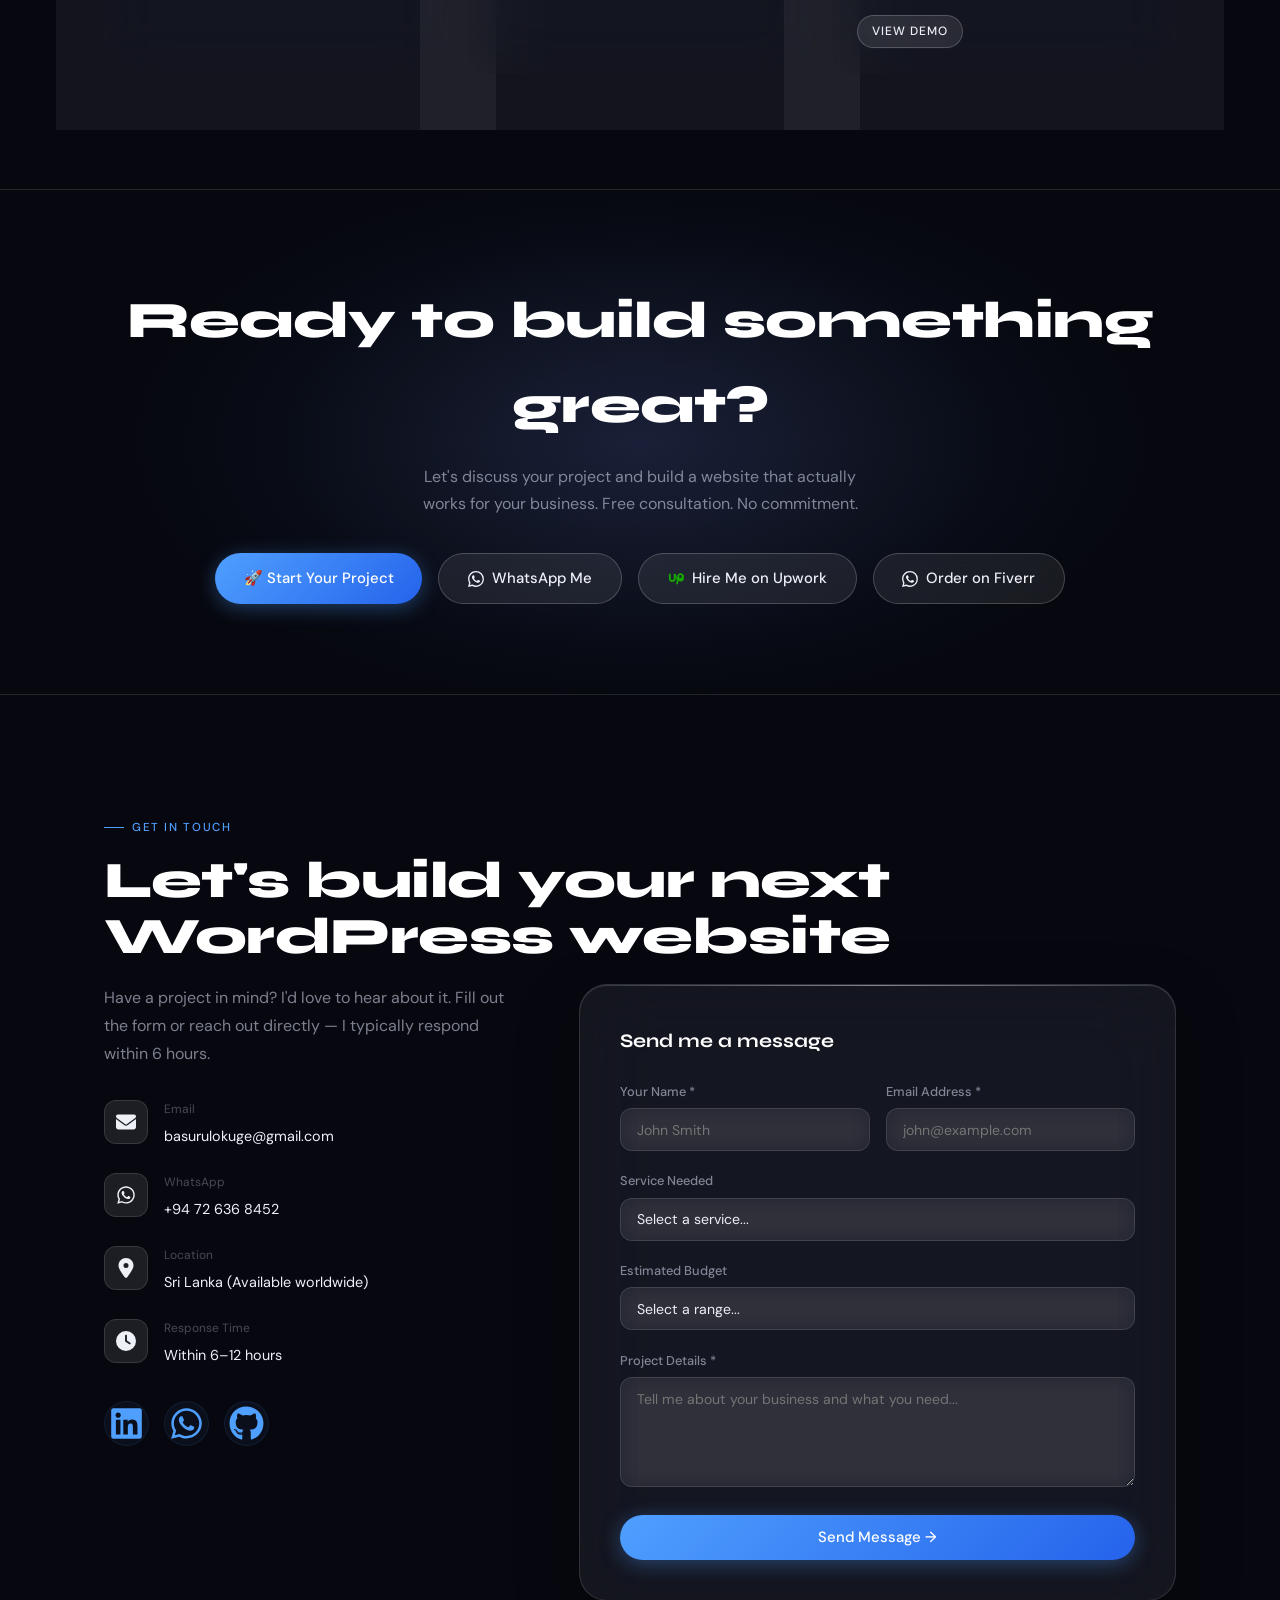
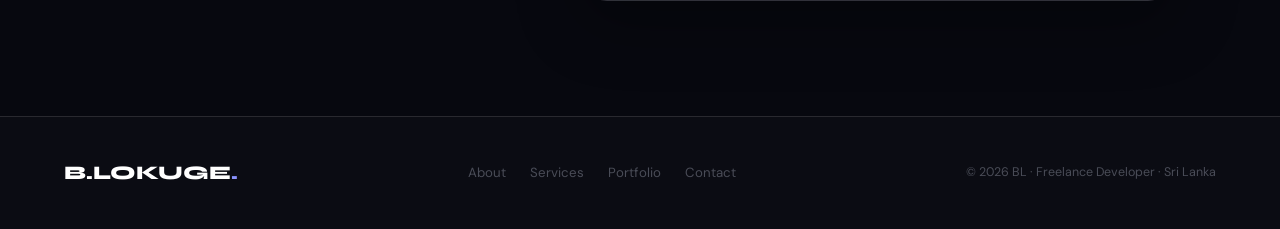
==== commit 0326c1bf: "Change Upwork button SVG icon Updated the SVG icon for the Upwork button to a new design." ====
--- a/mainsite/index.html
+++ b/mainsite/index.html
@@ -548,9 +548,9 @@
           WhatsApp Me
     </a>
     <a href="https://www.upwork.com/freelancers/~0184d3b3777e493d13?mp_source=share" class="btn btn-outline" target="_blank" style="display: inline-flex; align-items: center; gap: 8px;">
-          <svg xmlns="http://www.w3.org/2000/svg" width="16" height="16" fill="currentColor" viewBox="0 0 16 16">
-            <path d="M13.601 2.326A7.854 7.854 0 0 0 7.994 0C3.627 0 .068 3.558.064 7.926c0 1.399.366 2.76 1.06 3.965l-1.127 4.12 4.214-1.105A7.859 7.859 0 0 0 7.994 16c4.367 0 7.926-3.558 7.93-7.93A7.898 7.898 0 0 0 13.6 2.326zM7.994 14.521a6.573 6.573 0 0 1-3.356-.92l-.24-.144-2.494.654.666-2.433-.156-.251a6.56 6.56 0 0 1-1.007-3.505c0-3.626 2.957-6.584 6.591-6.584a6.56 6.56 0 0 1 4.66 1.931 6.557 6.557 0 0 1 1.928 4.66c-.004 3.639-2.961 6.592-6.592 6.592zm3.615-4.934c-.197-.099-1.17-.578-1.353-.646-.182-.065-.315-.099-.445.099-.133.197-.513.646-.627.775-.114.133-.232.148-.43.05-.197-.1-.836-.308-1.592-.985-.59-.525-.985-1.175-1.103-1.372-.114-.198-.011-.304.088-.403.087-.088.197-.232.296-.346.1-.114.133-.198.198-.33.065-.134.034-.248-.015-.347-.05-.099-.445-1.076-.612-1.47-.16-.389-.323-.335-.445-.34-.114-.007-.247-.007-.38-.007a.729.729 0 0 0-.529.247c-.182.198-.691.677-.691 1.654 0 .977.71 1.916.81 2.049.098.133 1.394 2.132 3.383 2.992.47.205.84.326 1.129.418.475.152.904.129 1.246.08.38-.058 1.171-.48 1.338-.943.164-.464.164-.86.114-.943-.049-.084-.182-.133-.38-.232z"/>
-          </svg>
+          <svg xmlns="http://www.w3.org/2000/svg" width="16" height="16" fill="#14a800" viewBox="0 0 24 24">
+        <path d="M18.561 3.322c-2.544 0-4.582 2.038-4.582 4.582v2.856c-1.166-2.146-2.05-4.438-2.656-6.76H8.692V11.12a2.311 2.311 0 0 1-2.311 2.311 2.311 2.311 0 0 1-2.311-2.311V4h-2.73v7.12a5.041 5.041 0 0 0 5.041 5.041 5.041 5.041 0 0 0 5.041-5.041V9.52c.487 1.259 1.157 2.463 1.996 3.565l-1.378 6.915h2.73l1.042-5.188c1.037.643 2.193 1.01 3.411 1.01 2.544 0 4.582-2.038 4.582-4.582V7.904c0-2.544-2.038-4.582-4.582-4.582zm0 7.332c-1.021 0-1.851-.83-1.851-1.851V7.904c0-1.021.83-1.851 1.851-1.851s1.851.83 1.851 1.851v.899c0 1.021-.83 1.851-1.851 1.851z"/>
+    </svg>
           Hire Me on Upwork
     </a>
     <a href="https://www.fiverr.com/s/e6G6Dxr" class="btn btn-outline" target="_blank" style="display: inline-flex; align-items: center; gap: 8px;">
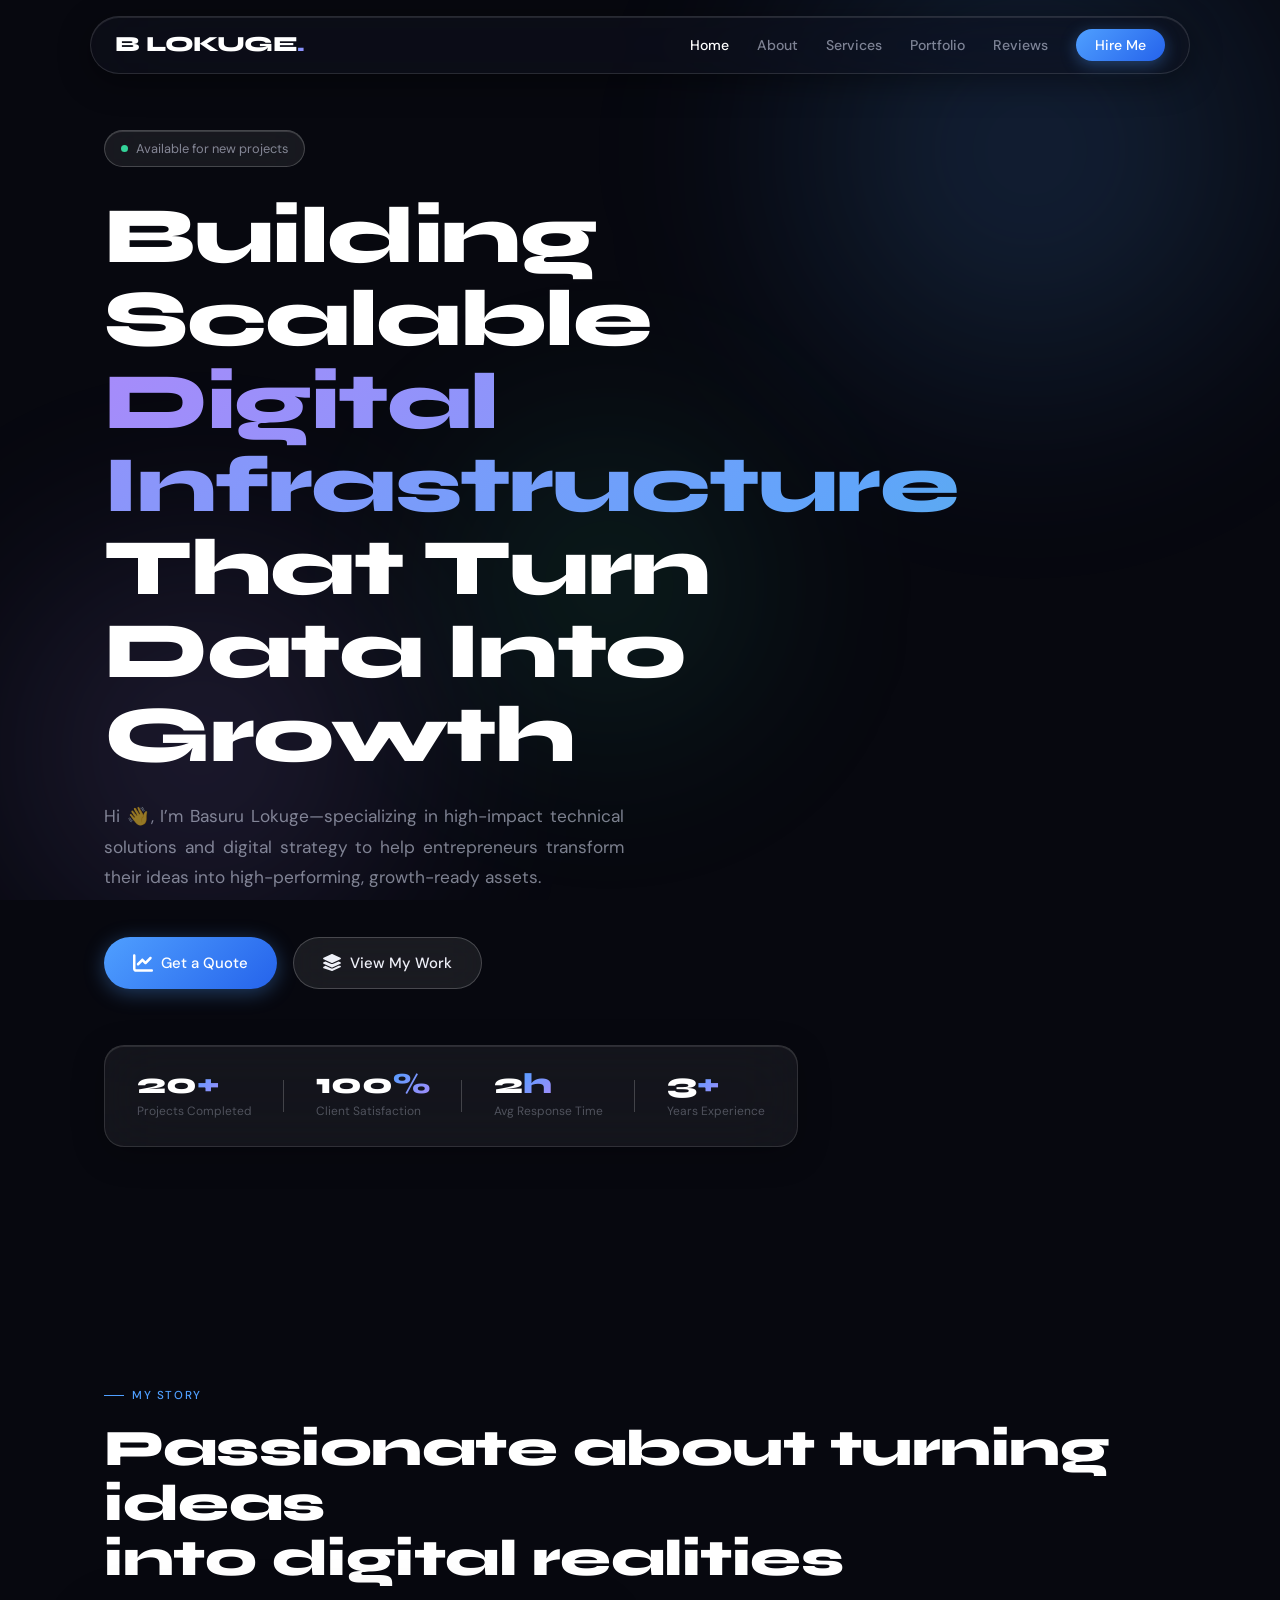
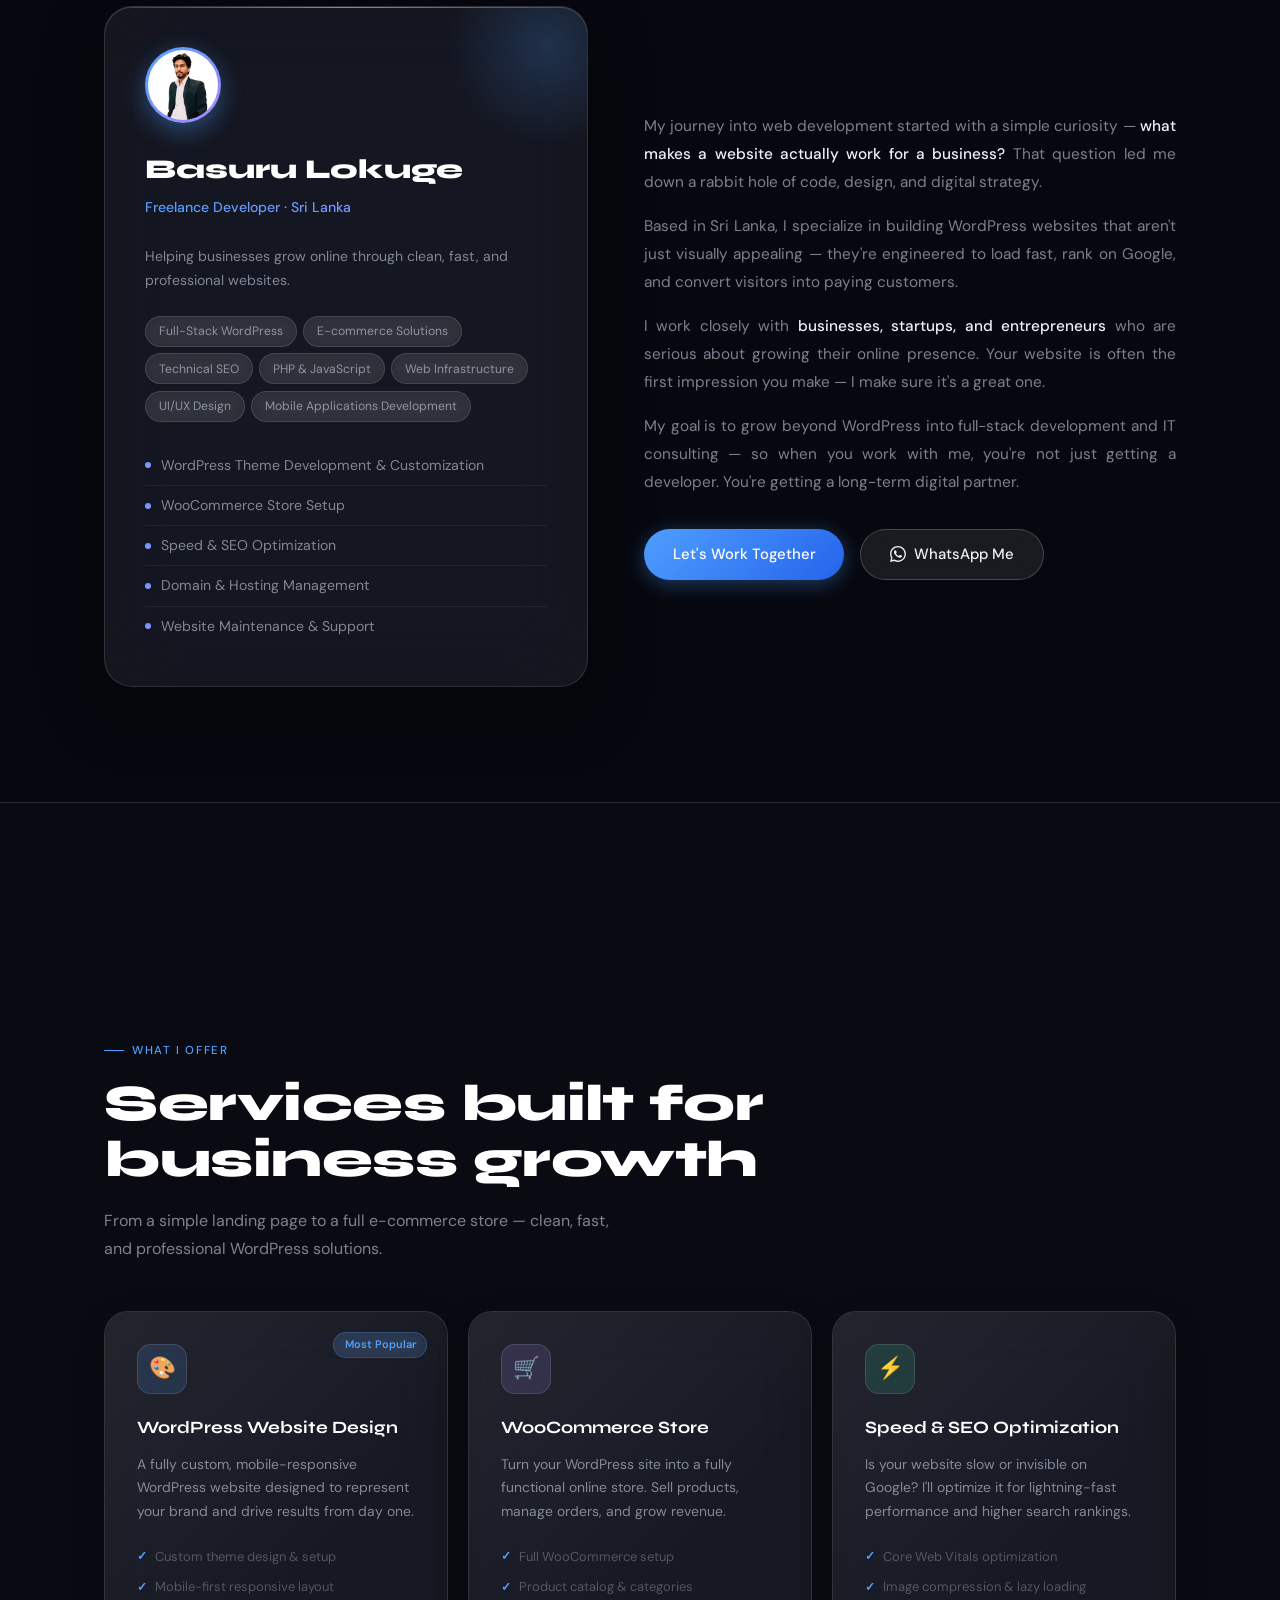
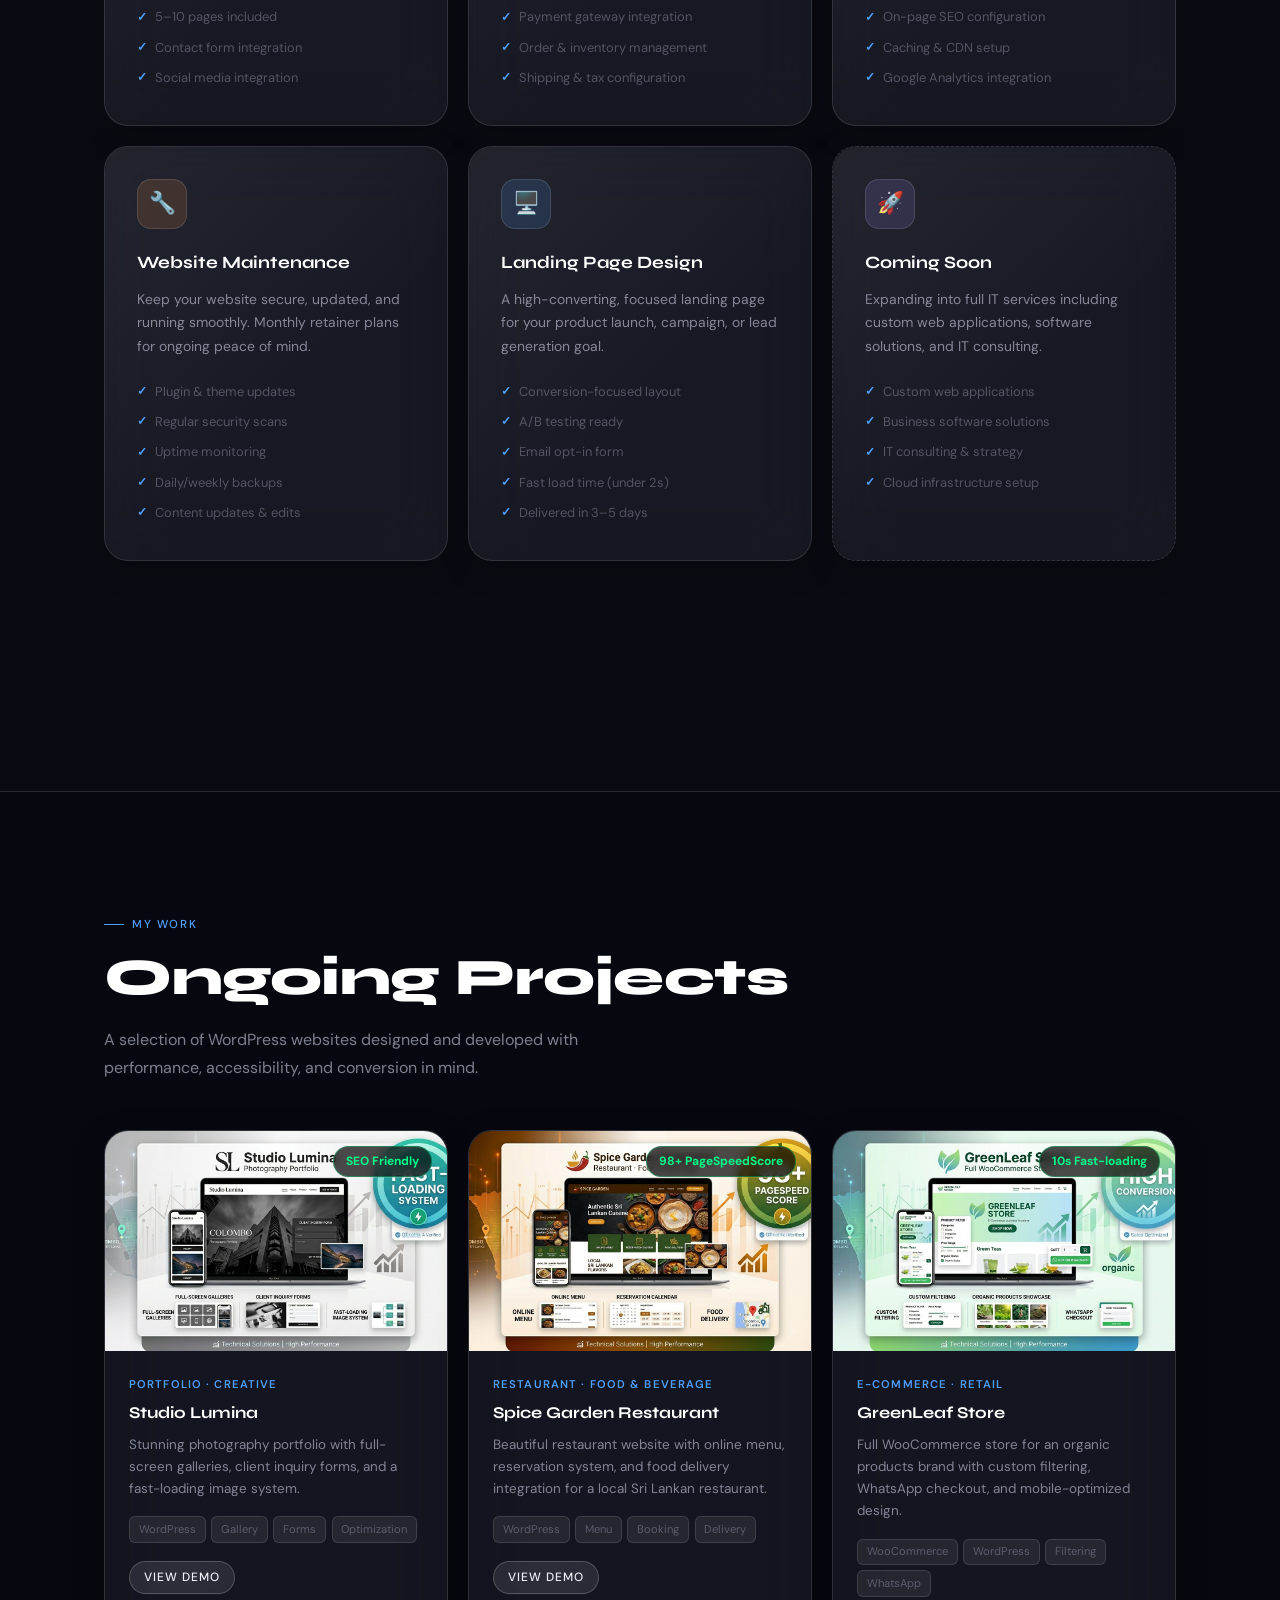
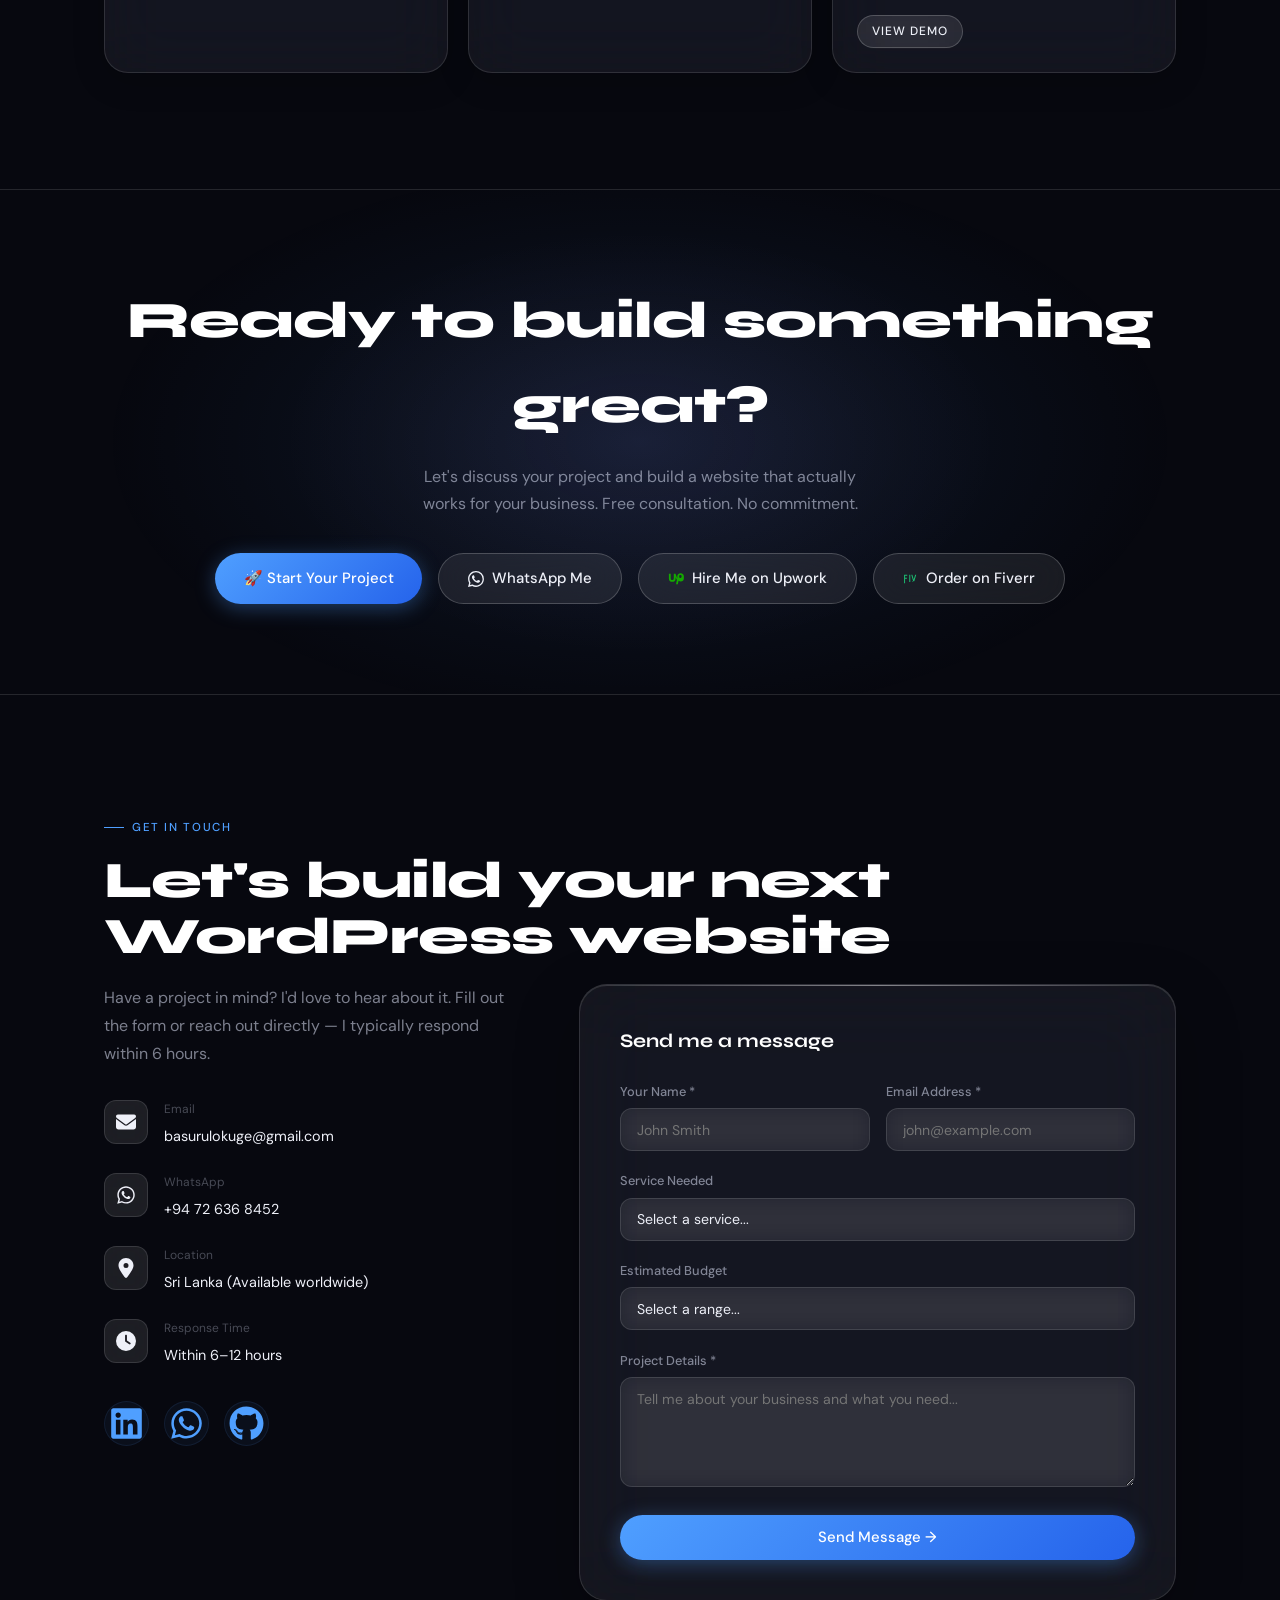
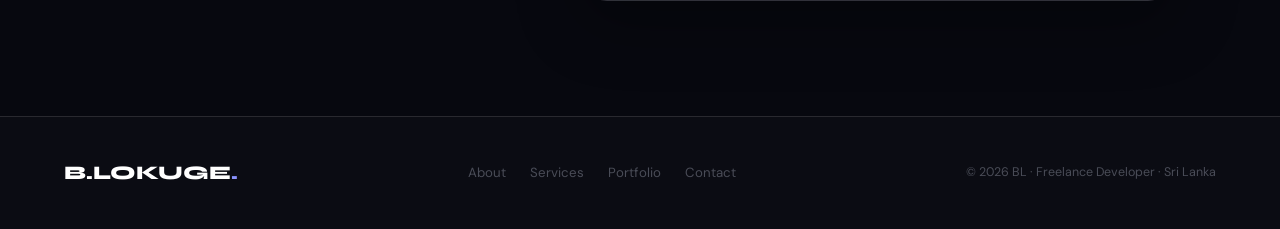
==== commit 0ab1b779: "Update SVG icon in Fiverr button" ====
--- a/mainsite/index.html
+++ b/mainsite/index.html
@@ -554,9 +554,9 @@
           Hire Me on Upwork
     </a>
     <a href="https://www.fiverr.com/s/e6G6Dxr" class="btn btn-outline" target="_blank" style="display: inline-flex; align-items: center; gap: 8px;">
-          <svg xmlns="http://www.w3.org/2000/svg" width="16" height="16" fill="currentColor" viewBox="0 0 16 16">
-            <path d="M13.601 2.326A7.854 7.854 0 0 0 7.994 0C3.627 0 .068 3.558.064 7.926c0 1.399.366 2.76 1.06 3.965l-1.127 4.12 4.214-1.105A7.859 7.859 0 0 0 7.994 16c4.367 0 7.926-3.558 7.93-7.93A7.898 7.898 0 0 0 13.6 2.326zM7.994 14.521a6.573 6.573 0 0 1-3.356-.92l-.24-.144-2.494.654.666-2.433-.156-.251a6.56 6.56 0 0 1-1.007-3.505c0-3.626 2.957-6.584 6.591-6.584a6.56 6.56 0 0 1 4.66 1.931 6.557 6.557 0 0 1 1.928 4.66c-.004 3.639-2.961 6.592-6.592 6.592zm3.615-4.934c-.197-.099-1.17-.578-1.353-.646-.182-.065-.315-.099-.445.099-.133.197-.513.646-.627.775-.114.133-.232.148-.43.05-.197-.1-.836-.308-1.592-.985-.59-.525-.985-1.175-1.103-1.372-.114-.198-.011-.304.088-.403.087-.088.197-.232.296-.346.1-.114.133-.198.198-.33.065-.134.034-.248-.015-.347-.05-.099-.445-1.076-.612-1.47-.16-.389-.323-.335-.445-.34-.114-.007-.247-.007-.38-.007a.729.729 0 0 0-.529.247c-.182.198-.691.677-.691 1.654 0 .977.71 1.916.81 2.049.098.133 1.394 2.132 3.383 2.992.47.205.84.326 1.129.418.475.152.904.129 1.246.08.38-.058 1.171-.48 1.338-.943.164-.464.164-.86.114-.943-.049-.084-.182-.133-.38-.232z"/>
-          </svg>
+          <svg xmlns="http://www.w3.org/2000/svg" width="16" height="16" fill="#1dbf73" viewBox="0 0 512 512">
+        <path d="M67.1 121.5h101.1v31.3H98.4v66.5h58.8v31.3H98.4v139.8H67.1V121.5zm165.9 0h31.3v228.9h-31.3V121.5zm64 0h33.6l45.2 153.2 45.2-153.2h33.6l-61.9 209.4h-33.8l-61.9-209.4zm215 0h101.1v31.3h-69.8v63.1h58.8v31.3h-58.8v64.1l69.8.1v31.3h-101.1V121.5zm-155.6 228.9l-11.4-38.9h-1.4l-11.4 38.9h24.2z"/>
+    </svg>
          Order on Fiverr
     </a>
     
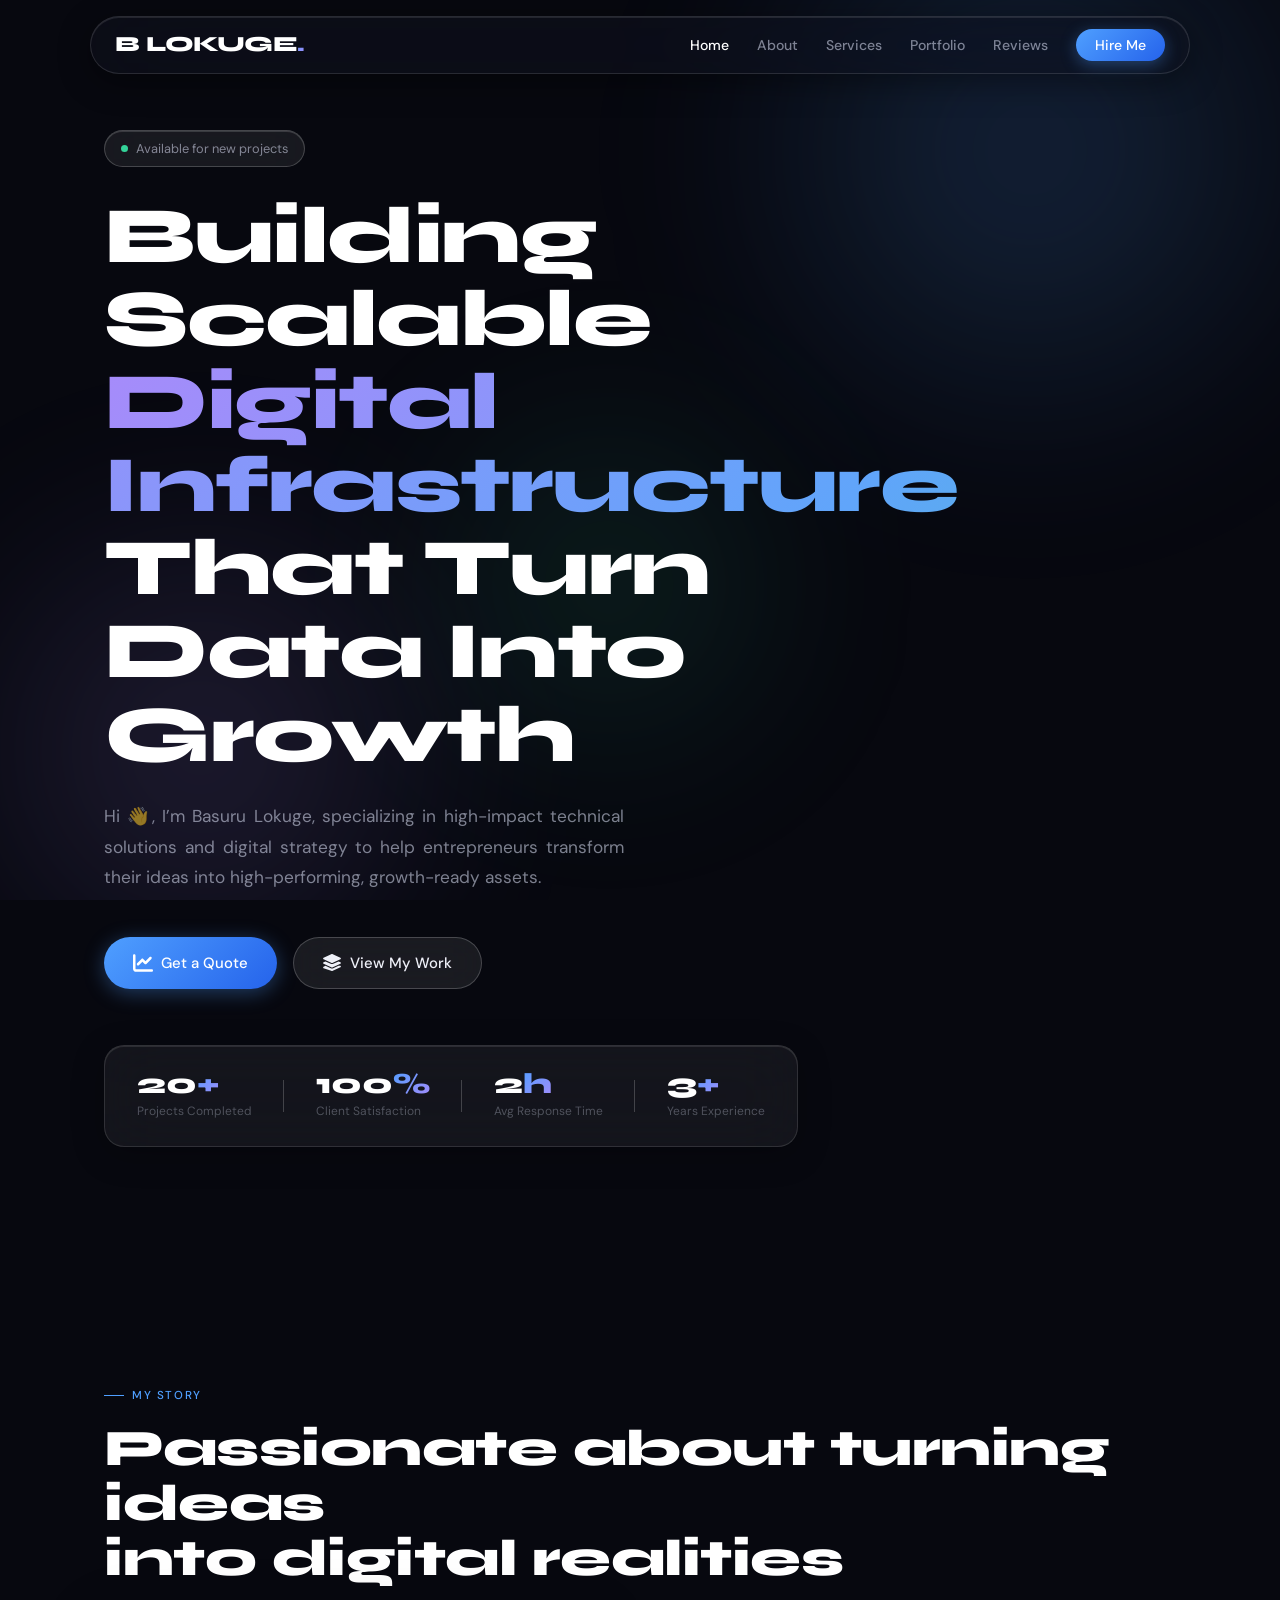
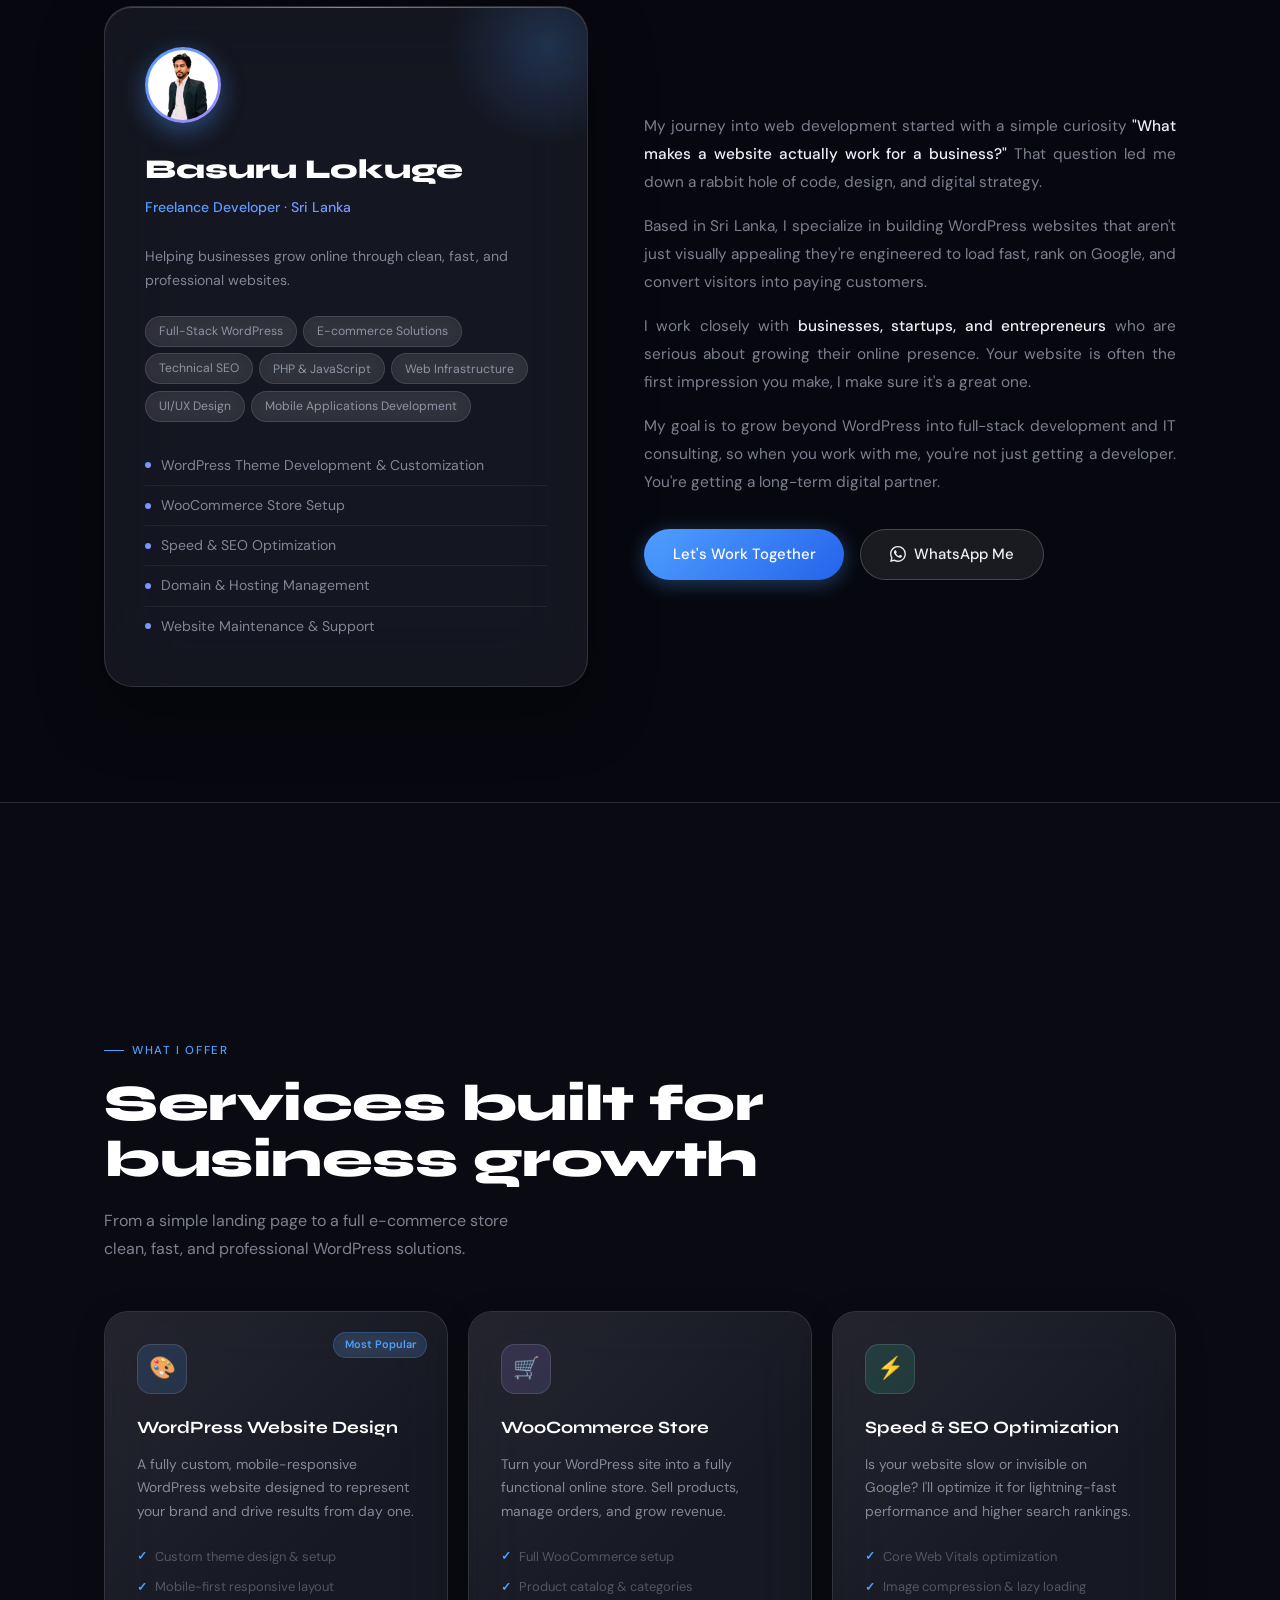
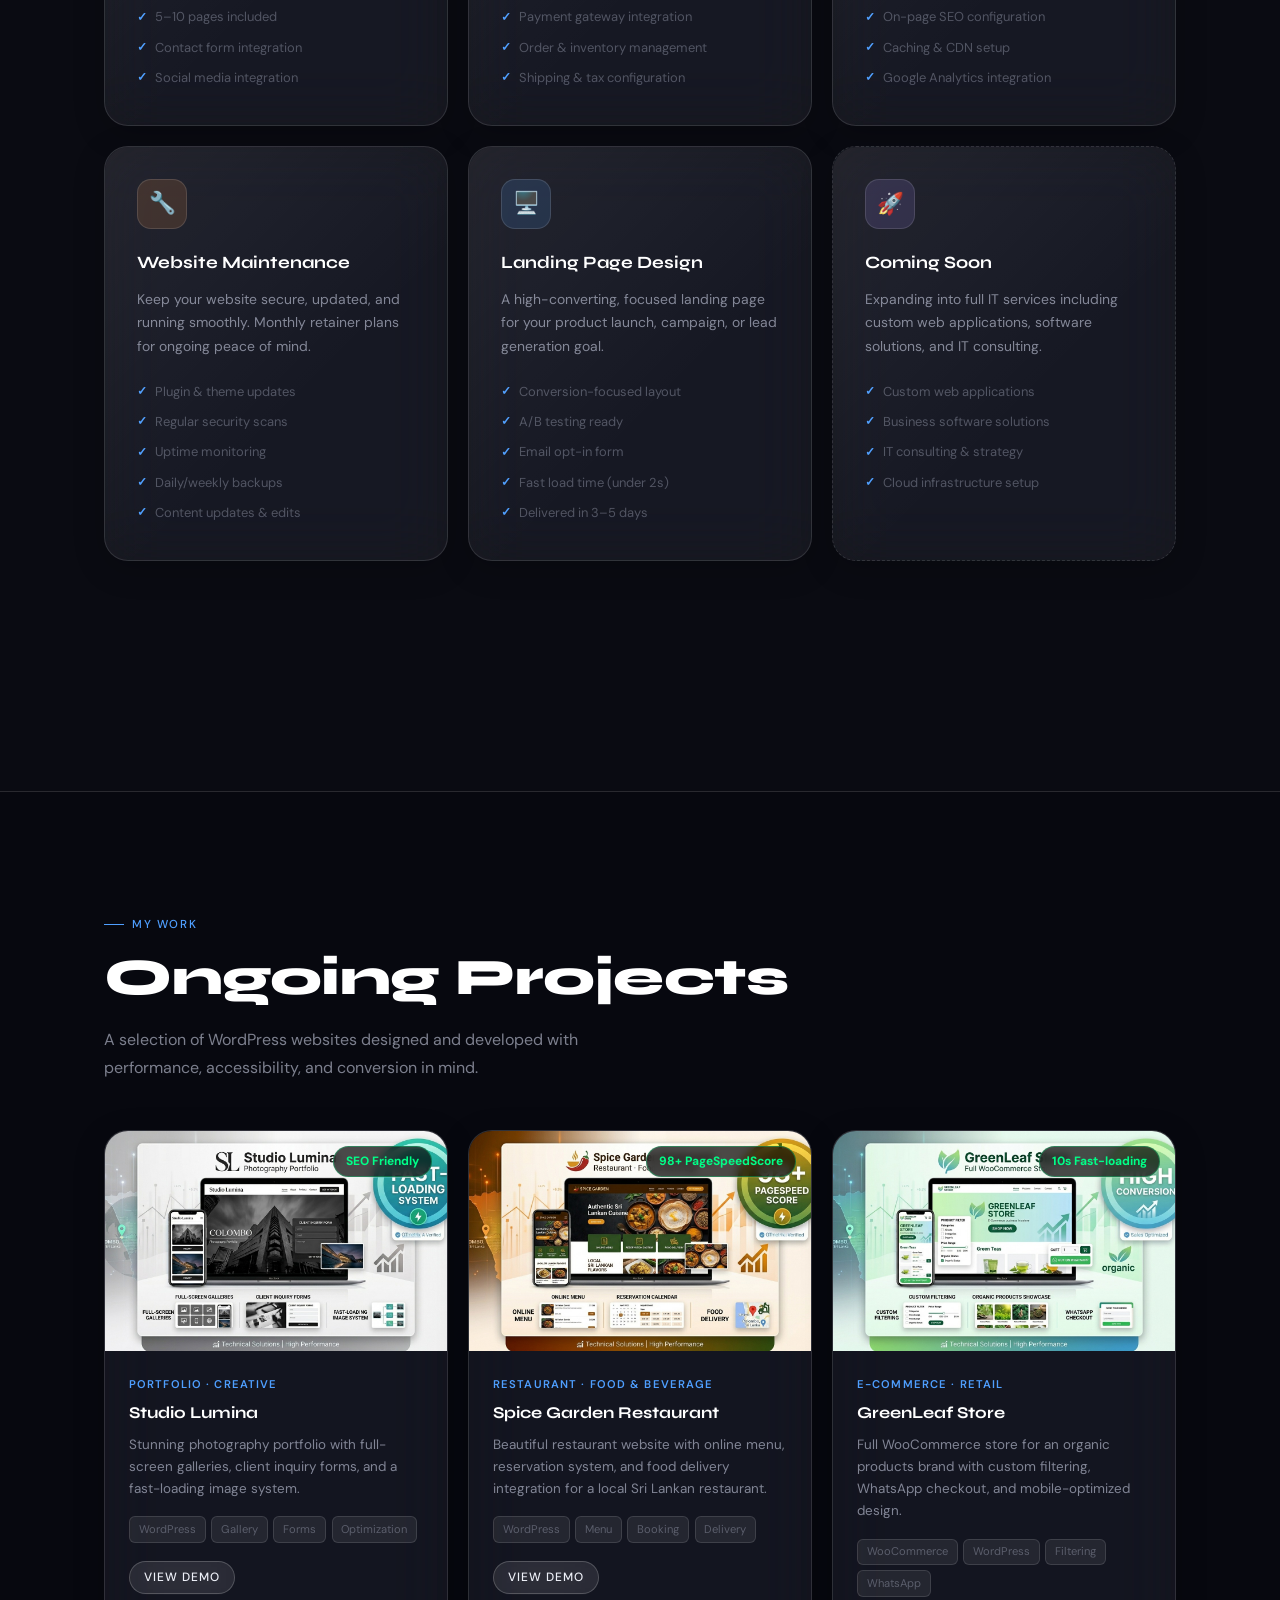
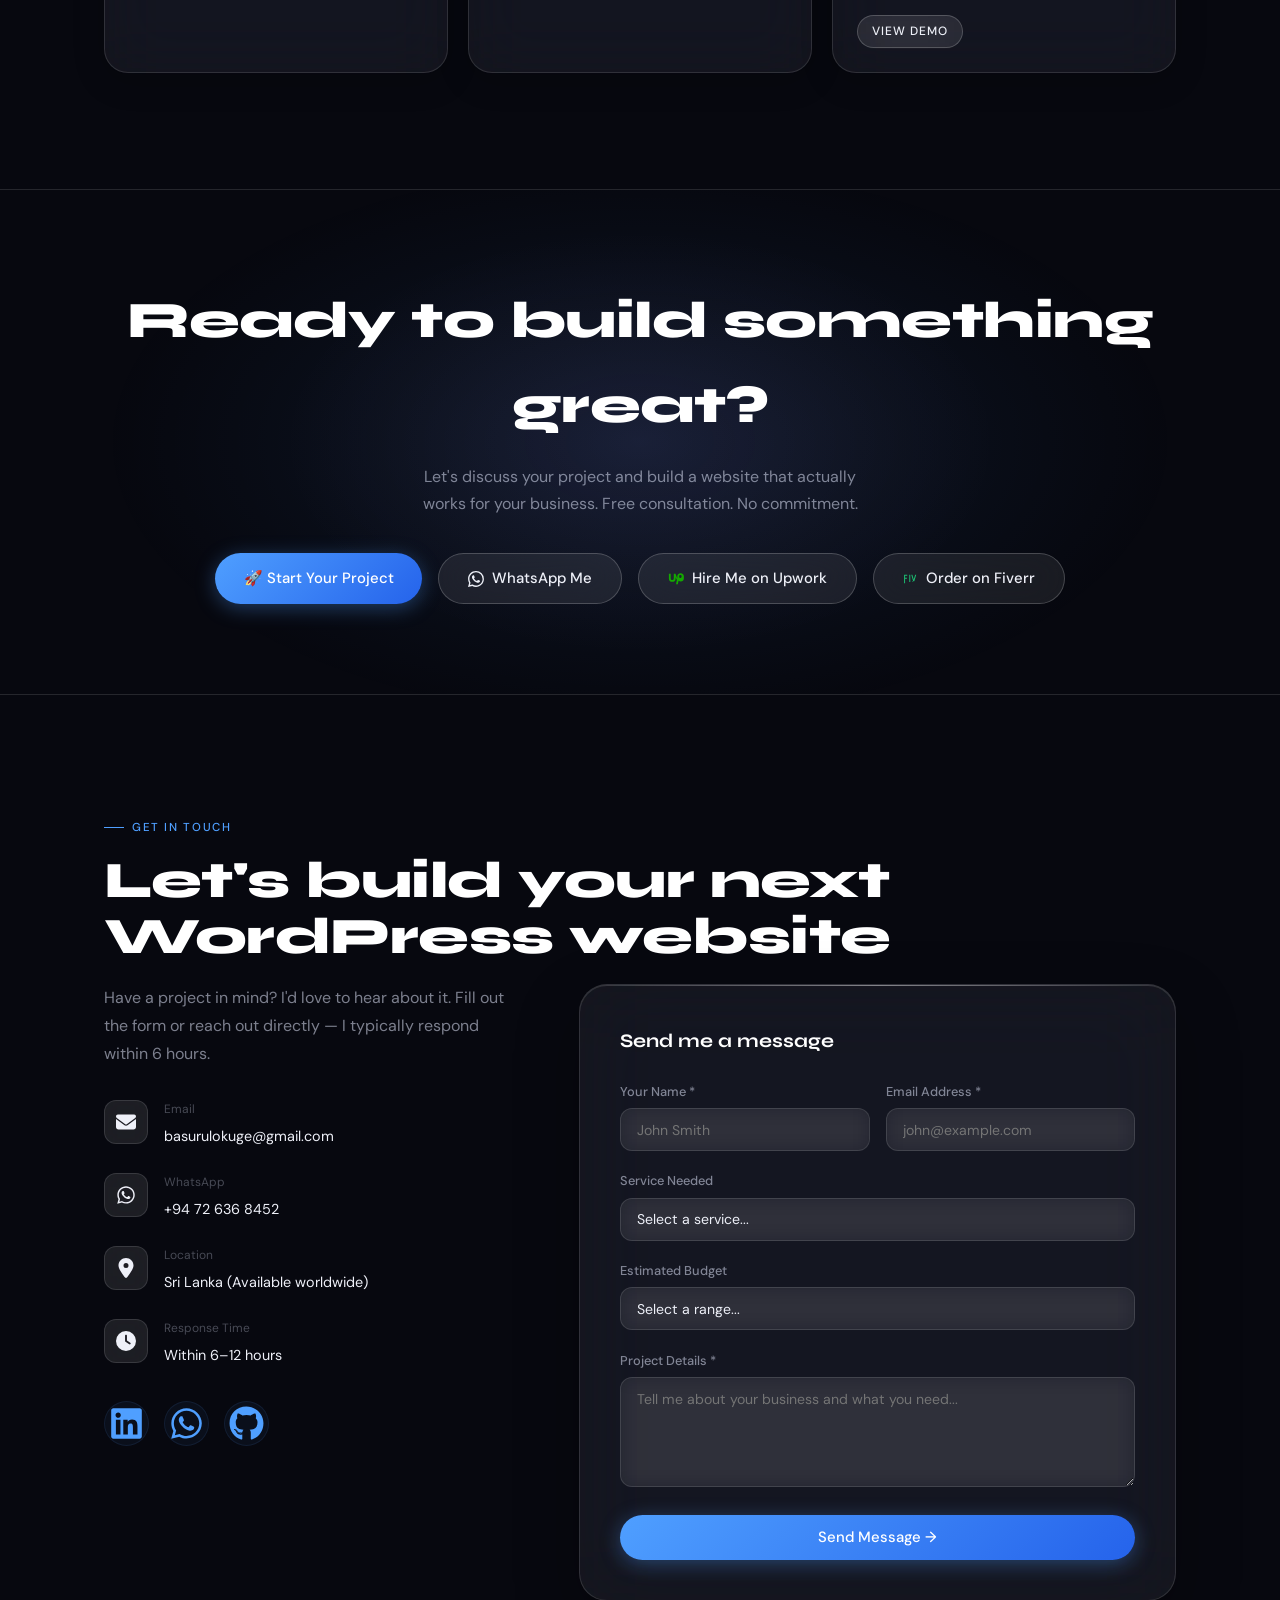
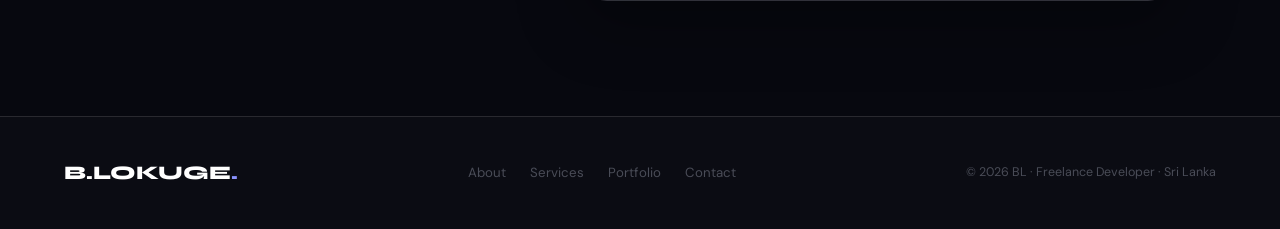
==== commit 5e68bf7d: "Refactor content and remove Reviews link Updated text content for clarity and removed the Reviews li" ====
--- a/mainsite/index.html
+++ b/mainsite/index.html
@@ -351,7 +351,7 @@
   <a href="#about" onclick="closeMenu()">About</a>
   <a href="#services" onclick="closeMenu()">Services</a>
   <a href="#portfolio" onclick="closeMenu()">Portfolio</a>
-  <a href="#testimonials" onclick="closeMenu()">Reviews</a>
+  <!-- <a href="#testimonials" onclick="closeMenu()">Reviews</a> -->
   <a href="#contact" onclick="closeMenu()">Contact</a>
 </div>
 
@@ -362,7 +362,7 @@
   <div class="hero-content">
     <div class="hero-badge"><span class="dot"></span>Available for new projects</div>
     <h1 class="hero-title">Building Scalable<br><span class="hl">Digital Infrastructure </span><br>That Turn Data Into Growth</h1>
-    <p class="hero-sub" style="text-align: justify;">Hi <span class="wave">👋</span>, I’m Basuru Lokuge—specializing in high-impact technical solutions and digital strategy to help entrepreneurs transform their ideas into high-performing, growth-ready assets.</p>
+    <p class="hero-sub" style="text-align: justify;">Hi <span class="wave">👋</span>, I’m Basuru Lokuge, specializing in high-impact technical solutions and digital strategy to help entrepreneurs transform their ideas into high-performing, growth-ready assets.</p>
     <div class="hero-actions">
       <a href="#contact" class="btn btn-primary">
         <svg xmlns="http://www.w3.org/2000/svg" width="20" height="20" viewBox="0 0 512 512" fill="currentColor">
@@ -420,10 +420,10 @@
       </ul>
     </div>
     <div class="about-text" style="text-align: justify;" >
-      <p>My journey into web development started with a simple curiosity — <strong>what makes a website actually work for a business?</strong> That question led me down a rabbit hole of code, design, and digital strategy.</p>
-      <p>Based in Sri Lanka, I specialize in building WordPress websites that aren't just visually appealing — they're engineered to load fast, rank on Google, and convert visitors into paying customers.</p>
-      <p>I work closely with <strong>businesses, startups, and entrepreneurs</strong> who are serious about growing their online presence. Your website is often the first impression you make — I make sure it's a great one.</p>
-      <p>My goal is to grow beyond WordPress into full-stack development and IT consulting — so when you work with me, you're not just getting a developer. You're getting a long-term digital partner.</p>
+      <p>My journey into web development started with a simple curiosity <strong>"What makes a website actually work for a business?" </strong> That question led me down a rabbit hole of code, design, and digital strategy.</p>
+      <p>Based in Sri Lanka, I specialize in building WordPress websites that aren't just visually appealing they're engineered to load fast, rank on Google, and convert visitors into paying customers.</p>
+      <p>I work closely with <strong>businesses, startups, and entrepreneurs</strong> who are serious about growing their online presence. Your website is often the first impression you make, I make sure it's a great one.</p>
+      <p>My goal is to grow beyond WordPress into full-stack development and IT consulting, so when you work with me, you're not just getting a developer. You're getting a long-term digital partner.</p>
       <div style="margin-top:2rem;display:flex;gap:1rem;flex-wrap:wrap;">
         <a href="#contact" class="btn btn-primary">Let's Work Together</a>
         <a href="https://wa.me/message/WXAPVWOZJXACI1" class="btn btn-outline" target="_blank" style="display: inline-flex; align-items: center; gap: 8px;">
@@ -441,7 +441,7 @@
   <div style="max-width:1200px;margin:0 auto;padding:clamp(5rem,9vw,8rem) clamp(1.5rem,5vw,4rem);">
     <div class="section-label">What I Offer</div>
     <h2 class="section-title">Services built for<br>business growth</h2>
-    <p class="section-desc">From a simple landing page to a full e-commerce store — clean, fast, and professional WordPress solutions.</p>
+    <p class="section-desc">From a simple landing page to a full e-commerce store <br> clean, fast, and professional WordPress solutions.</p>
     <div class="services-grid fade-up">
       <div class="service-card"><span class="service-badge">Most Popular</span><div class="service-icon icon-blue">🎨</div><h3>WordPress Website Design</h3><p>A fully custom, mobile-responsive WordPress website designed to represent your brand and drive results from day one.</p><ul class="service-features"><li>Custom theme design & setup</li><li>Mobile-first responsive layout</li><li>5–10 pages included</li><li>Contact form integration</li><li>Social media integration</li></ul></div>
       <div class="service-card"><div class="service-icon icon-purple">🛒</div><h3>WooCommerce Store</h3><p>Turn your WordPress site into a fully functional online store. Sell products, manage orders, and grow revenue.</p><ul class="service-features"><li>Full WooCommerce setup</li><li>Product catalog & categories</li><li>Payment gateway integration</li><li>Order & inventory management</li><li>Shipping & tax configuration</li></ul></div>
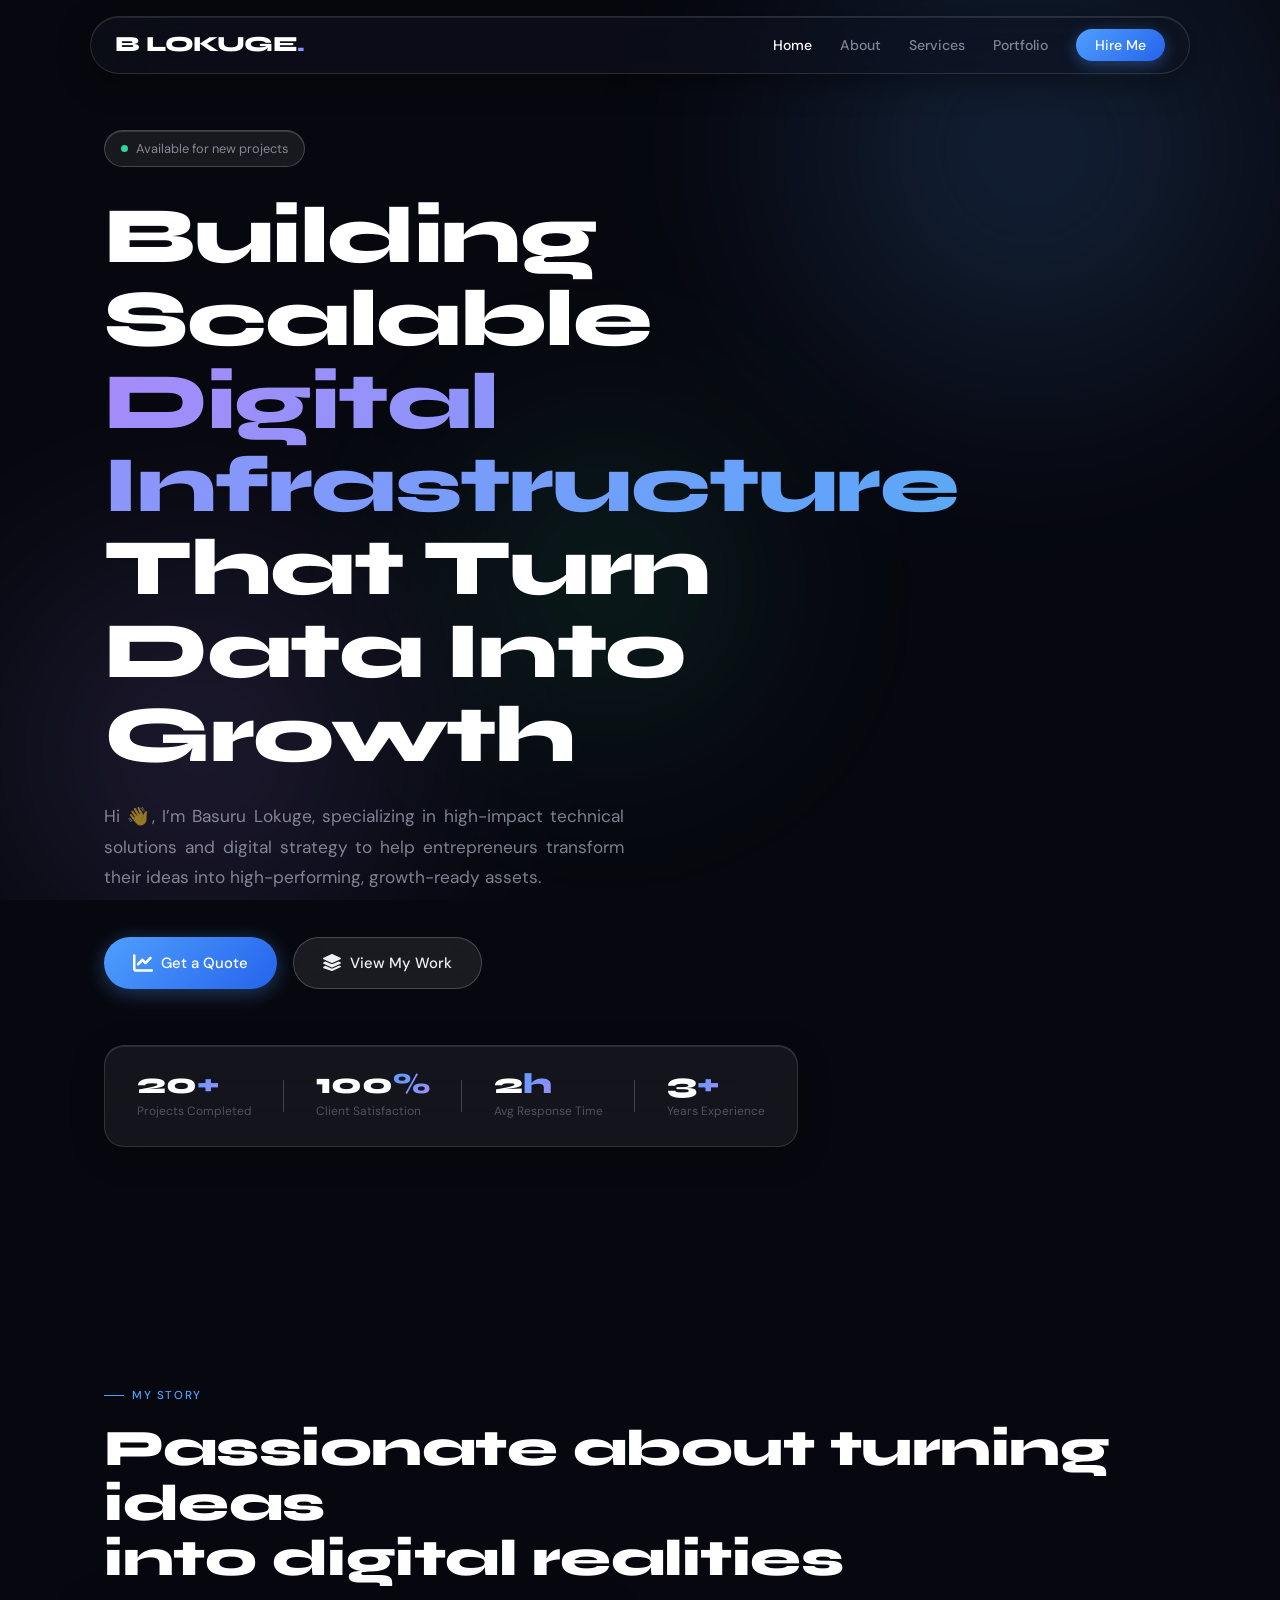
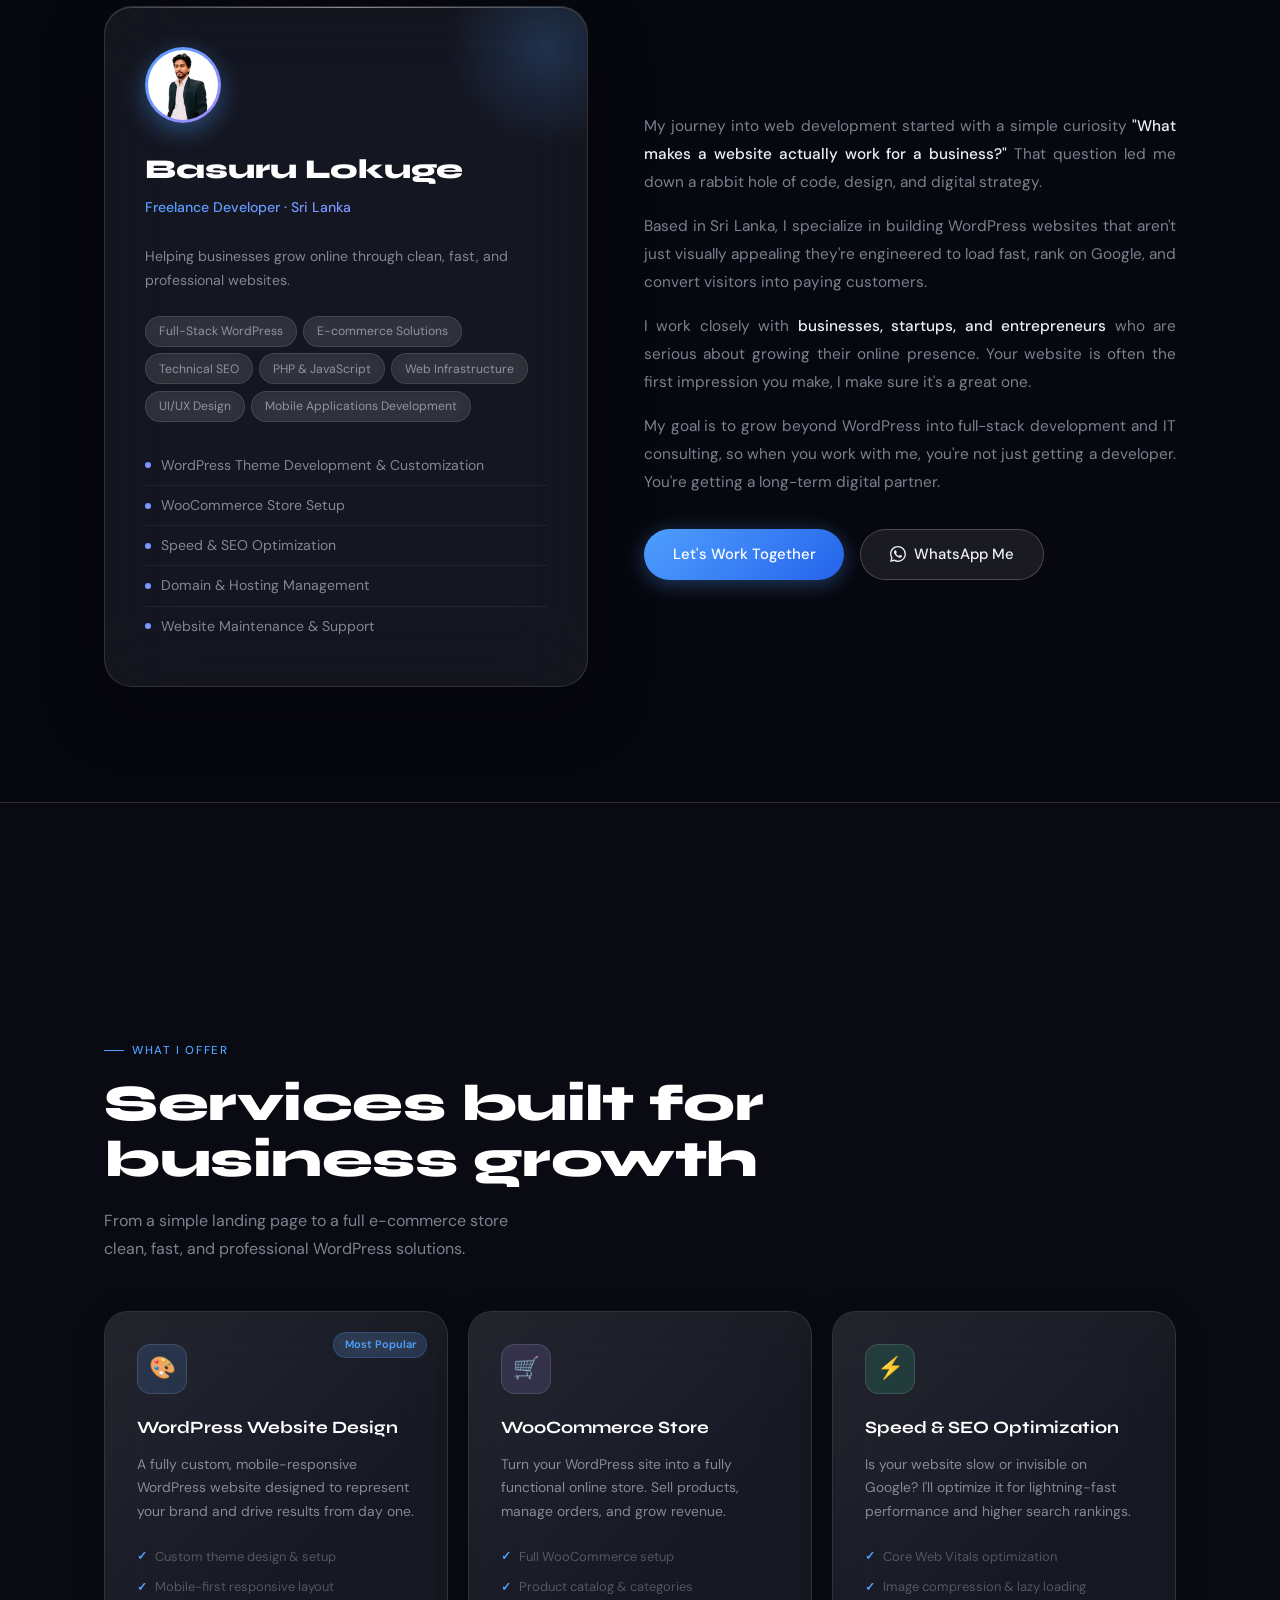
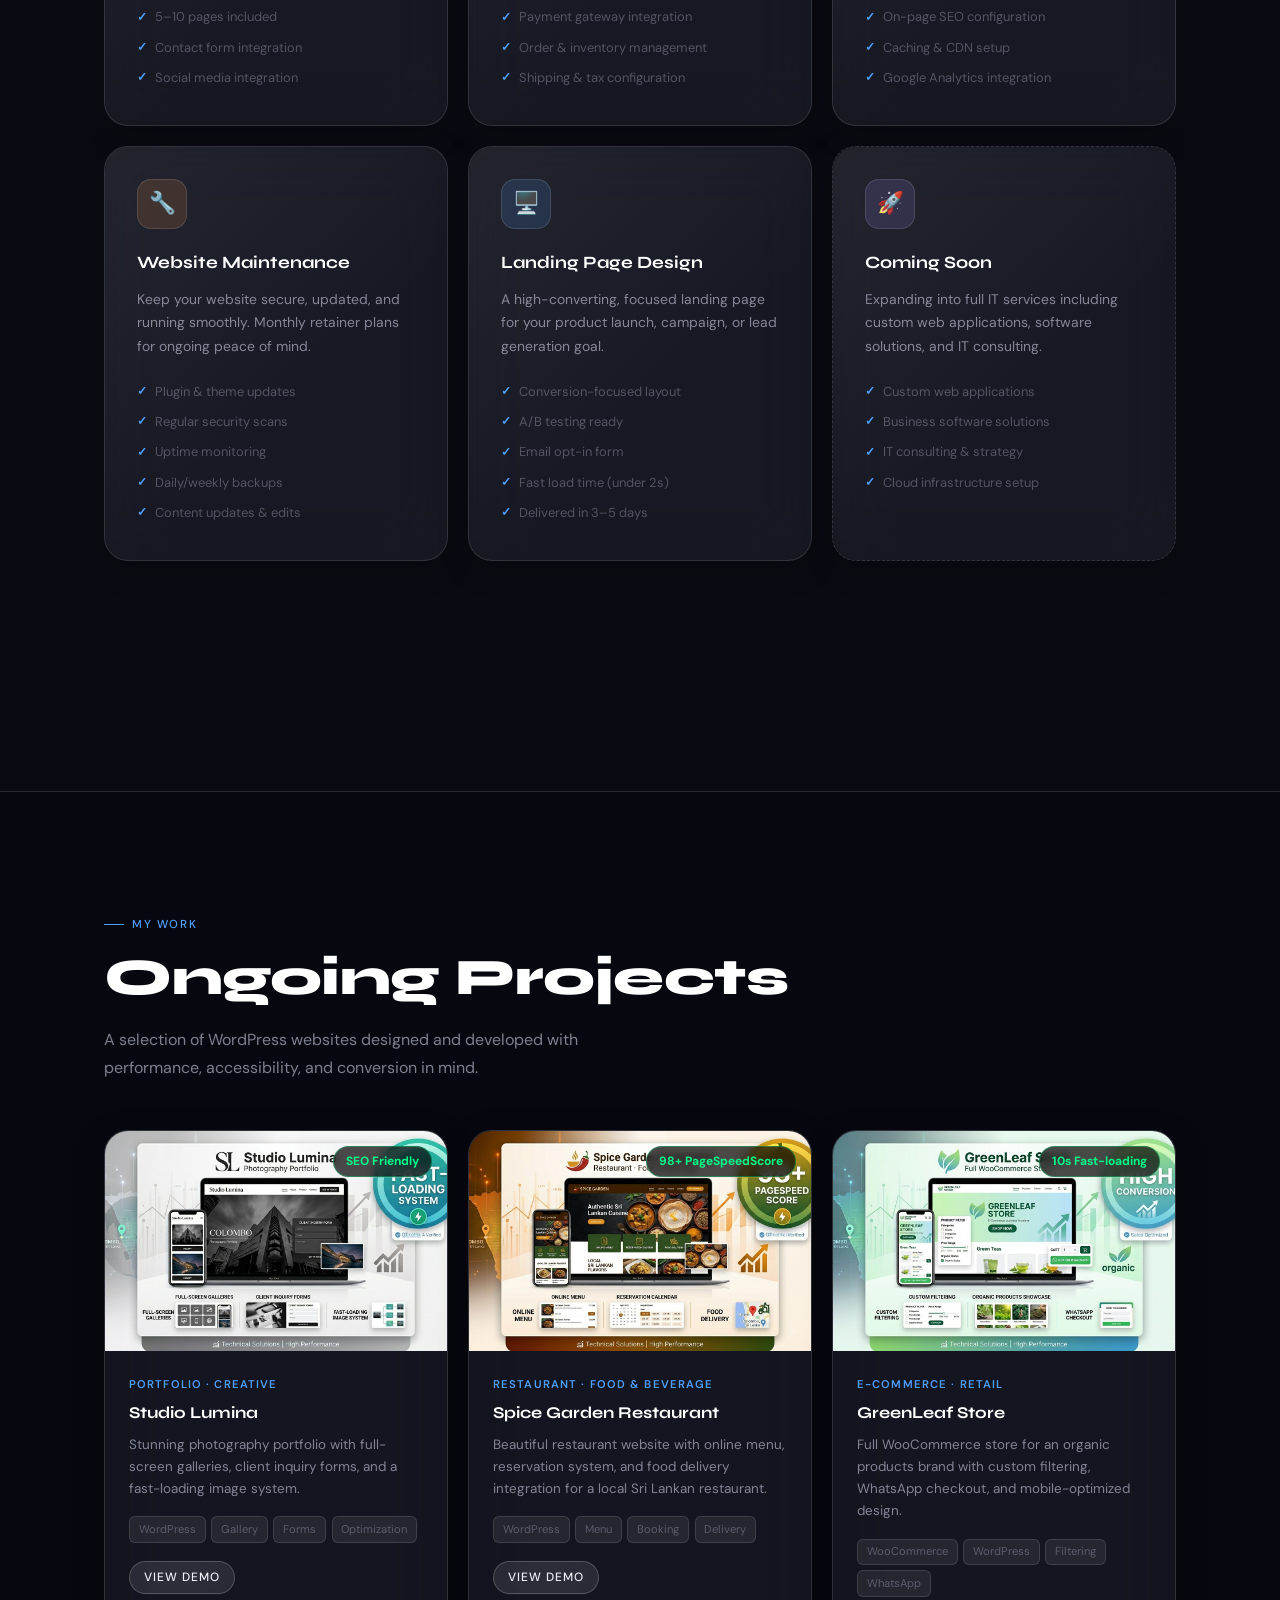
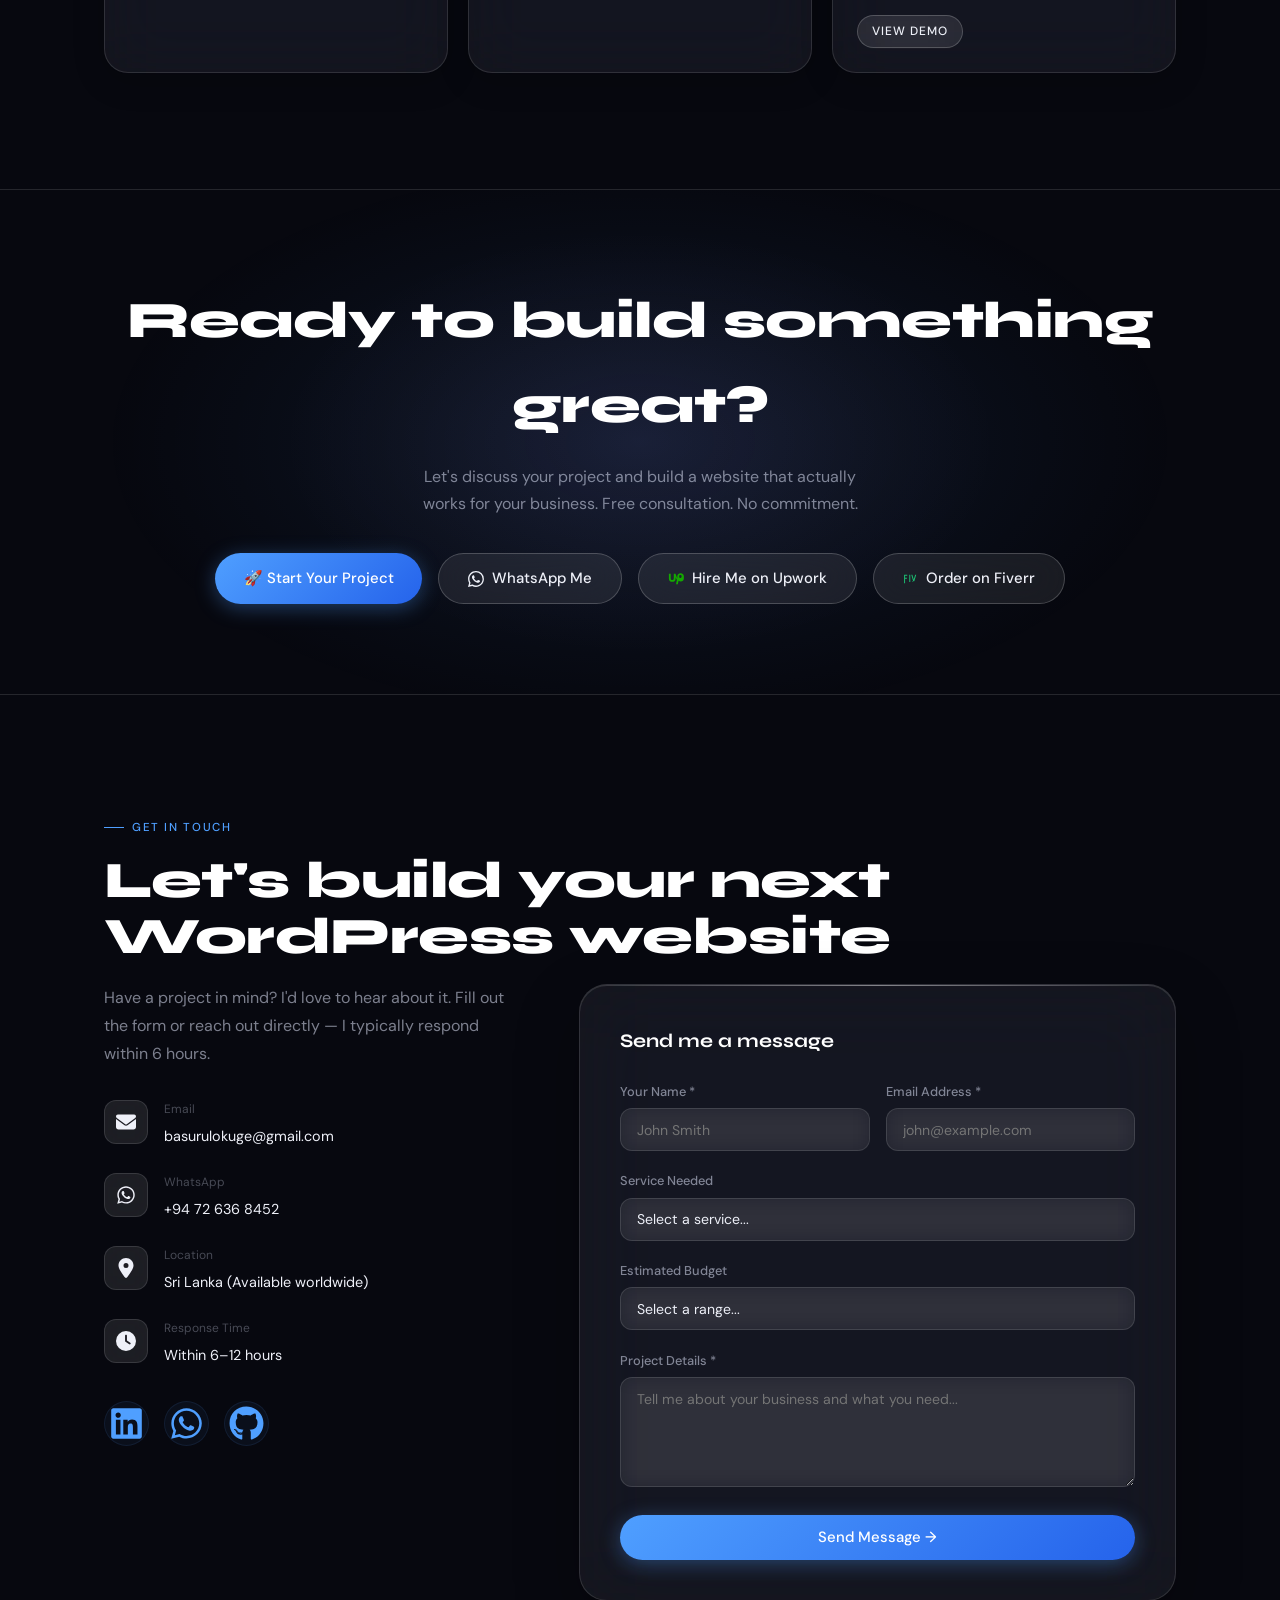
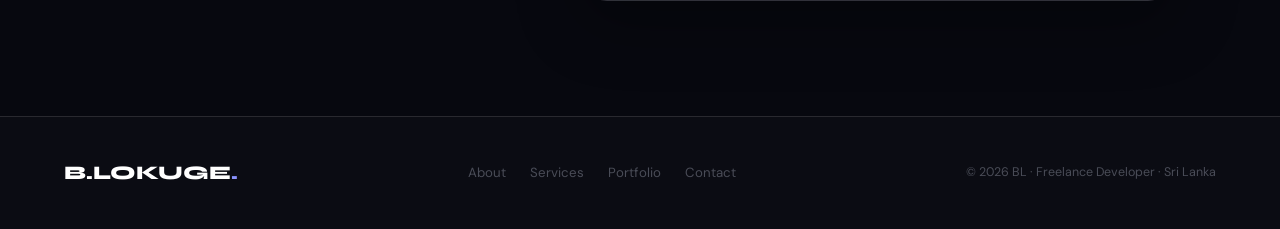
==== commit e7cd9ef2: "Update index.html" ====
--- a/mainsite/index.html
+++ b/mainsite/index.html
@@ -338,7 +338,7 @@
     <li><a href="#about">About</a></li>
     <li><a href="#services">Services</a></li>
     <li><a href="#portfolio">Portfolio</a></li>
-    <li><a href="#testimonials">Reviews</a></li>
+    <!--<li><a href="#testimonials">Reviews</a></li>-->
     <li><a href="#contact" class="nav-cta">Hire Me</a></li>
   </ul>
   <button class="hamburger" onclick="toggleMenu()" aria-label="Menu">
